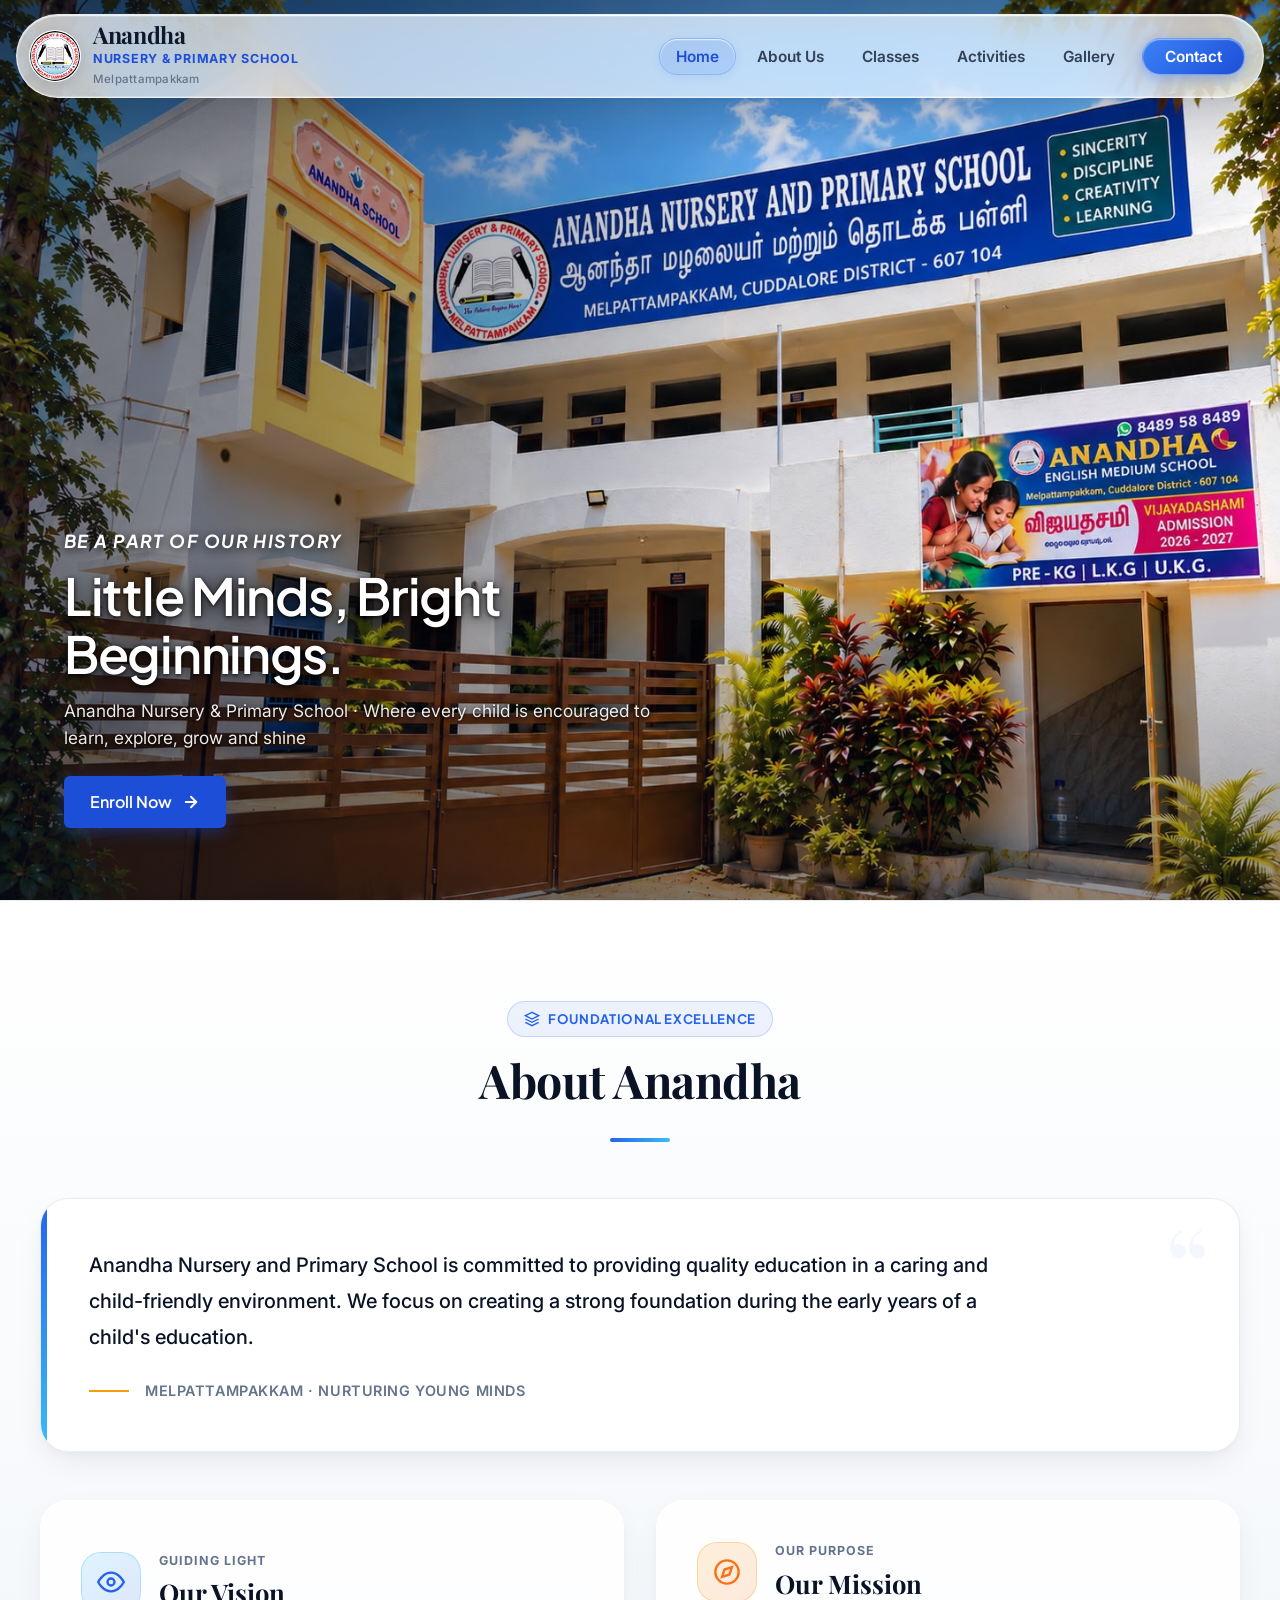
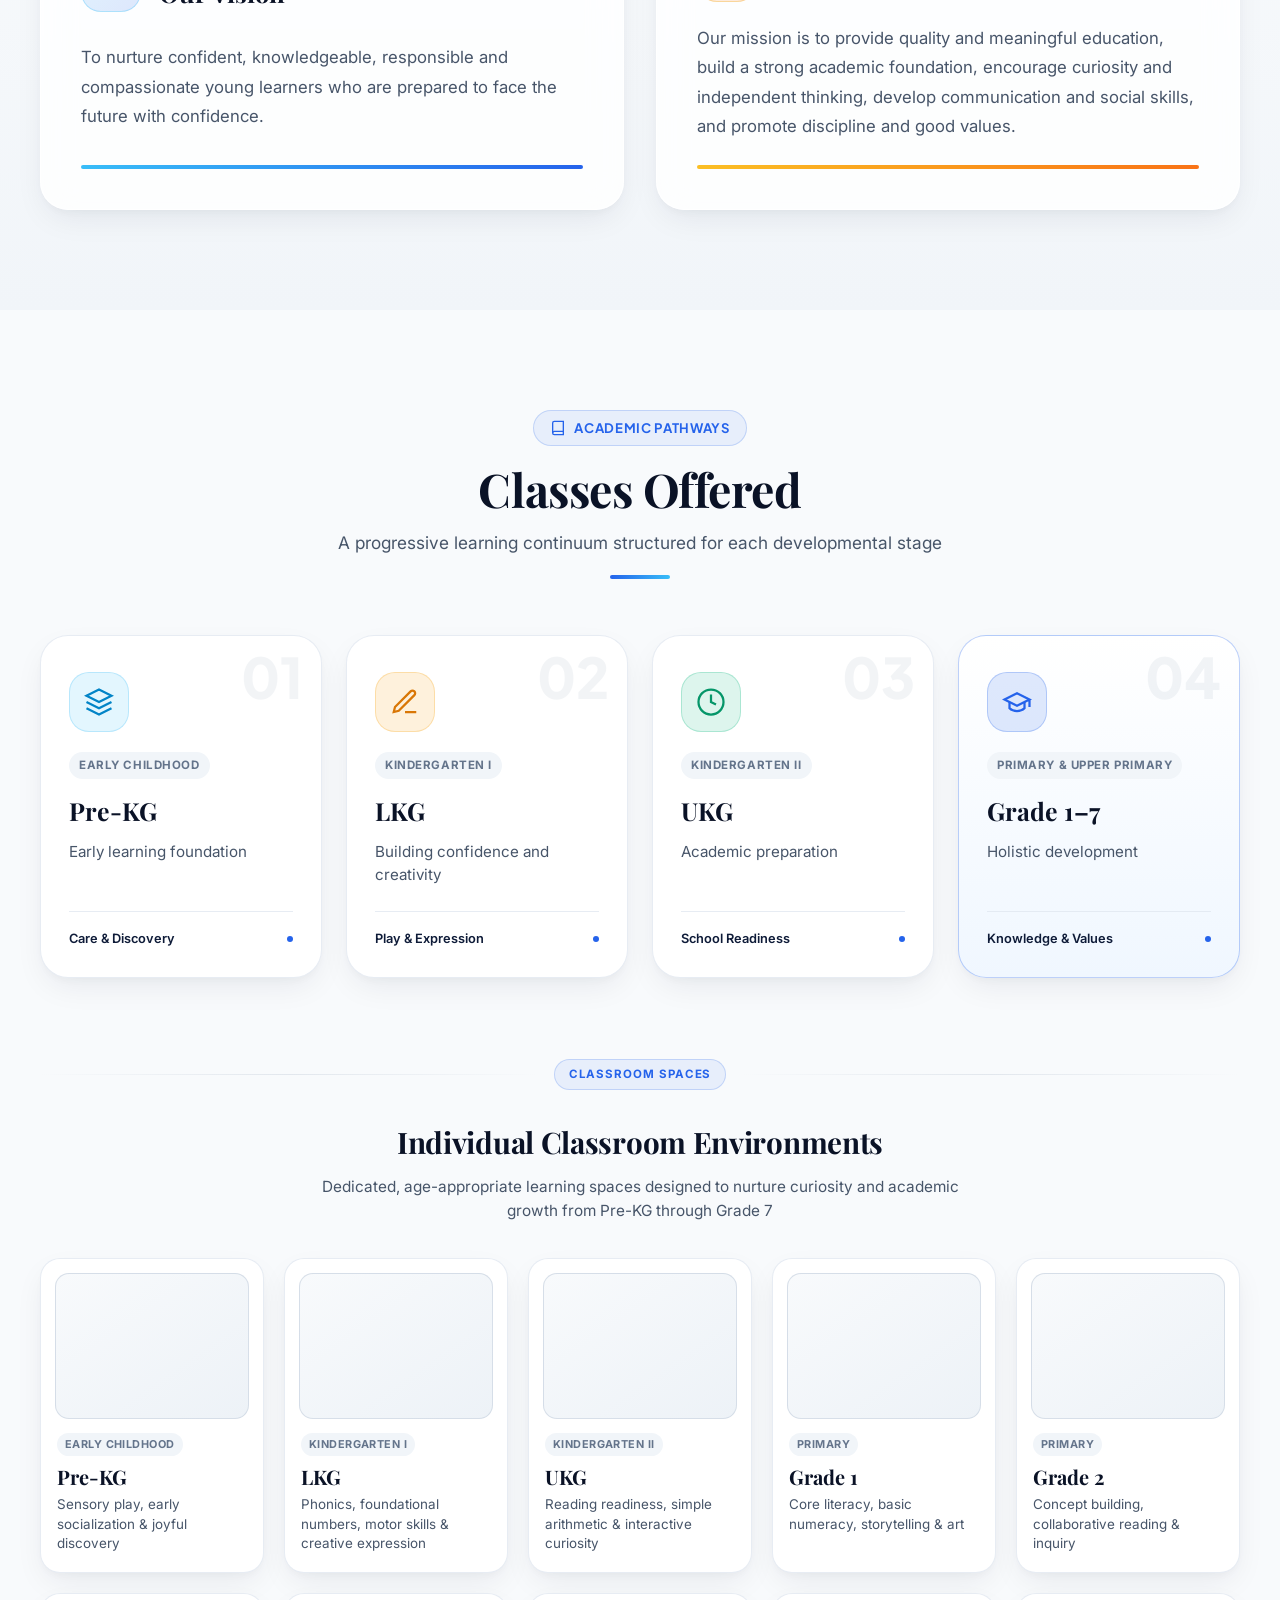
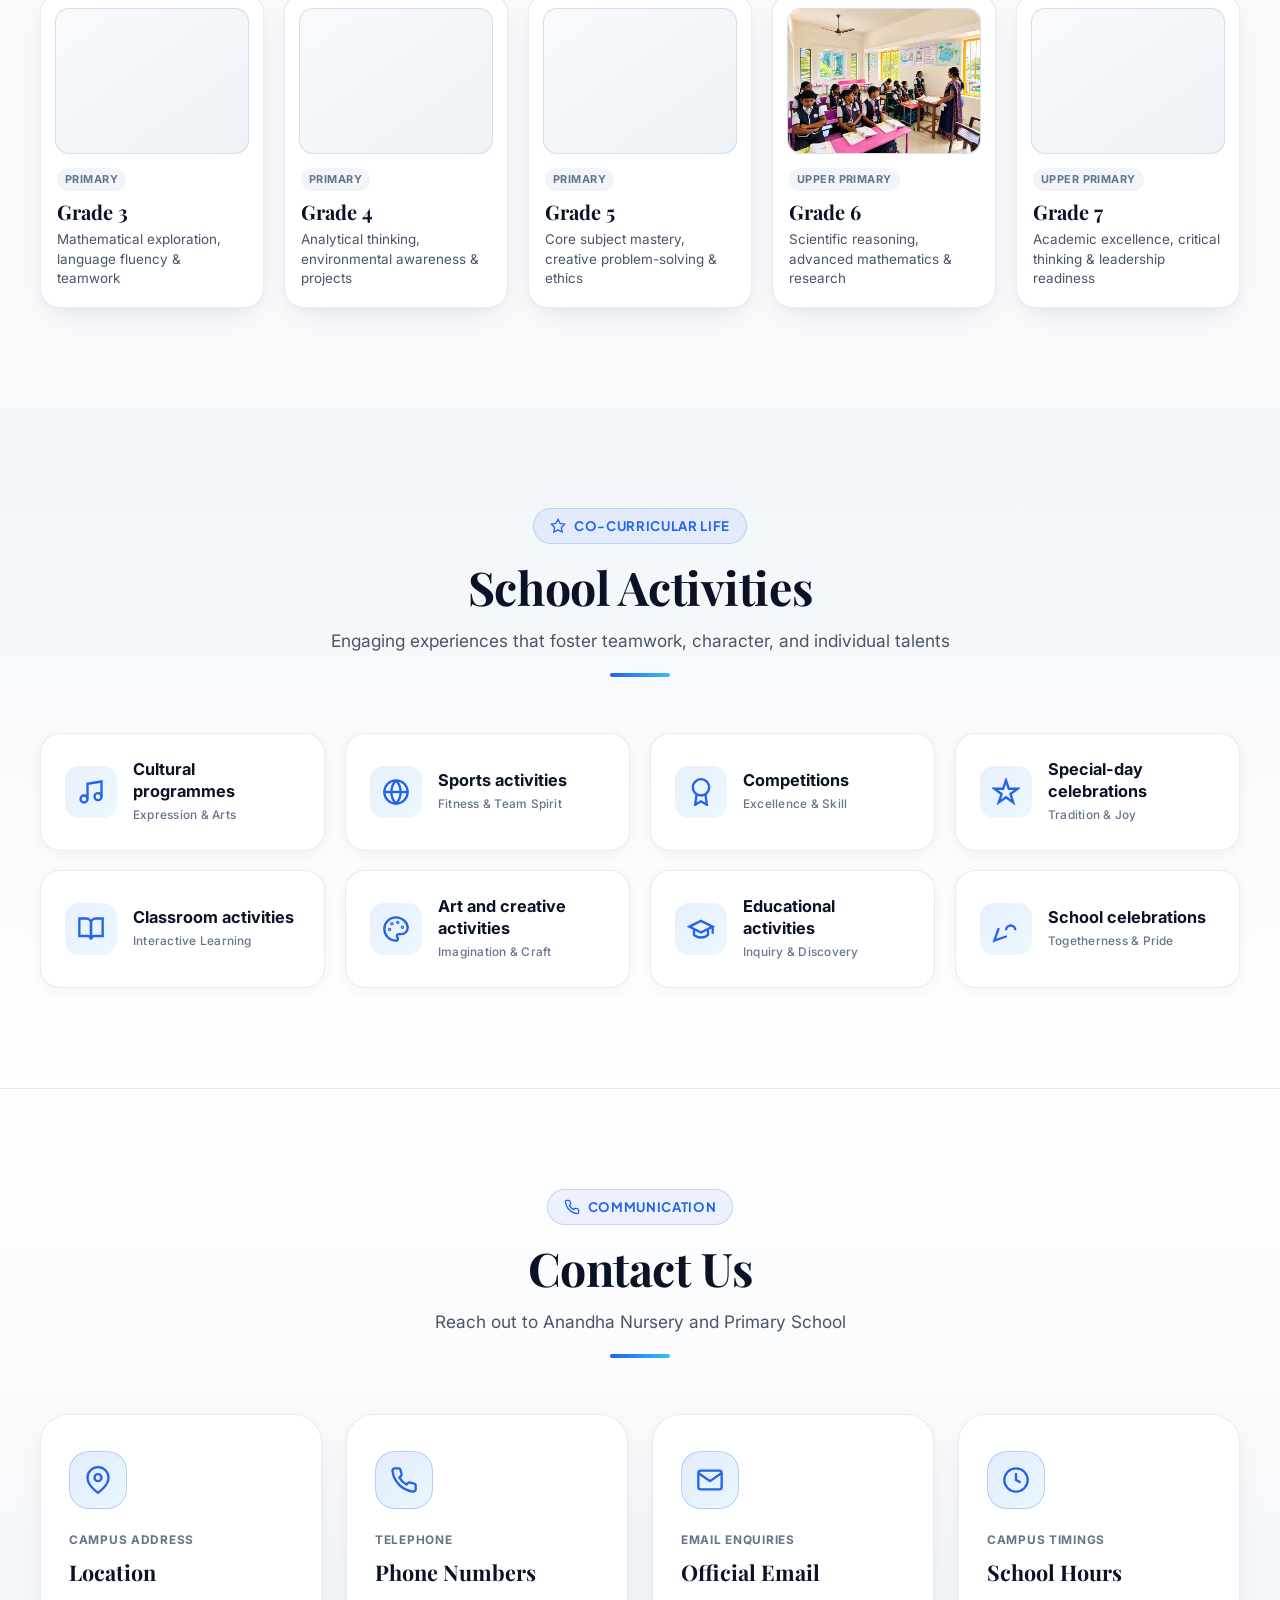
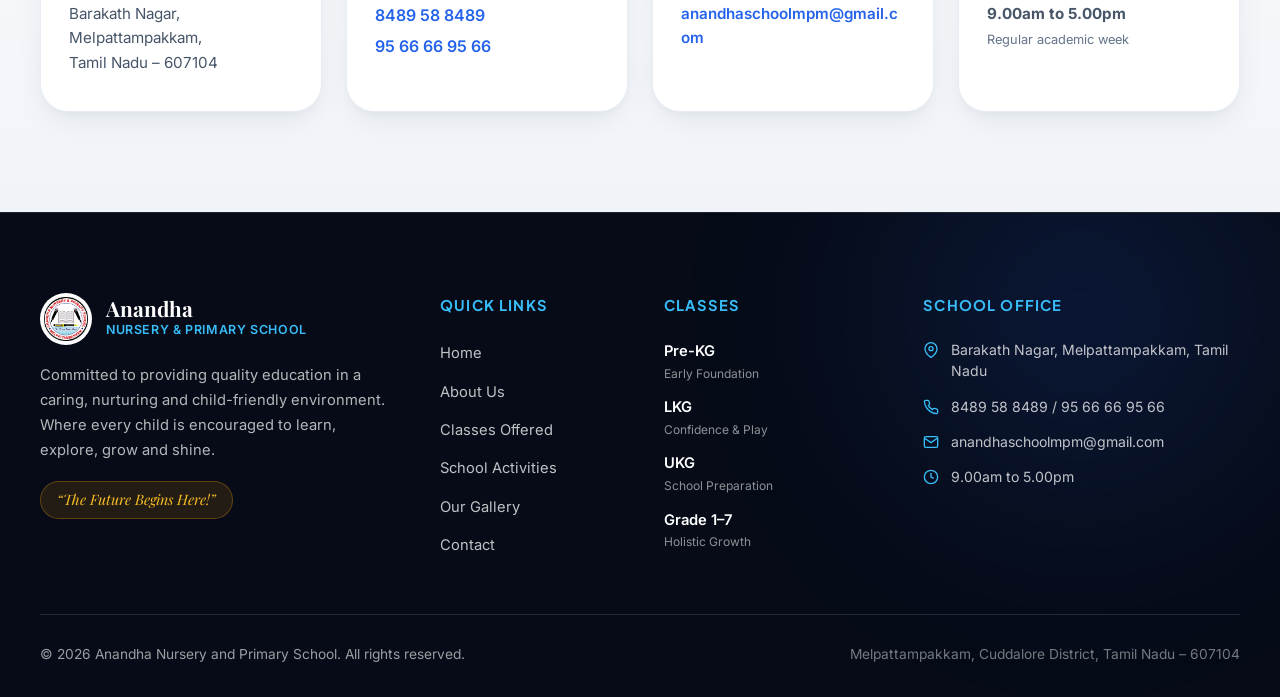
==== index.html @ f18c0137 "new file:   classes/6thstd.png 	modified:   index.html 	modified:   script.js 	modified:   style.css" ====
<!DOCTYPE html>
<html lang="en">

<head>
    <meta charset="UTF-8">
    <meta name="viewport" content="width=device-width, initial-scale=1.0">
    <meta name="description"
        content="Anandha Nursery and Primary School in Melpattampakkam, Cuddalore District, Tamil Nadu. Committed to quality education in a caring and child-friendly environment.">
    <title>Anandha Nursery and Primary School | Melpattampakkam</title>

    <!-- Google Fonts -->
    <link rel="preconnect" href="https://fonts.googleapis.com">
    <link rel="preconnect" href="https://fonts.gstatic.com" crossorigin>
    <link
        href="https://fonts.googleapis.com/css2?family=Inter:wght@300;400;500;600;700&family=Playfair+Display:ital,wght@0,600;0,700;0,800;1,600&family=Plus+Jakarta+Sans:wght@500;600;700;800&display=swap"
        rel="stylesheet">

    <link rel="stylesheet" href="style.css">
    <link rel="icon" type="image/jpeg" href="logo.jpeg">
    <!-- Preload Hero Photographs for Instant Cinematic Cross-Fade -->
    <link rel="preload" as="image" href="school/school-building.jpeg">
    <link rel="preload" as="image" href="school/reception.jpg">
    <link rel="preload" as="image" href="school/students1.png">
</head>

<body>
    <!-- Background Ambient Glow Blobs -->
    <div class="ambient-glow glow-blob-1" aria-hidden="true"></div>
    <div class="ambient-glow glow-blob-2" aria-hidden="true"></div>
    <div class="ambient-glow glow-blob-3" aria-hidden="true"></div>

    <!-- Header / Navbar -->
    <header class="site-header" id="siteHeader">
        <div class="nav-container">
            <a href="#home" class="brand-link" aria-label="Anandha Nursery & Primary School Home">
                <div class="brand-logo-frame">
                    <img src="logo.jpeg" alt="Anandha Nursery & Primary School Logo" class="brand-logo">
                </div>
                <div class="brand-text">
                    <span class="brand-title">Anandha</span>
                    <span class="brand-subtitle">Nursery &amp; Primary School</span>
                    <span class="brand-location">Melpattampakkam</span>
                </div>
            </a>

            <!-- Desktop Navigation -->
            <nav class="desktop-nav" aria-label="Primary Navigation">
                <ul class="nav-links">
                    <li><a href="#home" class="nav-link active">Home</a></li>
                    <li><a href="about.html" class="nav-link">About Us</a></li>
                    <li><a href="#classes" class="nav-link">Classes</a></li>
                    <li><a href="#activities" class="nav-link">Activities</a></li>
                    <li><a href="gallery.html" class="nav-link">Gallery</a></li>
                    <li><a href="#contact" class="nav-link nav-contact-btn">Contact</a></li>
                </ul>
            </nav>

            <!-- Mobile Hamburger Button -->
            <button type="button" class="mobile-menu-toggle" id="mobileMenuToggle" aria-expanded="false"
                aria-controls="mobileNav" aria-label="Toggle mobile navigation menu">
                <span class="hamburger-bar"></span>
                <span class="hamburger-bar"></span>
                <span class="hamburger-bar"></span>
            </button>
        </div>

        <!-- Mobile Navigation Menu -->
        <div class="mobile-nav-drawer" id="mobileNav" aria-hidden="true">
            <div class="mobile-nav-inner">
                <div class="mobile-nav-brand">
                    <img src="logo.jpeg" alt="School Logo" class="mobile-brand-logo">
                    <div>
                        <div class="mobile-brand-title">Anandha School</div>
                        <div class="mobile-brand-sub">Melpattampakkam</div>
                    </div>
                </div>
                <ul class="mobile-nav-links">
                    <li><a href="#home" class="mobile-nav-link">Home</a></li>
                    <li><a href="about.html" class="mobile-nav-link">About Us</a></li>
                    <li><a href="#classes" class="mobile-nav-link">Classes</a></li>
                    <li><a href="#activities" class="mobile-nav-link">Activities</a></li>
                    <li><a href="gallery.html" class="mobile-nav-link">Gallery</a></li>
                    <li><a href="#contact" class="mobile-nav-link mobile-contact-link">Contact Us</a></li>
                </ul>
                <div class="mobile-nav-footer">
                    <p class="mobile-motto">“The Future Begins Here!”</p>
                    <p class="mobile-timing">Mon – Sat: 9.00am – 5.00pm</p>
                </div>
            </div>
        </div>
    </header>

    <main id="mainContent">
        <!-- Hero Section -->
        <section class="hero-section" id="home" aria-label="Anandha Nursery and Primary School">
            <div class="hero-carousel" id="heroCarousel" role="region" aria-roledescription="carousel"
                aria-label="Campus Showcase">

                <!-- Carousel Slides (Campus Photographs in Order) -->
                <div class="carousel-track" id="carouselTrack">
                    <!-- Slide 1: School Main Building (Default / First Slide) -->
                    <div class="carousel-slide active" role="group" aria-roledescription="slide" aria-label="1 of 4"
                        data-slide-index="0">
                        <img src="school/school-building.jpeg"
                            alt="Anandha Nursery and Primary School Main Building Entrance"
                            class="hero-slide-img hero-img-building" fetchpriority="high">
                        <div class="hero-image-overlay" aria-hidden="true"></div>
                    </div>

                    <!-- Slide 2: School Morning Assembly on Playground -->
                    <div class="carousel-slide" role="group" aria-roledescription="slide" aria-label="2 of 4"
                        data-slide-index="1">
                        <img src="school/assembly.jpeg"
                            alt="Anandha Nursery and Primary School Morning Assembly on Campus Playground"
                            class="hero-slide-img hero-img-assembly" loading="lazy">
                        <div class="hero-image-overlay" aria-hidden="true"></div>
                    </div>

                    <!-- Slide 3: School Reception -->
                    <div class="carousel-slide" role="group" aria-roledescription="slide" aria-label="3 of 4"
                        data-slide-index="2">
                        <img src="school/reception.jpg" alt="Anandha Nursery and Primary School Reception and Lobby"
                            class="hero-slide-img hero-img-reception" loading="lazy">
                        <div class="hero-image-overlay" aria-hidden="true"></div>
                    </div>

                    <!-- Slide 4: Students Group Photo -->
                    <div class="carousel-slide" role="group" aria-roledescription="slide" aria-label="4 of 4"
                        data-slide-index="3">
                        <img src="school/students1.png" alt="Anandha Nursery and Primary School Students"
                            class="hero-slide-img hero-img-students" loading="lazy">
                        <div class="hero-image-overlay" aria-hidden="true"></div>
                    </div>
                </div>

                <!-- Hero Typography & Actions (AMS College Style Reference) -->
                <div class="hero-overlay-content">
                    <div class="hero-content-wrapper">
                        <!-- Kicker / Tagline -->
                        <p class="hero-kicker">BE A PART OF OUR HISTORY</p>

                        <!-- Main Heading -->
                        <h1 class="hero-title">
                            Little Minds, Bright Beginnings.
                        </h1>

                        <!-- Supporting Subtitle -->
                        <p class="hero-subtitle">
                            Anandha Nursery &amp; Primary School · Where every child is encouraged to learn, explore,
                            grow and shine
                        </p>

                        <!-- CTA Button -->
                        <div class="hero-actions">
                            <a href="#contact" class="hero-btn-enroll">
                                <span>Enroll Now</span>
                                <svg class="btn-arrow" viewBox="0 0 24 24" width="18" height="18" fill="none"
                                    stroke="currentColor" stroke-width="2.5" stroke-linecap="round"
                                    stroke-linejoin="round">
                                    <line x1="5" y1="12" x2="19" y2="12"></line>
                                    <polyline points="12 5 19 12 12 19"></polyline>
                                </svg>
                            </a>
                        </div>
                    </div>
                </div>
            </div>
        </section>

        <!-- About Us Section -->
        <section id="about" class="section about-section" aria-labelledby="aboutHeading">
            <div class="section-container">
                <div class="section-header reveal-item">
                    <div class="section-tag">
                        <svg class="tag-icon" viewBox="0 0 24 24" width="16" height="16" fill="none"
                            stroke="currentColor" stroke-width="2">
                            <path d="M12 2L2 7l10 5 10-5-10-5zM2 17l10 5 10-5M2 12l10 5 10-5" />
                        </svg>
                        <span>Foundational Excellence</span>
                    </div>
                    <h2 class="section-title" id="aboutHeading">About Anandha</h2>
                    <div class="title-underline"></div>
                </div>

                <div class="about-hero-card reveal-item">
                    <div class="about-quote-mark" aria-hidden="true">“</div>
                    <p class="about-lead-text">
                        Anandha Nursery and Primary School is committed to providing quality education in a caring and
                        child-friendly environment. We focus on creating a strong foundation during the early years of a
                        child's education.
                    </p>
                    <div class="about-signature">
                        <div class="signature-line"></div>
                        <span class="signature-text">Melpattampakkam · Nurturing Young Minds</span>
                    </div>
                </div>

                <!-- Vision & Mission Dual Modern Glass Cards -->
                <div class="vision-mission-grid">
                    <!-- Vision Card -->
                    <div class="pillar-card vision-card reveal-item">
                        <div class="pillar-card-glow" aria-hidden="true"></div>
                        <div class="pillar-header">
                            <div class="pillar-icon-box vision-icon-box">
                                <svg viewBox="0 0 24 24" width="28" height="28" fill="none" stroke="currentColor"
                                    stroke-width="2">
                                    <circle cx="12" cy="12" r="3" />
                                    <path d="M1 12s4-8 11-8 11 8 11 8-4 8-11 8-11-8-11-8z" />
                                </svg>
                            </div>
                            <div class="pillar-title-group">
                                <span class="pillar-pretitle">Guiding Light</span>
                                <h3 class="pillar-title">Our Vision</h3>
                            </div>
                        </div>
                        <p class="pillar-description">
                            To nurture confident, knowledgeable, responsible and compassionate young learners who are
                            prepared to face the future with confidence.
                        </p>
                        <div class="pillar-accent-bar vision-bar"></div>
                    </div>

                    <!-- Mission Card -->
                    <div class="pillar-card mission-card reveal-item">
                        <div class="pillar-card-glow" aria-hidden="true"></div>
                        <div class="pillar-header">
                            <div class="pillar-icon-box mission-icon-box">
                                <svg viewBox="0 0 24 24" width="28" height="28" fill="none" stroke="currentColor"
                                    stroke-width="2">
                                    <circle cx="12" cy="12" r="10" />
                                    <polygon points="16.24 7.76 14.12 14.12 7.76 16.24 9.88 9.88 16.24 7.76" />
                                </svg>
                            </div>
                            <div class="pillar-title-group">
                                <span class="pillar-pretitle">Our Purpose</span>
                                <h3 class="pillar-title">Our Mission</h3>
                            </div>
                        </div>
                        <p class="pillar-description">
                            Our mission is to provide quality and meaningful education, build a strong academic
                            foundation, encourage curiosity and independent thinking, develop communication and social
                            skills, and promote discipline and good values.
                        </p>
                        <div class="pillar-accent-bar mission-bar"></div>
                    </div>
                </div>
            </div>
        </section>

        <!-- Classes Section -->
        <section id="classes" class="section classes-section" aria-labelledby="classesHeading">
            <div class="section-container">
                <div class="section-header reveal-item">
                    <div class="section-tag">
                        <svg class="tag-icon" viewBox="0 0 24 24" width="16" height="16" fill="none"
                            stroke="currentColor" stroke-width="2">
                            <path d="M4 19.5A2.5 2.5 0 0 1 6.5 17H20" />
                            <path d="M6.5 2H20v20H6.5A2.5 2.5 0 0 1 4 19.5v-15A2.5 2.5 0 0 1 6.5 2z" />
                        </svg>
                        <span>Academic Pathways</span>
                    </div>
                    <h2 class="section-title" id="classesHeading">Classes Offered</h2>
                    <p class="section-subtitle">A progressive learning continuum structured for each developmental stage
                    </p>
                    <div class="title-underline"></div>
                </div>

                <div class="classes-grid">
                    <!-- Pre-KG -->
                    <div class="class-card reveal-item" data-class="pre-kg">
                        <div class="card-glass-glow" aria-hidden="true"></div>
                        <div class="class-watermark" aria-hidden="true">01</div>
                        <div class="class-icon-wrapper pre-kg-icon">
                            <svg viewBox="0 0 24 24" width="30" height="30" fill="none" stroke="currentColor"
                                stroke-width="1.8">
                                <path d="M12 2L2 7l10 5 10-5-10-5z" />
                                <path d="M2 17l10 5 10-5" />
                                <path d="M2 12l10 5 10-5" />
                            </svg>
                        </div>
                        <div class="class-stage-pill">Early Childhood</div>
                        <h3 class="class-title">Pre-KG</h3>
                        <p class="class-description">Early learning foundation</p>
                        <div class="class-card-footer">
                            <span class="footer-highlight">Care &amp; Discovery</span>
                            <span class="footer-dot"></span>
                        </div>
                    </div>

                    <!-- LKG -->
                    <div class="class-card reveal-item" data-class="lkg">
                        <div class="card-glass-glow" aria-hidden="true"></div>
                        <div class="class-watermark" aria-hidden="true">02</div>
                        <div class="class-icon-wrapper lkg-icon">
                            <svg viewBox="0 0 24 24" width="30" height="30" fill="none" stroke="currentColor"
                                stroke-width="1.8">
                                <path d="M12 20h9" />
                                <path d="M16.5 3.5a2.121 2.121 0 0 1 3 3L7 19l-4 1 1-4L16.5 3.5z" />
                            </svg>
                        </div>
                        <div class="class-stage-pill">Kindergarten I</div>
                        <h3 class="class-title">LKG</h3>
                        <p class="class-description">Building confidence and creativity</p>
                        <div class="class-card-footer">
                            <span class="footer-highlight">Play &amp; Expression</span>
                            <span class="footer-dot"></span>
                        </div>
                    </div>

                    <!-- UKG -->
                    <div class="class-card reveal-item" data-class="ukg">
                        <div class="card-glass-glow" aria-hidden="true"></div>
                        <div class="class-watermark" aria-hidden="true">03</div>
                        <div class="class-icon-wrapper ukg-icon">
                            <svg viewBox="0 0 24 24" width="30" height="30" fill="none" stroke="currentColor"
                                stroke-width="1.8">
                                <circle cx="12" cy="12" r="10" />
                                <path d="M12 6v6l4 2" />
                            </svg>
                        </div>
                        <div class="class-stage-pill">Kindergarten II</div>
                        <h3 class="class-title">UKG</h3>
                        <p class="class-description">Academic preparation</p>
                        <div class="class-card-footer">
                            <span class="footer-highlight">School Readiness</span>
                            <span class="footer-dot"></span>
                        </div>
                    </div>

                    <!-- Grade 1–7 -->
                    <div class="class-card class-card-featured reveal-item" data-class="grades">
                        <div class="card-glass-glow" aria-hidden="true"></div>
                        <div class="class-watermark" aria-hidden="true">04</div>
                        <div class="class-icon-wrapper grades-icon">
                            <svg viewBox="0 0 24 24" width="30" height="30" fill="none" stroke="currentColor"
                                stroke-width="1.8">
                                <path d="M22 10v6M2 10l10-5 10 5-10 5z" />
                                <path d="M6 12v5c3 3 9 3 12 0v-5" />
                            </svg>
                        </div>
                        <div class="class-stage-pill">Primary &amp; Upper Primary</div>
                        <h3 class="class-title">Grade 1–7</h3>
                        <p class="class-description">Holistic development</p>
                        <div class="class-card-footer">
                            <span class="footer-highlight">Knowledge &amp; Values</span>
                            <span class="footer-dot"></span>
                        </div>
                    </div>
                </div>

                <!-- Classroom Showcase Extension: 10 Individual Class Cards (Pre-KG to Grade 7) -->
                <div class="classroom-showcase-wrap">
                    <div class="classroom-showcase-divider" aria-hidden="true">
                        <div class="classroom-divider-line"></div>
                        <div class="classroom-divider-pill">Classroom Spaces</div>
                        <div class="classroom-divider-line"></div>
                    </div>

                    <div class="classroom-showcase-header reveal-item">
                        <h3 class="classroom-showcase-title">Individual Classroom Environments</h3>
                        <p class="classroom-showcase-subtitle">Dedicated, age-appropriate learning spaces designed to nurture curiosity and academic growth from Pre-KG through Grade 7</p>
                    </div>

                    <div class="classroom-cards-grid" id="classroomCardsGrid">
                        <!-- 1. Pre-KG -->
                        <div class="classroom-card reveal-item" data-class="pre-kg">
                            <div class="classroom-image-container" data-class="pre-kg"></div>
                            <div class="classroom-card-body">
                                <span class="classroom-stage-pill">Early Childhood</span>
                                <h4 class="classroom-card-title">Pre-KG</h4>
                                <p class="classroom-card-desc">Sensory play, early socialization &amp; joyful discovery</p>
                            </div>
                        </div>

                        <!-- 2. LKG -->
                        <div class="classroom-card reveal-item" data-class="lkg">
                            <div class="classroom-image-container" data-class="lkg"></div>
                            <div class="classroom-card-body">
                                <span class="classroom-stage-pill">Kindergarten I</span>
                                <h4 class="classroom-card-title">LKG</h4>
                                <p class="classroom-card-desc">Phonics, foundational numbers, motor skills &amp; creative expression</p>
                            </div>
                        </div>

                        <!-- 3. UKG -->
                        <div class="classroom-card reveal-item" data-class="ukg">
                            <div class="classroom-image-container" data-class="ukg"></div>
                            <div class="classroom-card-body">
                                <span class="classroom-stage-pill">Kindergarten II</span>
                                <h4 class="classroom-card-title">UKG</h4>
                                <p class="classroom-card-desc">Reading readiness, simple arithmetic &amp; interactive curiosity</p>
                            </div>
                        </div>

                        <!-- 4. Grade 1 -->
                        <div class="classroom-card reveal-item" data-class="grade-1">
                            <div class="classroom-image-container" data-class="grade-1"></div>
                            <div class="classroom-card-body">
                                <span class="classroom-stage-pill">Primary</span>
                                <h4 class="classroom-card-title">Grade 1</h4>
                                <p class="classroom-card-desc">Core literacy, basic numeracy, storytelling &amp; art</p>
                            </div>
                        </div>

                        <!-- 5. Grade 2 -->
                        <div class="classroom-card reveal-item" data-class="grade-2">
                            <div class="classroom-image-container" data-class="grade-2"></div>
                            <div class="classroom-card-body">
                                <span class="classroom-stage-pill">Primary</span>
                                <h4 class="classroom-card-title">Grade 2</h4>
                                <p class="classroom-card-desc">Concept building, collaborative reading &amp; inquiry</p>
                            </div>
                        </div>

                        <!-- 6. Grade 3 -->
                        <div class="classroom-card reveal-item" data-class="grade-3">
                            <div class="classroom-image-container" data-class="grade-3"></div>
                            <div class="classroom-card-body">
                                <span class="classroom-stage-pill">Primary</span>
                                <h4 class="classroom-card-title">Grade 3</h4>
                                <p class="classroom-card-desc">Mathematical exploration, language fluency &amp; teamwork</p>
                            </div>
                        </div>

                        <!-- 7. Grade 4 -->
                        <div class="classroom-card reveal-item" data-class="grade-4">
                            <div class="classroom-image-container" data-class="grade-4"></div>
                            <div class="classroom-card-body">
                                <span class="classroom-stage-pill">Primary</span>
                                <h4 class="classroom-card-title">Grade 4</h4>
                                <p class="classroom-card-desc">Analytical thinking, environmental awareness &amp; projects</p>
                            </div>
                        </div>

                        <!-- 8. Grade 5 -->
                        <div class="classroom-card reveal-item" data-class="grade-5">
                            <div class="classroom-image-container" data-class="grade-5"></div>
                            <div class="classroom-card-body">
                                <span class="classroom-stage-pill">Primary</span>
                                <h4 class="classroom-card-title">Grade 5</h4>
                                <p class="classroom-card-desc">Core subject mastery, creative problem-solving &amp; ethics</p>
                            </div>
                        </div>

                        <!-- 9. Grade 6 -->
                        <div class="classroom-card reveal-item" data-class="grade-6">
                            <div class="classroom-image-container has-photo" data-class="grade-6">
                                <img src="classes/6thstd.png" alt="Grade 6 Classroom Photograph" class="classroom-card-img" loading="lazy">
                            </div>
                            <div class="classroom-card-body">
                                <span class="classroom-stage-pill">Upper Primary</span>
                                <h4 class="classroom-card-title">Grade 6</h4>
                                <p class="classroom-card-desc">Scientific reasoning, advanced mathematics &amp; research</p>
                            </div>
                        </div>

                        <!-- 10. Grade 7 -->
                        <div class="classroom-card reveal-item" data-class="grade-7">
                            <div class="classroom-image-container" data-class="grade-7"></div>
                            <div class="classroom-card-body">
                                <span class="classroom-stage-pill">Upper Primary</span>
                                <h4 class="classroom-card-title">Grade 7</h4>
                                <p class="classroom-card-desc">Academic excellence, critical thinking &amp; leadership readiness</p>
                            </div>
                        </div>
                    </div>
                </div>
            </div>
        </section>

        <!-- Activities Section -->
        <section id="activities" class="section activities-section" aria-labelledby="activitiesHeading">
            <div class="section-container">
                <div class="section-header reveal-item">
                    <div class="section-tag">
                        <svg class="tag-icon" viewBox="0 0 24 24" width="16" height="16" fill="none"
                            stroke="currentColor" stroke-width="2">
                            <polygon
                                points="12 2 15.09 8.26 22 9.27 17 14.14 18.18 21.02 12 17.77 5.82 21.02 7 14.14 2 9.27 8.91 8.26 12 2" />
                        </svg>
                        <span>Co-Curricular Life</span>
                    </div>
                    <h2 class="section-title" id="activitiesHeading">School Activities</h2>
                    <p class="section-subtitle">Engaging experiences that foster teamwork, character, and individual
                        talents</p>
                    <div class="title-underline"></div>
                </div>

                <div class="activities-grid">
                    <!-- 1. Cultural programmes -->
                    <div class="activity-card reveal-item">
                        <div class="activity-icon-container">
                            <svg viewBox="0 0 24 24" width="28" height="28" fill="none" stroke="currentColor"
                                stroke-width="2">
                                <path d="M9 18V5l12-2v13" />
                                <circle cx="6" cy="18" r="3" />
                                <circle cx="18" cy="16" r="3" />
                            </svg>
                        </div>
                        <div class="activity-content">
                            <h3 class="activity-name">Cultural programmes</h3>
                            <span class="activity-badge">Expression &amp; Arts</span>
                        </div>
                    </div>

                    <!-- 2. Sports activities -->
                    <div class="activity-card reveal-item">
                        <div class="activity-icon-container">
                            <svg viewBox="0 0 24 24" width="28" height="28" fill="none" stroke="currentColor"
                                stroke-width="2">
                                <circle cx="12" cy="12" r="10" />
                                <path d="M12 2a14.5 14.5 0 0 0 0 20 14.5 14.5 0 0 0 0-20" />
                                <path d="M2 12h20" />
                            </svg>
                        </div>
                        <div class="activity-content">
                            <h3 class="activity-name">Sports activities</h3>
                            <span class="activity-badge">Fitness &amp; Team Spirit</span>
                        </div>
                    </div>

                    <!-- 3. Competitions -->
                    <div class="activity-card reveal-item">
                        <div class="activity-icon-container">
                            <svg viewBox="0 0 24 24" width="28" height="28" fill="none" stroke="currentColor"
                                stroke-width="2">
                                <circle cx="12" cy="8" r="7" />
                                <polyline points="8.21 13.89 7 23 12 20 17 23 15.79 13.88" />
                            </svg>
                        </div>
                        <div class="activity-content">
                            <h3 class="activity-name">Competitions</h3>
                            <span class="activity-badge">Excellence &amp; Skill</span>
                        </div>
                    </div>

                    <!-- 4. Special-day celebrations -->
                    <div class="activity-card reveal-item">
                        <div class="activity-icon-container">
                            <svg viewBox="0 0 24 24" width="28" height="28" fill="none" stroke="currentColor"
                                stroke-width="2">
                                <path d="M12 2l2.4 7.2h7.6l-6.2 4.5 2.4 7.3-6.2-4.5-6.2 4.5 2.4-7.3-6.2-4.5h7.6z" />
                            </svg>
                        </div>
                        <div class="activity-content">
                            <h3 class="activity-name">Special-day celebrations</h3>
                            <span class="activity-badge">Tradition &amp; Joy</span>
                        </div>
                    </div>

                    <!-- 5. Classroom activities -->
                    <div class="activity-card reveal-item">
                        <div class="activity-icon-container">
                            <svg viewBox="0 0 24 24" width="28" height="28" fill="none" stroke="currentColor"
                                stroke-width="2">
                                <path d="M2 3h6a4 4 0 0 1 4 4v14a3 3 0 0 0-3-3H2z" />
                                <path d="M22 3h-6a4 4 0 0 0-4 4v14a3 3 0 0 1 3-3h7z" />
                            </svg>
                        </div>
                        <div class="activity-content">
                            <h3 class="activity-name">Classroom activities</h3>
                            <span class="activity-badge">Interactive Learning</span>
                        </div>
                    </div>

                    <!-- 6. Art and creative activities -->
                    <div class="activity-card reveal-item">
                        <div class="activity-icon-container">
                            <svg viewBox="0 0 24 24" width="28" height="28" fill="none" stroke="currentColor"
                                stroke-width="2">
                                <circle cx="13.5" cy="6.5" r=".5" />
                                <circle cx="17.5" cy="10.5" r=".5" />
                                <circle cx="8.5" cy="7.5" r=".5" />
                                <circle cx="6.5" cy="12.5" r=".5" />
                                <path
                                    d="M12 2C6.5 2 2 6.5 2 12s4.5 10 10 10c.926 0 1.648-.746 1.648-1.688 0-.437-.18-.835-.437-1.125-.29-.289-.438-.652-.438-1.125a1.64 1.64 0 0 1 1.668-1.668h1.996c3.051 0 5.563-2.512 5.563-5.563C22 6.5 17.5 2 12 2z" />
                            </svg>
                        </div>
                        <div class="activity-content">
                            <h3 class="activity-name">Art and creative activities</h3>
                            <span class="activity-badge">Imagination &amp; Craft</span>
                        </div>
                    </div>

                    <!-- 7. Educational activities -->
                    <div class="activity-card reveal-item">
                        <div class="activity-icon-container">
                            <svg viewBox="0 0 24 24" width="28" height="28" fill="none" stroke="currentColor"
                                stroke-width="2">
                                <path d="M22 10v6M2 10l10-5 10 5-10 5z" />
                                <path d="M6 12v5c3 3 9 3 12 0v-5" />
                            </svg>
                        </div>
                        <div class="activity-content">
                            <h3 class="activity-name">Educational activities</h3>
                            <span class="activity-badge">Inquiry &amp; Discovery</span>
                        </div>
                    </div>

                    <!-- 8. School celebrations -->
                    <div class="activity-card reveal-item">
                        <div class="activity-icon-container">
                            <svg viewBox="0 0 24 24" width="28" height="28" fill="none" stroke="currentColor"
                                stroke-width="2">
                                <path
                                    d="M5.8 11.3 2 22l10.7-3.79M4 3h.01M22 8h.01M15 2h.01M22 20h.01M20 13a4 4 0 1 0-8 0" />
                            </svg>
                        </div>
                        <div class="activity-content">
                            <h3 class="activity-name">School celebrations</h3>
                            <span class="activity-badge">Togetherness &amp; Pride</span>
                        </div>
                    </div>
                </div>
            </div>
        </section>


        <!-- Contact Section -->
        <section id="contact" class="section contact-section" aria-labelledby="contactHeading">
            <div class="section-container">
                <div class="section-header reveal-item">
                    <div class="section-tag">
                        <svg class="tag-icon" viewBox="0 0 24 24" width="16" height="16" fill="none"
                            stroke="currentColor" stroke-width="2">
                            <path
                                d="M22 16.92v3a2 2 0 0 1-2.18 2 19.79 19.79 0 0 1-8.63-3.07 19.5 19.5 0 0 1-6-6 19.79 19.79 0 0 1-3.07-8.67A2 2 0 0 1 4.11 2h3a2 2 0 0 1 2 1.72 12.84 12.84 0 0 0 .7 2.81 2 2 0 0 1-.45 2.11L8.09 9.91a16 16 0 0 0 6 6l1.27-1.27a2 2 0 0 1 2.11-.45 12.84 12.84 0 0 0 2.81.7A2 2 0 0 1 22 16.92z" />
                        </svg>
                        <span>Communication</span>
                    </div>
                    <h2 class="section-title" id="contactHeading">Contact Us</h2>
                    <p class="section-subtitle">Reach out to Anandha Nursery and Primary School</p>
                    <div class="title-underline"></div>
                </div>

                <div class="contact-cards-grid">
                    <!-- Location Card -->
                    <div class="contact-card reveal-item">
                        <div class="contact-card-glow" aria-hidden="true"></div>
                        <div class="contact-icon-frame">
                            <svg viewBox="0 0 24 24" width="28" height="28" fill="none" stroke="currentColor"
                                stroke-width="2">
                                <path d="M21 10c0 7-9 13-9 13s-9-6-9-13a9 9 0 0 1 18 0z" />
                                <circle cx="12" cy="10" r="3" />
                            </svg>
                        </div>
                        <div class="contact-details">
                            <span class="contact-meta-label">Campus Address</span>
                            <h3 class="contact-title">Location</h3>
                            <address class="contact-value">
                                Barakath Nagar, Melpattampakkam,<br>Tamil Nadu – 607104
                            </address>
                        </div>
                    </div>

                    <!-- Phone Card -->
                    <div class="contact-card reveal-item">
                        <div class="contact-card-glow" aria-hidden="true"></div>
                        <div class="contact-icon-frame">
                            <svg viewBox="0 0 24 24" width="28" height="28" fill="none" stroke="currentColor"
                                stroke-width="2">
                                <path
                                    d="M22 16.92v3a2 2 0 0 1-2.18 2 19.79 19.79 0 0 1-8.63-3.07 19.5 19.5 0 0 1-6-6 19.79 19.79 0 0 1-3.07-8.67A2 2 0 0 1 4.11 2h3a2 2 0 0 1 2 1.72 12.84 12.84 0 0 0 .7 2.81 2 2 0 0 1-.45 2.11L8.09 9.91a16 16 0 0 0 6 6l1.27-1.27a2 2 0 0 1 2.11-.45 12.84 12.84 0 0 0 2.81.7A2 2 0 0 1 22 16.92z" />
                            </svg>
                        </div>
                        <div class="contact-details">
                            <span class="contact-meta-label">Telephone</span>
                            <h3 class="contact-title">Phone Numbers</h3>
                            <div class="contact-phone-links">
                                <a href="tel:8489588489" class="phone-link">8489 58 8489</a>
                                <span class="phone-separator">/</span>
                                <a href="tel:9566669566" class="phone-link">95 66 66 95 66</a>
                            </div>
                        </div>
                    </div>

                    <!-- Email Card -->
                    <div class="contact-card reveal-item">
                        <div class="contact-card-glow" aria-hidden="true"></div>
                        <div class="contact-icon-frame">
                            <svg viewBox="0 0 24 24" width="28" height="28" fill="none" stroke="currentColor"
                                stroke-width="2">
                                <path d="M4 4h16c1.1 0 2 .9 2 2v12c0 1.1-.9 2-2 2H4c-1.1 0-2-.9-2-2V6c0-1.1.9-2 2-2z" />
                                <polyline points="22,6 12,13 2,6" />
                            </svg>
                        </div>
                        <div class="contact-details">
                            <span class="contact-meta-label">Email Enquiries</span>
                            <h3 class="contact-title">Official Email</h3>
                            <div class="contact-value">
                                <a href="mailto:anandhaschoolmpm@gmail.com"
                                    class="email-link">anandhaschoolmpm@gmail.com</a>
                            </div>
                        </div>
                    </div>

                    <!-- Hours Card -->
                    <div class="contact-card reveal-item">
                        <div class="contact-card-glow" aria-hidden="true"></div>
                        <div class="contact-icon-frame">
                            <svg viewBox="0 0 24 24" width="28" height="28" fill="none" stroke="currentColor"
                                stroke-width="2">
                                <circle cx="12" cy="12" r="10" />
                                <polyline points="12 6 12 12 16 14" />
                            </svg>
                        </div>
                        <div class="contact-details">
                            <span class="contact-meta-label">Campus Timings</span>
                            <h3 class="contact-title">School Hours</h3>
                            <div class="contact-value">
                                <strong>9.00am to 5.00pm</strong>
                                <span class="hours-sub">Regular academic week</span>
                            </div>
                        </div>
                    </div>
                </div>
            </div>
        </section>
    </main>

    <!-- Footer -->
    <footer class="site-footer">
        <div class="footer-ambient" aria-hidden="true"></div>
        <div class="footer-inner">
            <div class="footer-grid">
                <!-- Col 1: Identity -->
                <div class="footer-col footer-col-identity">
                    <div class="footer-brand">
                        <div class="footer-logo-frame">
                            <img src="logo.jpeg" alt="Anandha Nursery and Primary School Logo" class="footer-logo">
                        </div>
                        <div>
                            <h3 class="footer-brand-title">Anandha</h3>
                            <p class="footer-brand-subtitle">Nursery &amp; Primary School</p>
                        </div>
                    </div>
                    <p class="footer-description">
                        Committed to providing quality education in a caring, nurturing and child-friendly environment.
                        Where every child is encouraged to learn, explore, grow and shine.
                    </p>
                    <div class="footer-motto-badge">
                        <span>“The Future Begins Here!”</span>
                    </div>
                </div>

                <!-- Col 2: Navigation -->
                <div class="footer-col">
                    <h4 class="footer-heading">Quick Links</h4>
                    <ul class="footer-links">
                        <li><a href="#home">Home</a></li>
                        <li><a href="about.html">About Us</a></li>
                        <li><a href="#classes">Classes Offered</a></li>
                        <li><a href="#activities">School Activities</a></li>
                        <li><a href="gallery.html">Our Gallery</a></li>
                        <li><a href="#contact">Contact</a></li>
                    </ul>
                </div>

                <!-- Col 3: Academic Levels -->
                <div class="footer-col">
                    <h4 class="footer-heading">Classes</h4>
                    <ul class="footer-class-list">
                        <li><span>Pre-KG</span> <small>Early Foundation</small></li>
                        <li><span>LKG</span> <small>Confidence &amp; Play</small></li>
                        <li><span>UKG</span> <small>School Preparation</small></li>
                        <li><span>Grade 1–7</span> <small>Holistic Growth</small></li>
                    </ul>
                </div>

                <!-- Col 4: Contact Summary -->
                <div class="footer-col">
                    <h4 class="footer-heading">School Office</h4>
                    <div class="footer-contact-items">
                        <div class="footer-contact-row">
                            <svg viewBox="0 0 24 24" width="16" height="16" fill="none" stroke="currentColor"
                                stroke-width="2">
                                <path d="M21 10c0 7-9 13-9 13s-9-6-9-13a9 9 0 0 1 18 0z" />
                                <circle cx="12" cy="10" r="3" />
                            </svg>
                            <span>Barakath Nagar, Melpattampakkam, Tamil Nadu</span>
                        </div>
                        <div class="footer-contact-row">
                            <svg viewBox="0 0 24 24" width="16" height="16" fill="none" stroke="currentColor"
                                stroke-width="2">
                                <path
                                    d="M22 16.92v3a2 2 0 0 1-2.18 2 19.79 19.79 0 0 1-8.63-3.07 19.5 19.5 0 0 1-6-6 19.79 19.79 0 0 1-3.07-8.67A2 2 0 0 1 4.11 2h3a2 2 0 0 1 2 1.72 12.84 12.84 0 0 0 .7 2.81 2 2 0 0 1-.45 2.11L8.09 9.91a16 16 0 0 0 6 6l1.27-1.27a2 2 0 0 1 2.11-.45 12.84 12.84 0 0 0 2.81.7A2 2 0 0 1 22 16.92z" />
                            </svg>
                            <span>8489 58 8489 / 95 66 66 95 66</span>
                        </div>
                        <div class="footer-contact-row">
                            <svg viewBox="0 0 24 24" width="16" height="16" fill="none" stroke="currentColor"
                                stroke-width="2">
                                <path d="M4 4h16c1.1 0 2 .9 2 2v12c0 1.1-.9 2-2 2H4c-1.1 0-2-.9-2-2V6c0-1.1.9-2 2-2z" />
                                <polyline points="22,6 12,13 2,6" />
                            </svg>
                            <span>anandhaschoolmpm@gmail.com</span>
                        </div>
                        <div class="footer-contact-row">
                            <svg viewBox="0 0 24 24" width="16" height="16" fill="none" stroke="currentColor"
                                stroke-width="2">
                                <circle cx="12" cy="12" r="10" />
                                <polyline points="12 6 12 12 16 14" />
                            </svg>
                            <span>9.00am to 5.00pm</span>
                        </div>
                    </div>
                </div>
            </div>

            <div class="footer-bottom-bar">
                <p>&copy; 2026 Anandha Nursery and Primary School. All rights reserved.</p>
                <div class="footer-bottom-tagline">Melpattampakkam, Cuddalore District, Tamil Nadu – 607104</div>
            </div>
        </div>
    </footer>


    <!-- Floating Scroll-to-Top Button -->
    <button type="button" class="scroll-top-btn" id="scrollTopBtn" aria-label="Scroll back to top">
        <svg viewBox="0 0 24 24" width="20" height="20" fill="none" stroke="currentColor" stroke-width="2.5">
            <path d="M18 15l-6-6-6 6" />
        </svg>
    </button>

    <script src="script.js"></script>
</body>

</html>
---- style.css ----
/* ==========================================================================
   ANANDHA NURSERY & PRIMARY SCHOOL - MODERN 2026 STYLESHEET
   Location: Melpattampakkam, Cuddalore District, Tamil Nadu – 607104
   Design: Educational + Trust + Childhood + Growth + Modern Glassmorphism
   ========================================================================== */

/* --------------------------------------------------------------------------
   1. CSS Custom Properties / Design Tokens
   -------------------------------------------------------------------------- */
:root {
    /* Color Palette */
    --navy-950: #060b17;
    --navy-900: #0a1226;
    --navy-850: #0e1b38;
    --navy-800: #14244b;
    --navy-700: #1e3a8a;
    --royal-blue: #2563eb;
    --royal-hover: #1d4ed8;
    --sky-blue: #38bdf8;
    --sky-light: #e0f2fe;
    --sky-glow: rgba(56, 189, 248, 0.28);

    /* Warm Accents (Subtle, balanced) */
    --accent-amber: #f59e0b;
    --accent-gold: #fbbf24;
    --accent-orange: #f97316;
    --accent-warm-glow: rgba(245, 158, 11, 0.22);

    /* Fresh Educational Accents */
    --accent-emerald: #10b981;
    --emerald-light: #ecfdf5;

    /* Neutral Surfaces */
    --canvas-bg: #f8fafc;
    --surface-white: #ffffff;
    --surface-alt: #f1f5f9;
    --text-primary: #0f172a;
    --text-secondary: #475569;
    --text-muted: #64748b;
    --text-light: #94a3b8;
    --border-light: rgba(148, 163, 184, 0.22);
    --border-subtle: rgba(226, 232, 240, 0.8);

    /* Glassmorphism Tokens */
    --hero-glass-bg: rgba(255, 255, 255, 0.10);
    --hero-glass-border: rgba(255, 255, 255, 0.22);
    --hero-glass-shadow: 0 30px 60px -15px rgba(0, 0, 0, 0.45), inset 0 1px 1px rgba(255, 255, 255, 0.25);

    --card-glass-bg: rgba(255, 255, 255, 0.82);
    --card-glass-border: rgba(255, 255, 255, 0.9);
    --card-glass-shadow: 0 12px 32px -6px rgba(14, 27, 56, 0.08), 0 4px 12px -2px rgba(14, 27, 56, 0.04);
    --card-hover-shadow: 0 24px 48px -10px rgba(14, 27, 56, 0.14), 0 8px 16px -4px rgba(14, 27, 56, 0.06);

    /* Typography */
    --font-heading: 'Playfair Display', Georgia, serif;
    --font-body: 'Inter', -apple-system, BlinkMacSystemFont, 'Segoe UI', Roboto, sans-serif;
    --font-display: 'Plus Jakarta Sans', sans-serif;

    /* Spacing & Transitions */
    --radius-sm: 8px;
    --radius-md: 14px;
    --radius-lg: 20px;
    --radius-xl: 28px;
    --radius-full: 9999px;

    --transition-fast: 0.2s cubic-bezier(0.16, 1, 0.3, 1);
    --transition-smooth: 0.35s cubic-bezier(0.16, 1, 0.3, 1);
    --transition-bounce: 0.5s cubic-bezier(0.34, 1.56, 0.64, 1);
}

/* --------------------------------------------------------------------------
   2. Reset & Global Styles
   -------------------------------------------------------------------------- */
*,
*::before,
*::after {
    margin: 0;
    padding: 0;
    box-sizing: border-box;
}

html {
    scroll-behavior: smooth;
    font-size: 16px;
    -webkit-text-size-adjust: 100%;
}

/* Offset sticky/fixed navbar on anchor jump & smooth scroll */
#home,
#about,
#classes,
#activities,
#contact,
.section[id] {
    scroll-margin-top: 88px;
}

body {
    font-family: var(--font-body);
    font-size: 1rem;
    line-height: 1.65;
    color: var(--text-primary);
    background-color: var(--canvas-bg);
    overflow-x: hidden;
    position: relative;
    -webkit-font-smoothing: antialiased;
    -moz-osx-font-smoothing: grayscale;
}

/* Selection */
::selection {
    background: var(--sky-blue);
    color: var(--navy-950);
}

img {
    max-width: 100%;
    height: auto;
    display: block;
}

a {
    color: inherit;
    text-decoration: none;
    transition: var(--transition-fast);
}

button {
    font-family: inherit;
    cursor: pointer;
    border: none;
    background: none;
    outline: none;
}

ul {
    list-style: none;
}

/* Accessibility Focus Outline */
:focus-visible {
    outline: 2px solid var(--royal-blue);
    outline-offset: 3px;
    border-radius: var(--radius-sm);
}

/* --------------------------------------------------------------------------
   3. Ambient Decorative Glow Blobs
   -------------------------------------------------------------------------- */
.ambient-glow {
    position: fixed;
    border-radius: 50%;
    filter: blur(120px);
    pointer-events: none;
    z-index: 0;
    opacity: 0.35;
    transition: transform 10s ease-in-out;
}

.glow-blob-1 {
    width: 500px;
    height: 500px;
    background: radial-gradient(circle, var(--sky-blue) 0%, rgba(56, 189, 248, 0) 70%);
    top: -150px;
    left: -150px;
    animation: driftBlobOne 22s infinite alternate ease-in-out;
}

.glow-blob-2 {
    width: 550px;
    height: 550px;
    background: radial-gradient(circle, var(--royal-blue) 0%, rgba(37, 99, 235, 0) 70%);
    top: 35%;
    right: -200px;
    animation: driftBlobTwo 26s infinite alternate ease-in-out;
}

.glow-blob-3 {
    width: 450px;
    height: 450px;
    background: radial-gradient(circle, var(--accent-amber) 0%, rgba(245, 158, 11, 0) 70%);
    bottom: 10%;
    left: -100px;
    opacity: 0.2;
    animation: driftBlobOne 20s infinite alternate-reverse ease-in-out;
}

@keyframes driftBlobOne {
    0% {
        transform: translate(0, 0) scale(1);
    }

    50% {
        transform: translate(60px, 80px) scale(1.1);
    }

    100% {
        transform: translate(-40px, 40px) scale(0.95);
    }
}

@keyframes driftBlobTwo {
    0% {
        transform: translate(0, 0) scale(1);
    }

    50% {
        transform: translate(-80px, -60px) scale(1.08);
    }

    100% {
        transform: translate(40px, -30px) scale(0.92);
    }
}

/* --------------------------------------------------------------------------
   4. Global Header / Navbar — Apple iOS Liquid Glass Floating Capsule
   Dynamic Island inspired floating pill with rich refraction, specular rim & blur
   -------------------------------------------------------------------------- */
.site-header,
.navbar {
    position: fixed;
    top: 14px;
    left: 50%;
    transform: translateX(-50%);
    width: calc(100% - 32px);
    max-width: 1280px;
    z-index: 1000;
    padding: 0;
    border-radius: 9999px;
    background: rgba(255, 255, 255, 0.72);
    backdrop-filter: blur(28px) saturate(190%) contrast(100%);
    -webkit-backdrop-filter: blur(28px) saturate(190%) contrast(100%);
    border: 1px solid rgba(255, 255, 255, 0.65);
    box-shadow:
        0 10px 32px -4px rgba(15, 23, 42, 0.08),
        0 4px 12px -2px rgba(15, 23, 42, 0.04),
        inset 0 1px 1.5px 0 rgba(255, 255, 255, 0.9),
        inset 0 -1px 1px 0 rgba(255, 255, 255, 0.3);
    transition: all 0.4s cubic-bezier(0.16, 1, 0.3, 1);
}

/* Specular Liquid Top Sheen */
.site-header::before,
.navbar::before {
    content: '';
    position: absolute;
    top: 0;
    left: 12%;
    right: 12%;
    height: 1px;
    background: linear-gradient(90deg, transparent, rgba(255, 255, 255, 0.9) 50%, transparent);
    pointer-events: none;
    border-radius: 9999px;
}

.nav-container {
    width: 100%;
    margin: 0 auto;
    display: flex;
    align-items: center;
    justify-content: space-between;
    padding: 8px 18px 8px 12px;
    background: transparent;
    border: none;
    border-radius: 9999px;
    box-shadow: none;
    transition: padding 0.35s ease;
}

/* Header Scrolled State — refined frosted liquid glass depth */
.site-header.scrolled,
.navbar.scrolled {
    top: 10px;
    background: rgba(255, 255, 255, 0.84);
    backdrop-filter: blur(32px) saturate(200%);
    -webkit-backdrop-filter: blur(32px) saturate(200%);
    border-color: rgba(255, 255, 255, 0.8);
    box-shadow:
        0 14px 38px -4px rgba(15, 23, 42, 0.12),
        0 6px 16px -2px rgba(15, 23, 42, 0.06),
        inset 0 1px 2px 0 rgba(255, 255, 255, 0.95),
        inset 0 -1px 1px 0 rgba(255, 255, 255, 0.4);
}

.site-header.scrolled .nav-container {
    padding: 6px 16px 6px 10px;
}

/* Brand Link */
.brand-link {
    display: flex;
    align-items: center;
    gap: 12px;
}

.brand-logo-frame {
    width: 52px;
    height: 52px;
    border-radius: 50%;
    overflow: hidden;
    background: #ffffff;
    box-shadow:
        0 4px 14px rgba(15, 23, 42, 0.12),
        inset 0 1px 1px rgba(255, 255, 255, 0.9);
    border: 1.5px solid rgba(255, 255, 255, 0.95);
    display: flex;
    align-items: center;
    justify-content: center;
    flex-shrink: 0;
    transition: transform var(--transition-bounce), width 0.3s ease, height 0.3s ease;
}

.site-header.scrolled .brand-logo-frame {
    width: 44px;
    height: 44px;
}

.brand-link:hover .brand-logo-frame {
    transform: scale(1.05) rotate(-2deg);
}

.brand-logo,
.logo {
    width: 100%;
    height: 100%;
    object-fit: contain;
}

.brand-text {
    display: flex;
    flex-direction: column;
}

.brand-title {
    font-family: var(--font-heading);
    font-weight: 700;
    font-size: 1.45rem;
    line-height: 1.05;
    color: #0f172a;
    letter-spacing: -0.015em;
    transition: color 0.3s ease;
}

.brand-subtitle {
    font-size: 0.78rem;
    font-weight: 700;
    color: #1d4ed8;
    letter-spacing: 0.06em;
    text-transform: uppercase;
    transition: color 0.3s ease;
    margin-top: 2px;
}

.brand-location {
    font-size: 0.72rem;
    color: #64748b;
    font-weight: 500;
    letter-spacing: 0.02em;
    transition: color 0.3s ease;
}

/* Scrolled text colors — identical to default for stable clarity */
.site-header.scrolled .brand-title {
    color: #0f172a;
}

.site-header.scrolled .brand-subtitle {
    color: #1d4ed8;
}

.site-header.scrolled .brand-location {
    color: #64748b;
}

/* Desktop Nav Links — Apple Liquid Glass Capsule Pills */
.desktop-nav {
    display: flex;
    align-items: center;
}

.nav-links {
    display: flex;
    align-items: center;
    gap: 4px;
}

.nav-link {
    position: relative;
    padding: 8px 16px;
    font-size: 0.96rem;
    font-weight: 600;
    color: #334155;
    border-radius: 9999px;
    transition: all 0.24s cubic-bezier(0.16, 1, 0.3, 1);
    border: 1px solid transparent;
}

.nav-link:hover {
    color: #0f172a;
    background: rgba(255, 255, 255, 0.85);
    border-color: rgba(255, 255, 255, 0.9);
    box-shadow:
        0 4px 12px rgba(15, 23, 42, 0.05),
        inset 0 1px 1px rgba(255, 255, 255, 0.95);
    transform: translateY(-1px);
}

/* Active Liquid Tint Pill */
.nav-link.active {
    color: #1d4ed8;
    background: rgba(37, 99, 235, 0.12);
    border-color: rgba(37, 99, 235, 0.22);
    box-shadow:
        inset 0 1px 1.5px rgba(255, 255, 255, 0.8),
        0 2px 8px rgba(37, 99, 235, 0.10);
    backdrop-filter: blur(12px);
    -webkit-backdrop-filter: blur(12px);
}

.site-header.scrolled .nav-link {
    color: #334155;
}

.site-header.scrolled .nav-link:hover {
    color: #0f172a;
    background: rgba(255, 255, 255, 0.92);
    border-color: rgba(255, 255, 255, 0.95);
}

.site-header.scrolled .nav-link.active {
    color: #1d4ed8;
    background: rgba(37, 99, 235, 0.14);
    border-color: rgba(37, 99, 235, 0.24);
}

/* Apple iOS Action Pill (Contact Button) */
.nav-contact-btn {
    background: linear-gradient(135deg, #3b82f6 0%, #1d4ed8 100%) !important;
    color: #ffffff !important;
    padding: 8px 22px !important;
    font-size: 0.96rem !important;
    font-weight: 600 !important;
    border-radius: 9999px !important;
    margin-left: 6px;
    border: 1px solid rgba(255, 255, 255, 0.35) !important;
    box-shadow:
        0 4px 14px rgba(37, 99, 235, 0.38),
        inset 0 1px 1px rgba(255, 255, 255, 0.5) !important;
    transition: all 0.3s cubic-bezier(0.16, 1, 0.3, 1) !important;
}

.nav-contact-btn:hover {
    background: linear-gradient(135deg, #2563eb 0%, #1e40af 100%) !important;
    color: #ffffff !important;
    transform: translateY(-1.5px) scale(1.02) !important;
    box-shadow:
        0 6px 20px rgba(37, 99, 235, 0.48),
        inset 0 1px 1.5px rgba(255, 255, 255, 0.65) !important;
}

/* Mobile Toggle — dark icon on light header, always visible */
.mobile-menu-toggle {
    display: none;
    flex-direction: column;
    justify-content: center;
    align-items: center;
    width: 42px;
    height: 42px;
    border-radius: 50%;
    background: #ffffff;
    border: 1px solid rgba(15, 23, 42, 0.15);
    box-shadow: 0 2px 8px rgba(15, 23, 42, 0.1);
    gap: 5px;
    padding: 8px;
    transition: all var(--transition-fast);
}

.site-header.scrolled .mobile-menu-toggle {
    background: #ffffff;
    border-color: rgba(15, 23, 42, 0.15);
}

.hamburger-bar {
    width: 20px;
    height: 2px;
    background: #0f172a;
    border-radius: 2px;
    transition: transform 0.3s ease, opacity 0.3s ease, background 0.3s ease;
}

.site-header.scrolled .hamburger-bar {
    background: #0f172a;
}

/* Mobile Toggle Active State */
.mobile-menu-toggle.active .hamburger-bar:nth-child(1) {
    transform: translateY(7px) rotate(45deg);
}

.mobile-menu-toggle.active .hamburger-bar:nth-child(2) {
    opacity: 0;
}

.mobile-menu-toggle.active .hamburger-bar:nth-child(3) {
    transform: translateY(-7px) rotate(-45deg);
}

/* Mobile Drawer */
.mobile-nav-drawer {
    display: none;
    position: fixed;
    top: 84px;
    left: 20px;
    right: 20px;
    background: rgba(14, 27, 56, 0.96);
    backdrop-filter: blur(28px);
    -webkit-backdrop-filter: blur(28px);
    border: 1px solid rgba(255, 255, 255, 0.18);
    border-radius: var(--radius-xl);
    padding: 24px;
    box-shadow: 0 25px 60px -10px rgba(0, 0, 0, 0.6);
    transform: translateY(-15px);
    opacity: 0;
    pointer-events: none;
    transition: opacity 0.3s ease, transform 0.3s ease;
    z-index: 999;
}

.mobile-nav-drawer.open {
    opacity: 1;
    transform: translateY(0);
    pointer-events: auto;
}

.mobile-nav-inner {
    display: flex;
    flex-direction: column;
    gap: 18px;
}

.mobile-nav-brand {
    display: flex;
    align-items: center;
    gap: 12px;
    padding-bottom: 14px;
    border-bottom: 1px solid rgba(255, 255, 255, 0.1);
}

.mobile-brand-logo {
    width: 42px;
    height: 42px;
    border-radius: 50%;
    background: #fff;
    padding: 2px;
}

.mobile-brand-title {
    font-family: var(--font-heading);
    color: #ffffff;
    font-size: 1.1rem;
    font-weight: 700;
}

.mobile-brand-sub {
    font-size: 0.75rem;
    color: var(--sky-blue);
    font-weight: 500;
}

.mobile-nav-links {
    display: flex;
    flex-direction: column;
    gap: 8px;
}

.mobile-nav-link {
    padding: 12px 16px;
    font-size: 1rem;
    font-weight: 600;
    color: rgba(255, 255, 255, 0.9);
    border-radius: var(--radius-md);
    transition: background var(--transition-fast), color var(--transition-fast);
}

.mobile-nav-link:hover,
.mobile-nav-link:focus {
    background: rgba(255, 255, 255, 0.1);
    color: var(--sky-blue);
}

.mobile-contact-link {
    background: linear-gradient(135deg, var(--royal-blue) 0%, var(--navy-700) 100%);
    color: #ffffff !important;
    text-align: center;
    margin-top: 8px;
}

.mobile-nav-footer {
    padding-top: 14px;
    border-top: 1px solid rgba(255, 255, 255, 0.1);
    text-align: center;
}

.mobile-motto {
    font-family: var(--font-heading);
    font-style: italic;
    color: var(--accent-gold);
    font-size: 0.95rem;
    margin-bottom: 4px;
}

.mobile-timing {
    font-size: 0.8rem;
    color: rgba(255, 255, 255, 0.6);
}

/* --------------------------------------------------------------------------
   5. Hero Section & Cinematic Photo Showcase (Clean Cross-Fade)
   -------------------------------------------------------------------------- */
.hero-section {
    position: relative;
    height: 100vh;
    min-height: 100svh;
    display: flex;
    align-items: center;
    justify-content: center;
    background-color: var(--navy-950);
    overflow: hidden;
}

.hero-carousel {
    position: relative;
    width: 100%;
    height: 100%;
}

/* Carousel Track & Stacked Crossfade Slides */
.carousel-track {
    position: absolute;
    inset: 0;
    width: 100%;
    height: 100%;
    background-color: var(--navy-950);
}

.carousel-slide {
    position: absolute;
    inset: 0;
    width: 100%;
    height: 100%;
    opacity: 0;
    z-index: 0;
    transition: opacity 0.75s ease-in-out;
    pointer-events: none;
}

.carousel-slide.active {
    opacity: 1;
    z-index: 1;
    pointer-events: auto;
}

/* Hero Photography (Natural aspect ratio, uncropped school signboard) */
.hero-slide-img {
    width: 100%;
    height: 100%;
    object-fit: cover;
    position: absolute;
    inset: 0;
    display: block;
    user-select: none;
    -webkit-user-drag: none;
}

/* Full Building Visible — anchored near top so blue signboard sits with breathing room below navbar */
.hero-img-building {
    object-fit: cover;
    object-position: center 10%;
}

.hero-img-assembly {
    object-position: center 38%;
}

.hero-img-reception {
    object-position: center 42%;
}

.hero-img-students {
    object-position: center 30%;
}

/* Subtle, Natural Overlay: Soft contrast on bottom-left for text, transparent on building */
.hero-image-overlay {
    position: absolute;
    inset: 0;
    background:
        linear-gradient(to bottom,
            rgba(6, 11, 23, 0.40) 0%,
            transparent 18%,
            transparent 65%,
            rgba(6, 11, 23, 0.45) 100%),
        linear-gradient(to right,
            rgba(6, 11, 23, 0.58) 0%,
            rgba(6, 11, 23, 0.32) 36%,
            rgba(6, 11, 23, 0.08) 60%,
            transparent 100%);
    pointer-events: none;
    z-index: 2;
}

/* Overlay Content (Positioned towards bottom-left gracefully) */
.hero-overlay-content {
    position: absolute;
    inset: 0;
    z-index: 10;
    display: flex;
    flex-direction: column;
    justify-content: flex-end;
    padding: 0 5vw 72px;
    max-width: 1400px;
    margin: 0 auto;
    left: 0;
    right: 0;
    pointer-events: none;
}

.hero-content-wrapper {
    max-width: 650px;
    pointer-events: auto;
}

/* Kicker / Tagline (AMS Reference: BE APART OF OUR HISTORY) */
.hero-kicker {
    font-family: var(--font-display);
    font-size: clamp(0.92rem, 1.4vw, 1.12rem);
    font-weight: 700;
    font-style: italic;
    text-transform: uppercase;
    letter-spacing: 0.08em;
    color: #ffffff;
    margin-bottom: 12px;
    text-shadow: 0 2px 10px rgba(0, 0, 0, 0.85);
}

/* Main Heading (Clean Typography directly over photograph - Plus Jakarta Sans) */
.hero-title {
    font-family: var(--font-display);
    font-size: clamp(2.2rem, 4vw, 3.8rem);
    font-weight: 600;
    line-height: 1.12;
    color: #ffffff;
    letter-spacing: -0.025em;
    margin-bottom: 16px;
    text-shadow: 0 3px 18px rgba(0, 0, 0, 0.85), 0 1px 4px rgba(0, 0, 0, 0.9);
}

.hero-title-highlight {
    color: #38bdf8;
    background: linear-gradient(135deg, #ffffff 30%, #38bdf8 100%);
    -webkit-background-clip: text;
    background-clip: text;
    -webkit-text-fill-color: transparent;
    display: inline-block;
    text-shadow: none;
    filter: drop-shadow(0 2px 8px rgba(0, 0, 0, 0.7));
}

/* Supporting Subtitle */
.hero-subtitle {
    font-family: var(--font-body);
    font-size: clamp(1rem, 1.35vw, 1.2rem);
    line-height: 1.55;
    color: rgba(255, 255, 255, 0.92);
    font-weight: 400;
    max-width: 620px;
    text-shadow: 0 2px 12px rgba(0, 0, 0, 0.85), 0 1px 3px rgba(0, 0, 0, 0.9);
    margin-bottom: 24px;
}

/* Hero Action CTA Button (AMS Reference Style) */
.hero-actions {
    display: flex;
    align-items: center;
    gap: 16px;
}

.hero-btn-enroll {
    display: inline-flex;
    align-items: center;
    gap: 10px;
    background: #1d4ed8;
    color: #ffffff;
    font-family: var(--font-display);
    font-size: 1rem;
    font-weight: 600;
    padding: 13px 26px;
    border-radius: 6px;
    text-decoration: none;
    box-shadow: 0 4px 16px rgba(29, 78, 216, 0.4);
    transition: all 0.25s cubic-bezier(0.16, 1, 0.3, 1);
}

.hero-btn-enroll:hover {
    background: #1e40af;
    transform: translateY(-2px);
    box-shadow: 0 8px 24px rgba(29, 78, 216, 0.55);
    color: #ffffff;
}

.hero-btn-enroll .btn-arrow {
    transition: transform 0.25s ease;
}

.hero-btn-enroll:hover .btn-arrow {
    transform: translateX(4px);
}

/* --------------------------------------------------------------------------
   6. General Section Architecture
   -------------------------------------------------------------------------- */
.section {
    position: relative;
    padding: 100px 24px;
    z-index: 10;
}

.section-container {
    max-width: 1200px;
    margin: 0 auto;
}

/* Section Header Component */
.section-header {
    text-align: center;
    margin-bottom: 56px;
    display: flex;
    flex-direction: column;
    align-items: center;
}

.section-tag {
    display: inline-flex;
    align-items: center;
    gap: 8px;
    background: rgba(37, 99, 235, 0.08);
    border: 1px solid rgba(37, 99, 235, 0.2);
    border-radius: var(--radius-full);
    padding: 6px 16px;
    font-family: var(--font-display);
    font-size: 0.82rem;
    font-weight: 700;
    color: var(--royal-blue);
    letter-spacing: 0.05em;
    text-transform: uppercase;
    margin-bottom: 16px;
}

.tag-icon {
    color: var(--royal-blue);
}

.section-title {
    font-family: var(--font-heading);
    font-size: clamp(2rem, 4vw, 2.9rem);
    font-weight: 700;
    color: var(--navy-900);
    line-height: 1.2;
    margin-bottom: 12px;
    letter-spacing: -0.01em;
}

.section-subtitle {
    font-size: 1.08rem;
    color: var(--text-secondary);
    max-width: 620px;
    line-height: 1.6;
}

.title-underline {
    width: 60px;
    height: 4px;
    background: linear-gradient(90deg, var(--royal-blue), var(--sky-blue));
    border-radius: var(--radius-full);
    margin-top: 18px;
}

/* --------------------------------------------------------------------------
   7. About Us Section
   -------------------------------------------------------------------------- */
.about-section {
    background: linear-gradient(to bottom, #ffffff 0%, var(--surface-alt) 100%);
    border-top: 1px solid rgba(226, 232, 240, 0.6);
}

.about-hero-card {
    position: relative;
    background: var(--surface-white);
    border: 1px solid var(--border-subtle);
    border-radius: var(--radius-xl);
    padding: 48px;
    box-shadow: var(--card-glass-shadow);
    margin-bottom: 48px;
    overflow: hidden;
}

.about-hero-card::before {
    content: '';
    position: absolute;
    top: 0;
    left: 0;
    width: 6px;
    height: 100%;
    background: linear-gradient(to bottom, var(--royal-blue), var(--sky-blue));
}

.about-quote-mark {
    position: absolute;
    top: 10px;
    right: 28px;
    font-family: var(--font-heading);
    font-size: 7rem;
    line-height: 1;
    color: rgba(37, 99, 235, 0.05);
    user-select: none;
    pointer-events: none;
}

.about-lead-text {
    font-size: 1.25rem;
    line-height: 1.8;
    color: var(--navy-900);
    font-weight: 500;
    max-width: 950px;
    margin-bottom: 24px;
    position: relative;
    z-index: 1;
}

.about-signature {
    display: flex;
    align-items: center;
    gap: 16px;
}

.signature-line {
    width: 40px;
    height: 2px;
    background: var(--accent-amber);
}

.signature-text {
    font-size: 0.9rem;
    font-weight: 600;
    color: var(--text-muted);
    letter-spacing: 0.04em;
    text-transform: uppercase;
}

/* Vision & Mission Dual Cards */
.vision-mission-grid {
    display: grid;
    grid-template-columns: repeat(2, 1fr);
    gap: 32px;
}

.pillar-card {
    position: relative;
    background: var(--card-glass-bg);
    backdrop-filter: blur(16px);
    -webkit-backdrop-filter: blur(16px);
    border: 1px solid var(--card-glass-border);
    border-radius: var(--radius-xl);
    padding: 40px;
    box-shadow: var(--card-glass-shadow);
    transition: transform var(--transition-bounce), box-shadow var(--transition-smooth), border-color 0.3s ease;
    display: flex;
    flex-direction: column;
    justify-content: space-between;
}

.pillar-card:hover {
    transform: translateY(-8px);
    box-shadow: var(--card-hover-shadow);
    border-color: rgba(37, 99, 235, 0.3);
}

.pillar-header {
    display: flex;
    align-items: center;
    gap: 18px;
    margin-bottom: 20px;
}

.pillar-icon-box {
    width: 60px;
    height: 60px;
    border-radius: var(--radius-lg);
    display: flex;
    align-items: center;
    justify-content: center;
    flex-shrink: 0;
    transition: transform var(--transition-bounce);
}

.pillar-card:hover .pillar-icon-box {
    transform: scale(1.1) rotate(-4deg);
}

.vision-icon-box {
    background: linear-gradient(135deg, rgba(56, 189, 248, 0.15) 0%, rgba(37, 99, 235, 0.15) 100%);
    color: var(--royal-blue);
    border: 1px solid rgba(56, 189, 248, 0.3);
}

.mission-icon-box {
    background: linear-gradient(135deg, rgba(245, 158, 11, 0.15) 0%, rgba(249, 115, 22, 0.15) 100%);
    color: var(--accent-orange);
    border: 1px solid rgba(245, 158, 11, 0.3);
}

.pillar-title-group {
    display: flex;
    flex-direction: column;
}

.pillar-pretitle {
    font-size: 0.78rem;
    font-weight: 700;
    text-transform: uppercase;
    letter-spacing: 0.08em;
    color: var(--text-muted);
}

.pillar-title {
    font-family: var(--font-heading);
    font-size: 1.6rem;
    font-weight: 700;
    color: var(--navy-900);
}

.pillar-description {
    font-size: 1.05rem;
    line-height: 1.75;
    color: var(--text-secondary);
    margin-bottom: 24px;
}

.pillar-accent-bar {
    width: 100%;
    height: 4px;
    border-radius: var(--radius-full);
}

.vision-bar {
    background: linear-gradient(90deg, var(--sky-blue) 0%, var(--royal-blue) 100%);
}

.mission-bar {
    background: linear-gradient(90deg, var(--accent-gold) 0%, var(--accent-orange) 100%);
}

/* --------------------------------------------------------------------------
   8. Classes Offered Section
   -------------------------------------------------------------------------- */
.classes-section {
    background: var(--canvas-bg);
}

.classes-grid {
    display: grid;
    grid-template-columns: repeat(4, 1fr);
    gap: 24px;
}

.class-card {
    position: relative;
    background: var(--surface-white);
    border: 1px solid var(--border-subtle);
    border-radius: var(--radius-xl);
    padding: 36px 28px 28px;
    box-shadow: var(--card-glass-shadow);
    transition: transform var(--transition-bounce), box-shadow var(--transition-smooth), border-color 0.3s ease;
    overflow: hidden;
    display: flex;
    flex-direction: column;
}

.class-card:hover {
    transform: translateY(-10px);
    box-shadow: var(--card-hover-shadow);
    border-color: rgba(37, 99, 235, 0.35);
}

/* Watermark Number in Card Background */
.class-watermark {
    position: absolute;
    top: 12px;
    right: 18px;
    font-family: var(--font-display);
    font-size: 3.5rem;
    font-weight: 800;
    color: rgba(148, 163, 184, 0.12);
    line-height: 1;
    pointer-events: none;
    user-select: none;
    transition: color 0.3s ease;
}

.class-card:hover .class-watermark {
    color: rgba(37, 99, 235, 0.1);
}

.class-icon-wrapper {
    width: 60px;
    height: 60px;
    border-radius: var(--radius-lg);
    display: flex;
    align-items: center;
    justify-content: center;
    margin-bottom: 20px;
    transition: transform var(--transition-bounce);
}

.class-card:hover .class-icon-wrapper {
    transform: scale(1.12);
}

.pre-kg-icon {
    background: rgba(56, 189, 248, 0.14);
    color: #0284c7;
    border: 1px solid rgba(56, 189, 248, 0.25);
}

.lkg-icon {
    background: rgba(245, 158, 11, 0.14);
    color: #d97706;
    border: 1px solid rgba(245, 158, 11, 0.25);
}

.ukg-icon {
    background: rgba(16, 185, 129, 0.14);
    color: #059669;
    border: 1px solid rgba(16, 185, 129, 0.25);
}

.grades-icon {
    background: rgba(37, 99, 235, 0.14);
    color: var(--royal-blue);
    border: 1px solid rgba(37, 99, 235, 0.25);
}

.class-stage-pill {
    align-self: flex-start;
    font-size: 0.72rem;
    font-weight: 700;
    letter-spacing: 0.05em;
    text-transform: uppercase;
    color: var(--text-muted);
    background: var(--surface-alt);
    padding: 4px 10px;
    border-radius: var(--radius-full);
    margin-bottom: 12px;
}

.class-title {
    font-family: var(--font-heading);
    font-size: 1.55rem;
    font-weight: 700;
    color: var(--navy-900);
    margin-bottom: 8px;
}

.class-description {
    font-size: 0.95rem;
    line-height: 1.55;
    color: var(--text-secondary);
    margin-bottom: 24px;
    flex-grow: 1;
}

.class-card-footer {
    display: flex;
    align-items: center;
    justify-content: space-between;
    padding-top: 16px;
    border-top: 1px solid var(--border-subtle);
}

.footer-highlight {
    font-size: 0.8rem;
    font-weight: 600;
    color: var(--navy-850);
}

.footer-dot {
    width: 6px;
    height: 6px;
    border-radius: 50%;
    background: var(--royal-blue);
}

/* Featured Badge on Grade 1-7 */
.class-card-featured {
    border-color: rgba(37, 99, 235, 0.3);
    background: linear-gradient(to bottom, #ffffff 0%, #f0f7ff 100%);
}

/* --------------------------------------------------------------------------
   8b. Classroom Showcase Extension (10 Individual Class Cards)
   -------------------------------------------------------------------------- */
.classroom-showcase-wrap {
    margin-top: 56px;
    padding-top: 24px;
}

.classroom-showcase-divider {
    display: flex;
    align-items: center;
    justify-content: center;
    gap: 16px;
    margin-bottom: 28px;
}

.classroom-divider-line {
    flex: 1;
    height: 1px;
    background: linear-gradient(90deg, transparent, var(--border-light), transparent);
}

.classroom-divider-pill {
    font-size: 0.72rem;
    font-weight: 700;
    letter-spacing: 0.08em;
    text-transform: uppercase;
    color: var(--royal-blue);
    background: rgba(37, 99, 235, 0.08);
    border: 1px solid rgba(37, 99, 235, 0.2);
    padding: 5px 14px;
    border-radius: var(--radius-full);
}

.classroom-showcase-header {
    text-align: center;
    margin-bottom: 36px;
}

.classroom-showcase-title {
    font-family: var(--font-heading);
    font-size: 1.85rem;
    font-weight: 700;
    color: var(--navy-900);
    margin-bottom: 8px;
    letter-spacing: -0.01em;
}

.classroom-showcase-subtitle {
    font-size: 0.96rem;
    color: var(--text-secondary);
    max-width: 640px;
    margin: 0 auto;
    line-height: 1.55;
}

/* 10 Classroom Cards Grid — 5 columns on desktop for 2 balanced rows */
.classroom-cards-grid {
    display: grid;
    grid-template-columns: repeat(5, 1fr);
    gap: 20px;
}

/* Individual Classroom Card */
.classroom-card {
    position: relative;
    background: var(--surface-white);
    border: 1px solid var(--border-subtle);
    border-radius: var(--radius-lg);
    padding: 14px 14px 18px;
    box-shadow: var(--card-glass-shadow);
    transition: transform var(--transition-bounce), box-shadow var(--transition-smooth), border-color 0.3s ease;
    display: flex;
    flex-direction: column;
    overflow: hidden;
}

.classroom-card:hover {
    transform: translateY(-8px);
    box-shadow: var(--card-hover-shadow);
    border-color: rgba(37, 99, 235, 0.35);
}

/* Empty Image Container — strictly 4:3, neutral, subtle border, rounded */
.classroom-image-container {
    width: 100%;
    aspect-ratio: 4 / 3;
    border-radius: var(--radius-md);
    background: linear-gradient(145deg, #f8fafc 0%, #edf2f7 100%);
    border: 1px solid rgba(203, 213, 225, 0.7);
    overflow: hidden;
    position: relative;
    box-sizing: border-box;
    display: block;
}

/* When photographs are attached later */
.classroom-card-img {
    width: 100%;
    height: 100%;
    object-fit: cover;
    display: block;
    border-radius: inherit;
    transition: transform var(--transition-bounce);
}

.classroom-card:hover .classroom-card-img {
    transform: scale(1.05);
}

/* Card Body & Typography */
.classroom-card-body {
    padding: 14px 2px 0;
    display: flex;
    flex-direction: column;
    flex-grow: 1;
}

.classroom-stage-pill {
    align-self: flex-start;
    font-size: 0.68rem;
    font-weight: 700;
    letter-spacing: 0.04em;
    text-transform: uppercase;
    color: var(--text-muted);
    background: var(--surface-alt);
    padding: 3px 8px;
    border-radius: var(--radius-full);
    margin-bottom: 8px;
}

.classroom-card-title {
    font-family: var(--font-heading);
    font-size: 1.25rem;
    font-weight: 700;
    color: var(--navy-900);
    margin-bottom: 6px;
    line-height: 1.25;
}

.classroom-card-desc {
    font-size: 0.84rem;
    line-height: 1.45;
    color: var(--text-secondary);
    margin: 0;
}

/* --------------------------------------------------------------------------
   9. School Activities Section
   -------------------------------------------------------------------------- */
.activities-section {
    background: linear-gradient(to bottom, var(--surface-alt) 0%, #ffffff 100%);
}

.activities-grid {
    display: grid;
    grid-template-columns: repeat(4, 1fr);
    gap: 20px;
}

.activity-card {
    position: relative;
    background: var(--surface-white);
    border: 1px solid var(--border-subtle);
    border-radius: var(--radius-lg);
    padding: 24px;
    display: flex;
    align-items: center;
    gap: 16px;
    box-shadow: 0 4px 14px rgba(10, 18, 38, 0.04);
    transition: transform var(--transition-bounce), box-shadow var(--transition-smooth), border-color 0.25s ease;
}

.activity-card:hover {
    transform: translateY(-6px) scale(1.02);
    box-shadow: 0 16px 32px -6px rgba(14, 27, 56, 0.1);
    border-color: rgba(37, 99, 235, 0.35);
}

.activity-icon-container {
    width: 52px;
    height: 52px;
    border-radius: var(--radius-md);
    background: linear-gradient(135deg, rgba(37, 99, 235, 0.1) 0%, rgba(56, 189, 248, 0.1) 100%);
    color: var(--royal-blue);
    display: flex;
    align-items: center;
    justify-content: center;
    flex-shrink: 0;
    transition: transform var(--transition-bounce), background 0.3s ease, color 0.3s ease;
}

.activity-card:hover .activity-icon-container {
    background: linear-gradient(135deg, var(--royal-blue) 0%, var(--navy-700) 100%);
    color: #ffffff;
    transform: scale(1.1);
}

.activity-content {
    display: flex;
    flex-direction: column;
}

.activity-name {
    font-family: var(--font-body);
    font-size: 1.02rem;
    font-weight: 700;
    color: var(--navy-900);
    margin-bottom: 4px;
    line-height: 1.35;
}

.activity-badge {
    font-size: 0.74rem;
    color: var(--text-muted);
    font-weight: 500;
    letter-spacing: 0.02em;
}



/* --------------------------------------------------------------------------
   11. Contact Section
   -------------------------------------------------------------------------- */
.contact-section {
    background: linear-gradient(to bottom, #ffffff 0%, #f0f4f8 100%);
    border-top: 1px solid rgba(226, 232, 240, 0.8);
}

.contact-cards-grid {
    display: grid;
    grid-template-columns: repeat(4, 1fr);
    gap: 24px;
}

.contact-card {
    position: relative;
    background: var(--surface-white);
    border: 1px solid var(--border-subtle);
    border-radius: var(--radius-xl);
    padding: 36px 28px;
    box-shadow: var(--card-glass-shadow);
    transition: transform var(--transition-bounce), box-shadow var(--transition-smooth), border-color 0.3s ease;
    display: flex;
    flex-direction: column;
    align-items: flex-start;
}

.contact-card:hover {
    transform: translateY(-8px);
    box-shadow: var(--card-hover-shadow);
    border-color: rgba(37, 99, 235, 0.3);
}

.contact-icon-frame {
    width: 58px;
    height: 58px;
    border-radius: var(--radius-lg);
    background: linear-gradient(135deg, rgba(37, 99, 235, 0.12) 0%, rgba(56, 189, 248, 0.12) 100%);
    color: var(--royal-blue);
    border: 1px solid rgba(37, 99, 235, 0.25);
    display: flex;
    align-items: center;
    justify-content: center;
    margin-bottom: 22px;
    transition: transform var(--transition-bounce), background 0.3s ease, color 0.3s ease;
}

.contact-card:hover .contact-icon-frame {
    transform: scale(1.1) rotate(5deg);
    background: linear-gradient(135deg, var(--royal-blue) 0%, var(--navy-700) 100%);
    color: #ffffff;
}

.contact-details {
    width: 100%;
}

.contact-meta-label {
    font-size: 0.74rem;
    font-weight: 700;
    letter-spacing: 0.06em;
    text-transform: uppercase;
    color: var(--text-muted);
    display: block;
    margin-bottom: 4px;
}

.contact-title {
    font-family: var(--font-heading);
    font-size: 1.35rem;
    font-weight: 700;
    color: var(--navy-900);
    margin-bottom: 12px;
}

.contact-value,
address.contact-value {
    font-style: normal;
    font-size: 0.95rem;
    line-height: 1.6;
    color: var(--text-secondary);
}

.contact-phone-links {
    display: flex;
    flex-direction: column;
    gap: 4px;
}

.phone-link,
.email-link {
    font-weight: 600;
    color: var(--royal-blue);
    word-break: break-all;
    transition: color 0.2s ease, transform 0.2s ease;
    display: inline-block;
}

.phone-link:hover,
.email-link:hover {
    color: var(--navy-850);
    text-decoration: underline;
}

.phone-separator {
    display: none;
}

.hours-sub {
    display: block;
    font-size: 0.8rem;
    color: var(--text-muted);
    margin-top: 4px;
}

/* --------------------------------------------------------------------------
   12. Footer
   -------------------------------------------------------------------------- */
.site-footer {
    position: relative;
    background: var(--navy-950);
    color: #ffffff;
    padding: 80px 24px 32px;
    overflow: hidden;
    border-top: 1px solid rgba(255, 255, 255, 0.1);
}

.footer-ambient {
    position: absolute;
    width: 600px;
    height: 600px;
    background: radial-gradient(circle, rgba(37, 99, 235, 0.18) 0%, transparent 70%);
    top: -200px;
    right: -100px;
    pointer-events: none;
    filter: blur(80px);
}

.footer-inner {
    max-width: 1200px;
    margin: 0 auto;
    position: relative;
    z-index: 10;
}

.footer-grid {
    display: grid;
    grid-template-columns: 2fr 1fr 1.2fr 1.8fr;
    gap: 48px;
    margin-bottom: 56px;
}

.footer-col-identity {
    display: flex;
    flex-direction: column;
    gap: 18px;
}

.footer-brand {
    display: flex;
    align-items: center;
    gap: 14px;
}

.footer-logo-frame {
    width: 52px;
    height: 52px;
    border-radius: 50%;
    background: #ffffff;
    padding: 2px;
    overflow: hidden;
    border: 2px solid rgba(255, 255, 255, 0.85);
    flex-shrink: 0;
}

.footer-logo {
    width: 100%;
    height: 100%;
    object-fit: contain;
}

.footer-brand-title {
    font-family: var(--font-heading);
    font-size: 1.3rem;
    font-weight: 700;
    line-height: 1.1;
    color: #ffffff;
}

.footer-brand-subtitle {
    font-size: 0.78rem;
    color: var(--sky-blue);
    font-weight: 600;
    text-transform: uppercase;
    letter-spacing: 0.05em;
}

.footer-description {
    font-size: 0.92rem;
    line-height: 1.7;
    color: rgba(255, 255, 255, 0.7);
    max-width: 380px;
}

.footer-motto-badge {
    display: inline-block;
    background: rgba(245, 158, 11, 0.12);
    border: 1px solid rgba(245, 158, 11, 0.3);
    border-radius: var(--radius-full);
    padding: 6px 16px;
    font-family: var(--font-heading);
    font-style: italic;
    color: var(--accent-gold);
    font-size: 0.9rem;
    align-self: flex-start;
}

.footer-heading {
    font-family: var(--font-display);
    font-size: 0.92rem;
    font-weight: 700;
    letter-spacing: 0.08em;
    text-transform: uppercase;
    color: var(--sky-blue);
    margin-bottom: 22px;
}

.footer-links {
    display: flex;
    flex-direction: column;
    gap: 12px;
}

.footer-links a {
    color: rgba(255, 255, 255, 0.75);
    font-size: 0.92rem;
    transition: color var(--transition-fast), transform var(--transition-fast);
    display: inline-block;
}

.footer-links a:hover {
    color: #ffffff;
    transform: translateX(4px);
}

.footer-class-list {
    display: flex;
    flex-direction: column;
    gap: 12px;
}

.footer-class-list li {
    display: flex;
    flex-direction: column;
}

.footer-class-list span {
    font-weight: 600;
    font-size: 0.92rem;
    color: #ffffff;
}

.footer-class-list small {
    font-size: 0.75rem;
    color: rgba(255, 255, 255, 0.55);
}

.footer-contact-items {
    display: flex;
    flex-direction: column;
    gap: 14px;
}

.footer-contact-row {
    display: flex;
    align-items: flex-start;
    gap: 12px;
    color: rgba(255, 255, 255, 0.75);
    font-size: 0.88rem;
    line-height: 1.5;
}

.footer-contact-row svg {
    color: var(--sky-blue);
    flex-shrink: 0;
    margin-top: 3px;
}

.footer-bottom-bar {
    padding-top: 28px;
    border-top: 1px solid rgba(255, 255, 255, 0.12);
    display: flex;
    justify-content: space-between;
    align-items: center;
    flex-wrap: wrap;
    gap: 16px;
    font-size: 0.86rem;
    color: rgba(255, 255, 255, 0.6);
}

.footer-bottom-tagline {
    color: rgba(255, 255, 255, 0.45);
}



/* --------------------------------------------------------------------------
   14. Scroll-to-Top Floating Button
   -------------------------------------------------------------------------- */
.scroll-top-btn {
    position: fixed;
    bottom: 28px;
    right: 28px;
    width: 48px;
    height: 48px;
    border-radius: 50%;
    background: rgba(14, 27, 56, 0.85);
    backdrop-filter: blur(12px);
    border: 1px solid rgba(255, 255, 255, 0.2);
    color: #ffffff;
    display: flex;
    align-items: center;
    justify-content: center;
    box-shadow: 0 8px 24px rgba(0, 0, 0, 0.25);
    z-index: 990;
    opacity: 0;
    visibility: hidden;
    transform: translateY(16px);
    transition: all var(--transition-bounce);
}

.scroll-top-btn.visible {
    opacity: 1;
    visibility: visible;
    transform: translateY(0);
}

.scroll-top-btn:hover {
    background: var(--royal-blue);
    transform: translateY(-4px);
    box-shadow: 0 12px 28px rgba(37, 99, 235, 0.4);
}

/* --------------------------------------------------------------------------
   15. Scroll Reveal & Micro-Interactions
   -------------------------------------------------------------------------- */
.reveal-item {
    opacity: 0;
    transform: translateY(30px);
    transition: opacity 0.8s cubic-bezier(0.16, 1, 0.3, 1), transform 0.8s cubic-bezier(0.16, 1, 0.3, 1);
    will-change: opacity, transform;
}

.reveal-item.revealed {
    opacity: 1;
    transform: translateY(0);
}

/* --------------------------------------------------------------------------
   16. Responsive Layout Breakpoints
   -------------------------------------------------------------------------- */

/* Large Tablets & Medium Screens */
@media (max-width: 1080px) {
    .classes-grid {
        grid-template-columns: repeat(2, 1fr);
    }

    .classroom-cards-grid {
        grid-template-columns: repeat(3, 1fr);
        gap: 16px;
    }

    .activities-grid {
        grid-template-columns: repeat(2, 1fr);
    }

    .contact-cards-grid {
        grid-template-columns: repeat(2, 1fr);
    }



    .footer-grid {
        grid-template-columns: 1fr 1fr;
        gap: 36px;
    }
}

/* Mobile & Small Tablets */
@media (max-width: 768px) {

    /* --------------------------------------------------------------------------
       1. Mobile Compact Minimal Header (AMS Reference, No Pill Capsule)
       -------------------------------------------------------------------------- */
    .site-header,
    .navbar {
        position: fixed;
        top: 0;
        left: 0;
        right: 0;
        width: 100%;
        max-width: 100%;
        transform: none;
        border-radius: 0;
        background: rgba(6, 11, 23, 0.70);
        backdrop-filter: blur(16px);
        -webkit-backdrop-filter: blur(16px);
        border: none;
        border-bottom: 1px solid rgba(255, 255, 255, 0.10);
        box-shadow: 0 4px 20px rgba(0, 0, 0, 0.25);
        padding: 0;
        transition: background 0.3s ease, border-color 0.3s ease;
    }

    .site-header::before,
    .navbar::before {
        display: none; /* Remove specular sheen on mobile */
    }

    .site-header.scrolled,
    .navbar.scrolled {
        top: 0;
        background: rgba(6, 11, 23, 0.92);
        border-bottom-color: rgba(255, 255, 255, 0.14);
        box-shadow: 0 4px 24px rgba(0, 0, 0, 0.40);
    }

    .nav-container {
        width: 100%;
        max-width: 100%;
        padding: max(10px, env(safe-area-inset-top, 10px)) 20px 10px;
        display: flex;
        align-items: center;
        justify-content: space-between;
        background: transparent;
        border: none;
        box-shadow: none;
    }

    .site-header.scrolled .nav-container {
        padding: max(8px, env(safe-area-inset-top, 8px)) 20px 8px;
    }

    .desktop-nav {
        display: none;
    }

    .brand-link {
        display: flex;
        align-items: center;
        gap: 10px;
        text-decoration: none;
    }

    .brand-logo-frame {
        width: 38px;
        height: 38px;
        border-radius: 50%;
        border: 1px solid rgba(255, 255, 255, 0.4);
        box-shadow: 0 2px 8px rgba(0, 0, 0, 0.3);
    }

    .site-header.scrolled .brand-logo-frame {
        width: 36px;
        height: 36px;
    }

    .brand-text {
        display: flex;
        flex-direction: column;
    }

    .brand-title {
        font-family: var(--font-heading);
        font-size: 1.15rem;
        font-weight: 700;
        line-height: 1.1;
        color: #ffffff;
        letter-spacing: -0.01em;
    }

    .site-header.scrolled .brand-title {
        color: #ffffff;
    }

    /* Show only Anandha & Melpattampakkam on mobile header */
    .brand-subtitle {
        display: none;
    }

    .brand-location {
        font-size: 0.65rem;
        font-weight: 600;
        color: rgba(255, 255, 255, 0.72);
        letter-spacing: 0.04em;
        text-transform: uppercase;
        margin-top: 1px;
    }

    .site-header.scrolled .brand-location {
        color: rgba(255, 255, 255, 0.72);
    }

    .mobile-menu-toggle {
        display: flex;
        flex-direction: column;
        justify-content: center;
        align-items: center;
        width: 38px;
        height: 38px;
        border-radius: 10px;
        background: rgba(255, 255, 255, 0.12);
        backdrop-filter: blur(12px);
        -webkit-backdrop-filter: blur(12px);
        border: 1px solid rgba(255, 255, 255, 0.22);
        box-shadow: 0 2px 8px rgba(0, 0, 0, 0.2);
        gap: 4px;
        padding: 6px;
        cursor: pointer;
        transition: all var(--transition-fast);
    }

    .site-header.scrolled .mobile-menu-toggle {
        background: rgba(255, 255, 255, 0.14);
        border-color: rgba(255, 255, 255, 0.25);
    }

    .hamburger-bar {
        width: 18px;
        height: 2px;
        background: #ffffff;
        border-radius: 2px;
        transition: transform 0.3s ease, opacity 0.3s ease;
    }

    .site-header.scrolled .hamburger-bar {
        background: #ffffff;
    }

    .mobile-nav-drawer {
        display: block;
        position: fixed;
        top: calc(58px + env(safe-area-inset-top, 0px));
        left: 12px;
        right: 12px;
        border-radius: 22px;
        background: rgba(10, 18, 38, 0.96);
        backdrop-filter: blur(32px) saturate(200%);
        -webkit-backdrop-filter: blur(32px) saturate(200%);
        border: 1px solid rgba(255, 255, 255, 0.15);
        box-shadow: 0 24px 50px -10px rgba(0, 0, 0, 0.5), inset 0 1px 2px rgba(255, 255, 255, 0.2);
    }

    .mobile-nav-brand {
        border-bottom-color: rgba(255, 255, 255, 0.10);
    }

    .mobile-brand-title {
        color: #ffffff;
    }

    .mobile-brand-sub {
        color: rgba(255, 255, 255, 0.65);
    }

    .mobile-nav-link {
        color: rgba(255, 255, 255, 0.88);
        border-radius: 12px;
    }

    .mobile-nav-link:hover,
    .mobile-nav-link.active {
        background: rgba(37, 99, 235, 0.25);
        color: #60a5fa;
    }

    .mobile-nav-footer {
        border-top-color: rgba(255, 255, 255, 0.10);
    }

    .mobile-motto {
        color: rgba(255, 255, 255, 0.85);
    }

    .mobile-timing {
        color: rgba(255, 255, 255, 0.55);
    }

    /* --------------------------------------------------------------------------
       2. Full-Screen Cinematic Mobile Hero (100svh Background Cover)
       -------------------------------------------------------------------------- */
    .hero-section {
        position: relative;
        height: 100svh;
        min-height: 100svh;
        max-height: none;
        width: 100%;
        display: flex;
        align-items: center;
        justify-content: flex-start;
        background-color: var(--navy-950);
        overflow: hidden;
        padding: 0;
    }

    .hero-carousel {
        position: absolute;
        inset: 0;
        width: 100%;
        height: 100%;
        display: block;
    }

    .carousel-track {
        position: absolute;
        inset: 0;
        width: 100%;
        height: 100%;
        margin: 0;
        border-radius: 0;
        aspect-ratio: auto;
        box-shadow: none;
        background-color: var(--navy-950);
        overflow: hidden;
    }

    .carousel-slide {
        position: absolute;
        inset: 0;
        width: 100%;
        height: 100%;
    }

    .hero-slide-img {
        width: 100%;
        height: 100%;
        object-fit: cover;
        position: absolute;
        inset: 0;
        background: var(--navy-950);
    }

    /* Mobile Building: Automatic crop preserving main school signboard & entrance */
    .hero-img-building {
        object-fit: cover;
        object-position: 48% 10%;
        background: none;
    }

    .hero-img-assembly {
        object-position: center 20%;
    }

    .hero-img-reception {
        object-position: center 40%;
    }

    .hero-img-students {
        object-position: center 26%;
    }

    /* Vignette Overlay Removed in Mobile View */
    .hero-image-overlay {
        display: none !important;
        background: none !important;
    }

    /* --------------------------------------------------------------------------
       3. Hero Text Layout: Left-Aligned, Anchored to Bottom on Mobile
       -------------------------------------------------------------------------- */
    .hero-overlay-content {
        position: absolute;
        inset: 0;
        z-index: 10;
        display: flex;
        flex-direction: column;
        justify-content: flex-end;
        padding: 0 22px max(32px, env(safe-area-inset-bottom, 24px));
        max-width: 100%;
        margin: 0;
        pointer-events: none;
    }

    .hero-content-wrapper {
        pointer-events: auto;
        max-width: 520px;
    }

    .hero-kicker {
        font-family: var(--font-display);
        font-size: 0.84rem;
        font-weight: 700;
        font-style: italic;
        text-transform: uppercase;
        letter-spacing: 0.08em;
        color: #ffffff;
        margin-bottom: 10px;
        text-shadow: 0 2px 10px rgba(0, 0, 0, 0.9);
    }

    .hero-title {
        font-family: var(--font-heading);
        font-size: clamp(2rem, 7.5vw, 2.65rem);
        font-weight: 700;
        line-height: 1.15;
        color: #ffffff;
        margin-bottom: 12px;
        max-width: 95%;
        text-shadow: 0 3px 16px rgba(0, 0, 0, 0.95);
        letter-spacing: -0.01em;
    }

    .hero-subtitle {
        font-size: 0.92rem;
        line-height: 1.5;
        color: #ffffff;
        margin-bottom: 22px;
        max-width: 95%;
        text-shadow: 0 2px 8px rgba(0, 0, 0, 0.95), 0 1px 3px rgba(0, 0, 0, 0.85);
    }

    .hero-actions {
        display: flex;
    }

    .hero-btn-enroll {
        display: inline-flex;
        align-items: center;
        gap: 8px;
        font-size: 0.92rem;
        font-weight: 600;
        padding: 12px 24px;
        border-radius: 9999px;
        background: var(--royal-blue);
        color: #ffffff;
        text-decoration: none;
        box-shadow: 0 4px 16px rgba(37, 99, 235, 0.45);
        transition: transform var(--transition-fast), background var(--transition-fast);
    }

    /* General Section Spacing on Mobile */
    .section {
        padding: 46px 16px;
    }

    .section-header {
        margin-bottom: 24px;
    }

    .section-tag {
        font-size: 0.74rem;
        padding: 4px 12px;
        margin-bottom: 8px;
    }

    .section-title {
        font-size: clamp(1.55rem, 5.5vw, 1.95rem);
        line-height: 1.2;
        margin-bottom: 6px;
    }

    .section-subtitle {
        font-size: 0.88rem;
        line-height: 1.45;
    }

    .title-underline {
        margin-top: 10px;
        width: 40px;
        height: 3px;
    }

    /* 1. About Lead Hero Card — Fine & Compact Mobile Size */
    .about-hero-card {
        padding: 20px 18px 18px 20px;
        border-radius: 16px;
        margin-bottom: 20px;
        box-shadow: 0 4px 16px -2px rgba(14, 27, 56, 0.08);
    }

    .about-hero-card::before {
        width: 4px;
    }

    .about-quote-mark {
        font-size: 3.2rem;
        top: 2px;
        right: 12px;
        opacity: 0.7;
    }

    .about-lead-text {
        font-size: 0.92rem;
        line-height: 1.55;
        margin-bottom: 14px;
        font-weight: 500;
    }

    .about-signature {
        gap: 10px;
    }

    .signature-line {
        width: 24px;
        height: 2px;
    }

    .signature-text {
        font-size: 0.72rem;
        letter-spacing: 0.03em;
    }

    /* 2. Vision & Mission Cards — Fine & Compact Mobile Size */
    .vision-mission-grid {
        grid-template-columns: 1fr;
        gap: 12px;
    }

    .pillar-card {
        padding: 16px 16px 14px;
        border-radius: 16px;
        box-shadow: 0 4px 14px -2px rgba(14, 27, 56, 0.07);
    }

    .pillar-header {
        gap: 12px;
        margin-bottom: 10px;
    }

    .pillar-icon-box {
        width: 38px;
        height: 38px;
        border-radius: 10px;
    }

    .pillar-icon-box svg {
        width: 20px;
        height: 20px;
    }

    .pillar-pretitle {
        font-size: 0.68rem;
        letter-spacing: 0.06em;
    }

    .pillar-title {
        font-size: 1.15rem;
        line-height: 1.2;
    }

    .pillar-description {
        font-size: 0.86rem;
        line-height: 1.5;
        margin-bottom: 12px;
    }

    .pillar-accent-bar {
        height: 3px;
    }

    /* 3. Classes Offered Cards — Compact 2-Column Mobile Grid */
    .classes-grid {
        grid-template-columns: repeat(2, 1fr);
        gap: 10px;
    }

    .classroom-cards-grid {
        grid-template-columns: repeat(2, 1fr);
        gap: 12px;
    }

    .classroom-showcase-title {
        font-size: 1.55rem;
    }

    .class-card {
        padding: 14px 12px 12px;
        border-radius: 14px;
        box-shadow: 0 4px 14px -2px rgba(14, 27, 56, 0.06);
    }

    .class-watermark {
        font-size: 1.8rem;
        top: 6px;
        right: 8px;
        opacity: 0.08;
    }

    .class-icon-wrapper {
        width: 36px;
        height: 36px;
        border-radius: 8px;
        margin-bottom: 8px;
    }

    .class-icon-wrapper svg {
        width: 18px;
        height: 18px;
    }

    .class-stage-pill {
        font-size: 0.62rem;
        padding: 2px 7px;
        margin-bottom: 6px;
    }

    .class-title {
        font-size: 1.05rem;
        line-height: 1.2;
        margin-bottom: 4px;
    }

    .class-description {
        font-size: 0.78rem;
        line-height: 1.35;
        margin-bottom: 10px;
    }

    .class-card-footer {
        padding-top: 8px;
        font-size: 0.72rem;
    }

    /* 4. Activities Cards — Compact 2-Column Mobile Grid */
    .activities-grid {
        grid-template-columns: repeat(2, 1fr);
        gap: 10px;
    }

    .activity-card {
        padding: 12px 12px;
        gap: 10px;
        border-radius: 12px;
        box-shadow: 0 3px 12px rgba(10, 18, 38, 0.04);
    }

    .activity-icon-container {
        width: 34px;
        height: 34px;
        border-radius: 8px;
    }

    .activity-icon-container svg {
        width: 16px;
        height: 16px;
    }

    .activity-title {
        font-size: 0.92rem;
        margin-bottom: 2px;
    }

    .activity-description {
        font-size: 0.76rem;
        line-height: 1.35;
    }

    /* 5. Contact Cards — Compact Mobile Cards */
    .contact-cards-grid {
        grid-template-columns: 1fr;
        gap: 10px;
    }

    .contact-card {
        padding: 16px 16px;
        border-radius: 14px;
        box-shadow: 0 4px 14px -2px rgba(14, 27, 56, 0.06);
    }

    .contact-icon-frame {
        width: 38px;
        height: 38px;
        border-radius: 10px;
        margin-bottom: 10px;
    }

    .contact-icon-frame svg {
        width: 18px;
        height: 18px;
    }

    .contact-meta-label {
        font-size: 0.68rem;
        margin-bottom: 2px;
    }

    .contact-title {
        font-size: 1.05rem;
        margin-bottom: 4px;
    }

    .contact-value {
        font-size: 0.88rem;
    }

    .footer-grid {
        grid-template-columns: 1fr;
        gap: 28px;
    }

    .footer-bottom-bar {
        flex-direction: column;
        text-align: center;
    }
}

/* Very Small Mobile Screens */
@media (max-width: 480px) {
    .brand-title {
        font-size: 1rem;
    }

    .brand-subtitle {
        display: none;
    }

    .hero-kicker {
        font-size: 0.76rem;
        letter-spacing: 0.08em;
        margin-bottom: 5px;
    }

    .hero-title {
        font-size: clamp(1.55rem, 6.4vw, 1.95rem);
        line-height: 1.15;
        margin-bottom: 6px;
    }

    .hero-subtitle {
        font-size: 0.82rem;
        line-height: 1.4;
        margin-bottom: 14px;
        max-width: 100%;
        text-shadow: 0 2px 8px rgba(0, 0, 0, 0.95), 0 1px 3px rgba(0, 0, 0, 0.85);
    }

    .hero-overlay-content {
        justify-content: flex-end;
        padding: 0 16px max(24px, env(safe-area-inset-bottom, 20px));
    }

    .hero-btn-enroll {
        font-size: 0.88rem;
        padding: 10px 20px;
    }

    .about-hero-card {
        padding: 18px 15px 15px 16px;
    }

    .about-lead-text {
        font-size: 0.88rem;
    }

    .pillar-card {
        padding: 14px 14px 12px;
    }

    .class-card {
        padding: 12px 10px 10px;
    }

    .classroom-cards-grid {
        grid-template-columns: repeat(2, 1fr);
        gap: 10px;
    }

    .classroom-card {
        padding: 10px 10px 14px;
        border-radius: 14px;
    }

    .classroom-card-title {
        font-size: 1.05rem;
    }

    .classroom-card-desc {
        font-size: 0.74rem;
        line-height: 1.35;
    }

    .classroom-stage-pill {
        font-size: 0.6rem;
        padding: 2px 6px;
        margin-bottom: 6px;
    }
}

/* --------------------------------------------------------------------------
   17. Reduced Motion Support
   -------------------------------------------------------------------------- */
@media (prefers-reduced-motion: reduce) {

    *,
    *::before,
    *::after {
        animation-duration: 0.01ms !important;
        animation-iteration-count: 1 !important;
        transition-duration: 0.01ms !important;
        scroll-behavior: auto !important;
    }

    .glow-blob-1,
    .glow-blob-2,
    .glow-blob-3,
    .hero-image-placeholder::before,
    .gallery-placeholder-wrapper::before {
        animation: none !important;
    }
}
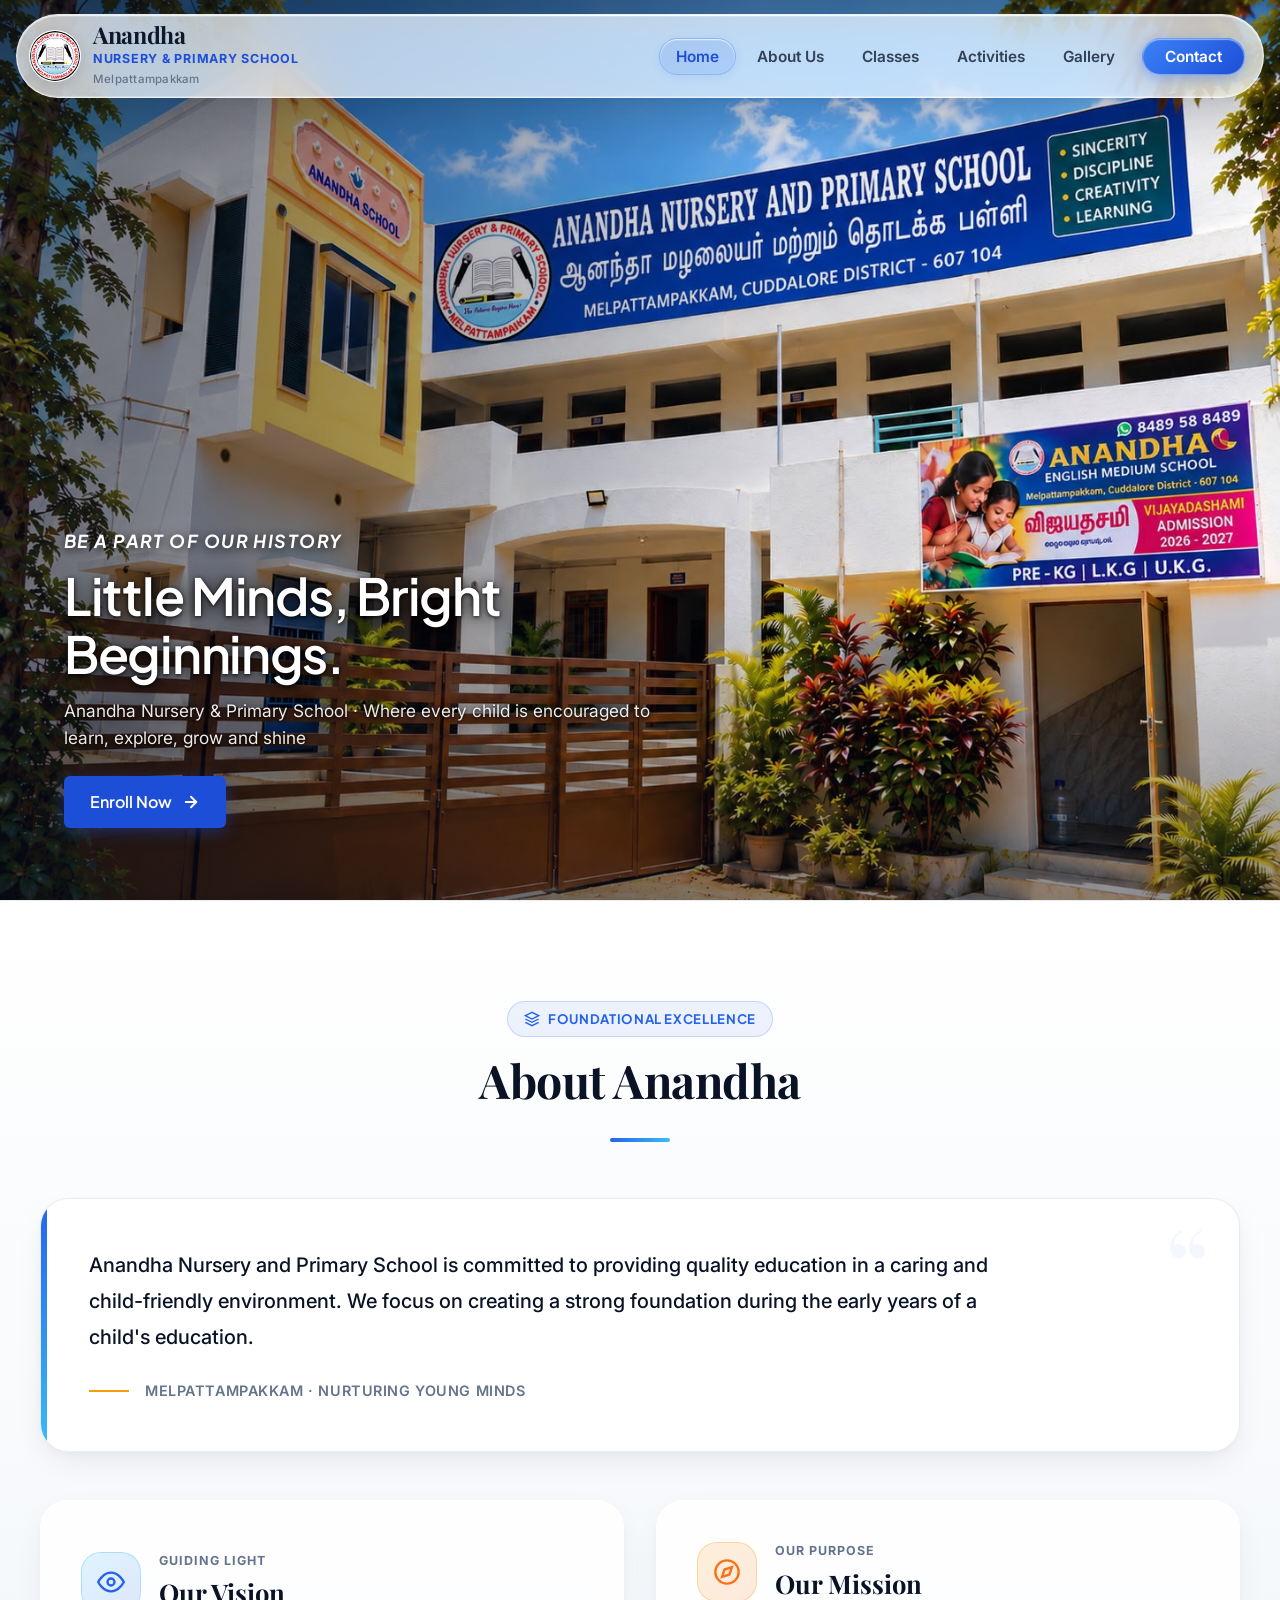
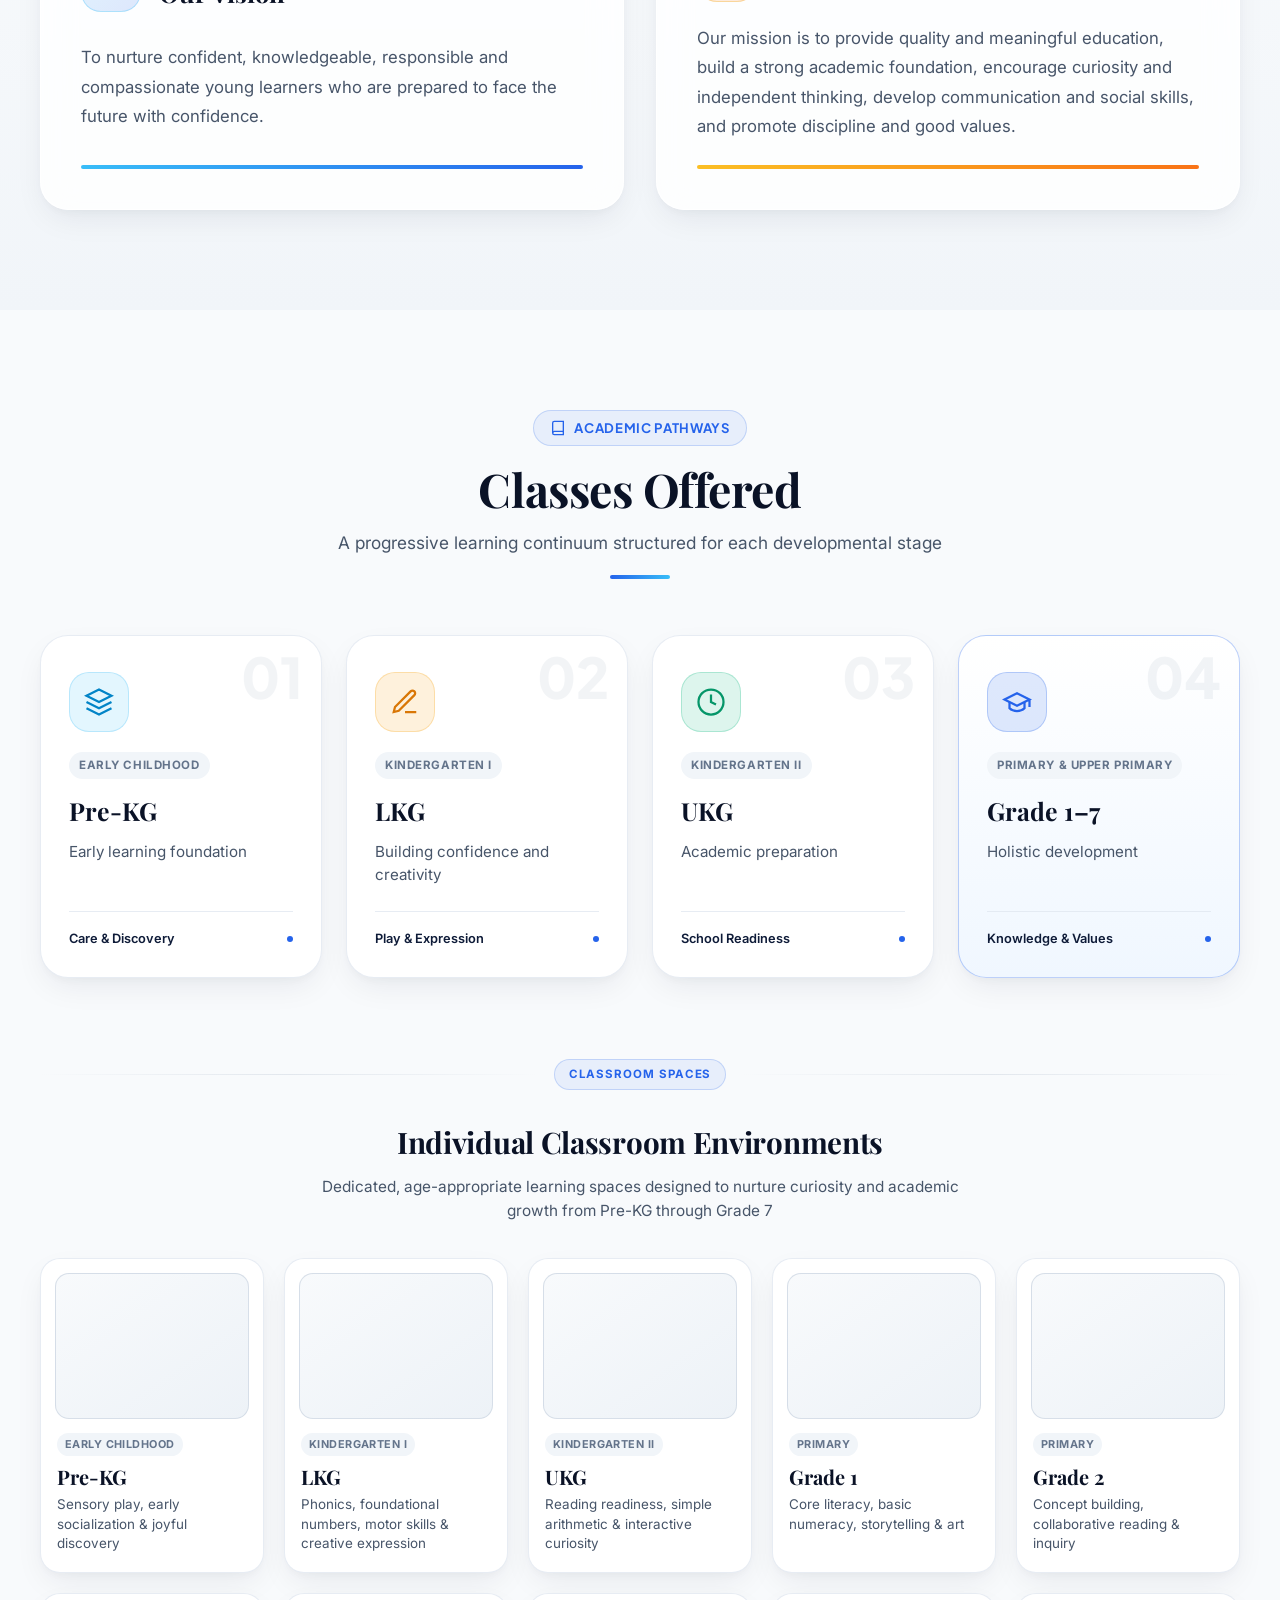
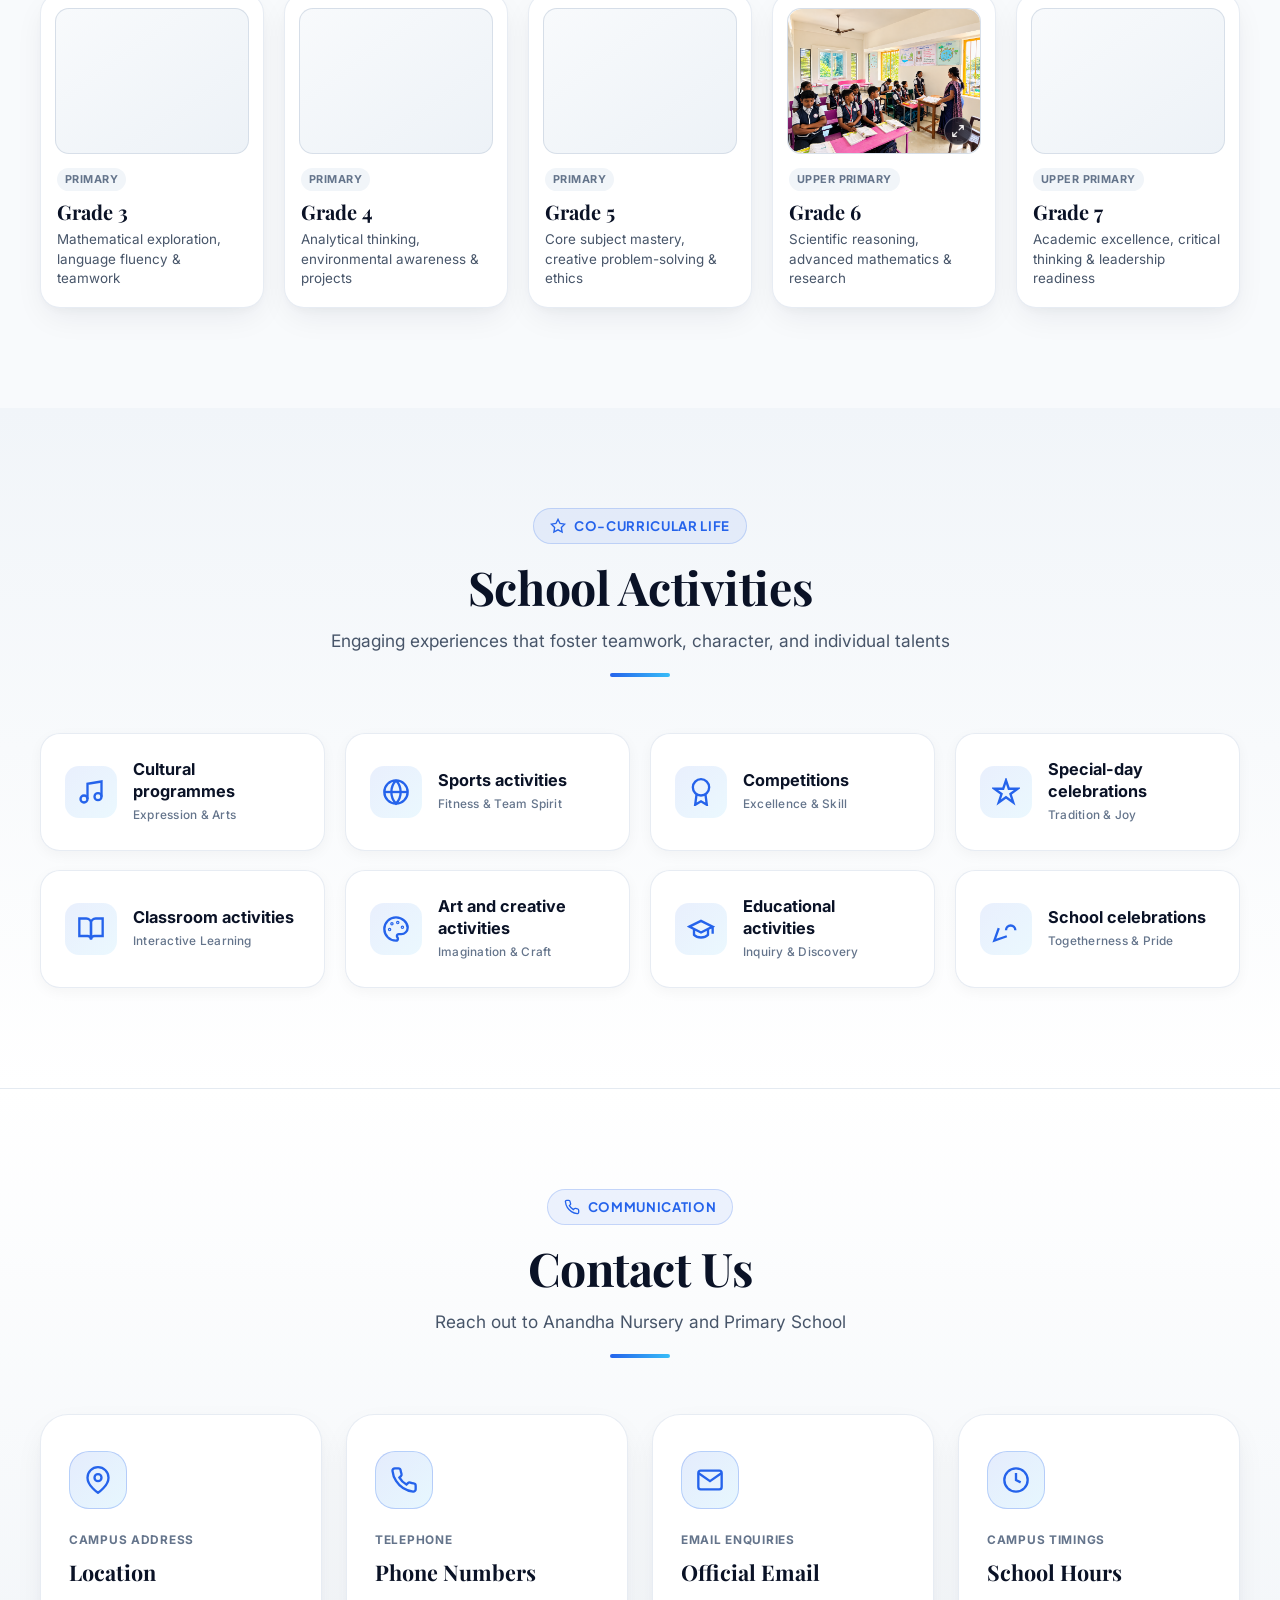
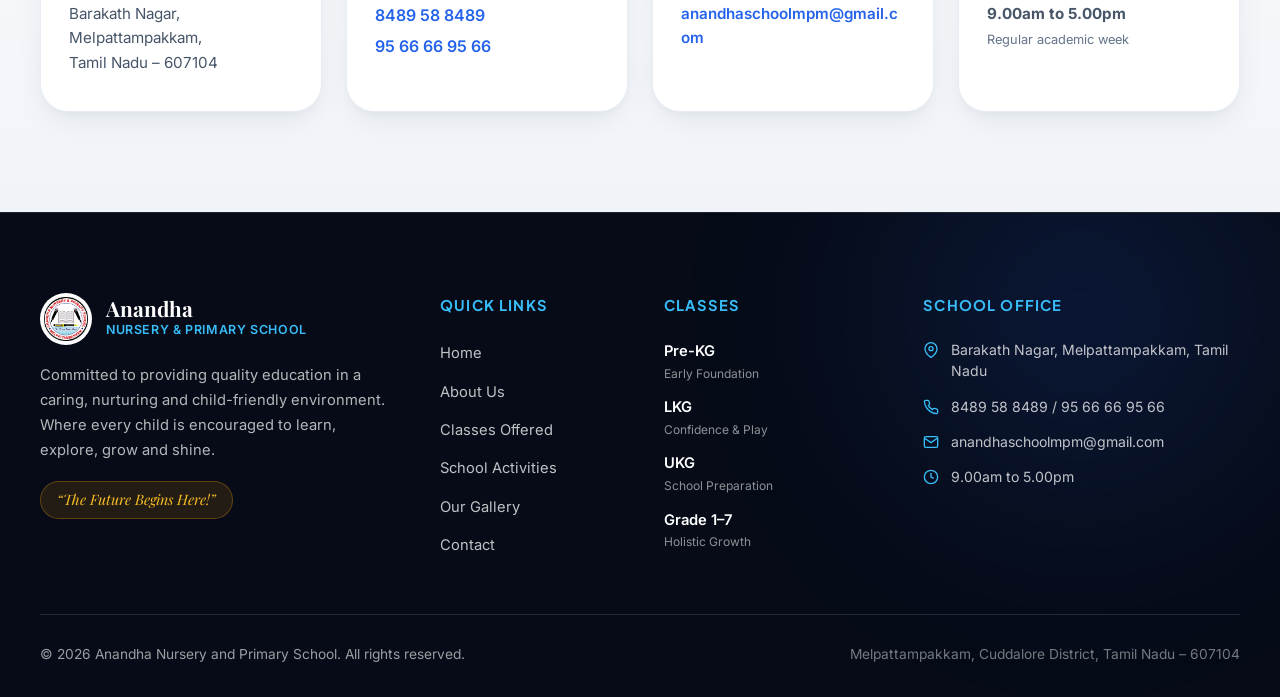
==== commit 1374ab97: "modified:   index.html 	modified:   script.js 	modified:   style.css" ====
--- a/index.html
+++ b/index.html
@@ -822,6 +822,33 @@
         </svg>
     </button>
 
+    <!-- Classroom Image Pop-up Lightbox Modal -->
+    <div class="classroom-lightbox-modal" id="classroomLightboxModal" role="dialog" aria-modal="true" aria-hidden="true" aria-label="Classroom Photograph View">
+        <div class="classroom-lightbox-backdrop" id="classroomLightboxBackdrop"></div>
+        <div class="classroom-lightbox-container">
+            <div class="classroom-lightbox-top-bar">
+                <div class="classroom-lightbox-meta">
+                    <span class="classroom-lightbox-tag" id="classLightboxTag">Grade 6</span>
+                    <span class="classroom-lightbox-stage-pill" id="classLightboxStagePill">Upper Primary</span>
+                </div>
+                <button type="button" class="classroom-lightbox-close" id="classLightboxCloseBtn" aria-label="Close classroom preview">
+                    <svg viewBox="0 0 24 24" width="22" height="22" fill="none" stroke="currentColor" stroke-width="2.5" stroke-linecap="round" stroke-linejoin="round">
+                        <line x1="18" y1="6" x2="6" y2="18"></line>
+                        <line x1="6" y1="6" x2="18" y2="18"></line>
+                    </svg>
+                </button>
+            </div>
+
+            <div class="classroom-lightbox-stage">
+                <img src="" alt="Classroom Photograph" class="classroom-lightbox-img" id="classLightboxImg">
+            </div>
+
+            <div class="classroom-lightbox-bottom-bar">
+                <p class="classroom-lightbox-caption" id="classLightboxCaption"></p>
+            </div>
+        </div>
+    </div>
+
     <script src="script.js"></script>
 </body>
 
--- a/style.css
+++ b/style.css
@@ -1317,6 +1317,36 @@
     transform: scale(1.05);
 }
 
+/* Photo Image Container with Touch/Click Indicator */
+.classroom-image-container.has-photo {
+    cursor: pointer;
+}
+
+.classroom-image-container.has-photo::after {
+    content: '';
+    position: absolute;
+    bottom: 8px;
+    right: 8px;
+    width: 28px;
+    height: 28px;
+    border-radius: 50%;
+    background: rgba(6, 11, 23, 0.72) url("data:image/svg+xml,%3Csvg xmlns='http://www.w3.org/2000/svg' viewBox='0 0 24 24' width='14' height='14' fill='none' stroke='%23ffffff' stroke-width='2.2' stroke-linecap='round' stroke-linejoin='round'%3E%3Cpath d='M15 3h6v6M9 21H3v-6M21 3l-7 7M3 21l7-7'/%3E%3C/svg%3E") no-repeat center;
+    backdrop-filter: blur(6px);
+    -webkit-backdrop-filter: blur(6px);
+    border: 1px solid rgba(255, 255, 255, 0.35);
+    opacity: 0.88;
+    transition: transform 0.2s ease, opacity 0.2s ease, background-color 0.2s ease;
+    pointer-events: none;
+    z-index: 2;
+}
+
+.classroom-card:hover .classroom-image-container.has-photo::after {
+    opacity: 1;
+    transform: scale(1.1);
+    background-color: var(--royal-blue);
+    border-color: rgba(255, 255, 255, 0.6);
+}
+
 /* Card Body & Typography */
 .classroom-card-body {
     padding: 14px 2px 0;
@@ -1352,6 +1382,171 @@
     line-height: 1.45;
     color: var(--text-secondary);
     margin: 0;
+}
+
+/* --------------------------------------------------------------------------
+   8c. Classroom Image Pop-up Lightbox Modal
+   -------------------------------------------------------------------------- */
+.classroom-lightbox-modal {
+    position: fixed;
+    inset: 0;
+    z-index: 4000;
+    display: flex;
+    align-items: center;
+    justify-content: center;
+    opacity: 0;
+    visibility: hidden;
+    transition: opacity 0.28s cubic-bezier(0.16, 1, 0.3, 1), visibility 0.28s cubic-bezier(0.16, 1, 0.3, 1);
+    padding: 16px;
+    box-sizing: border-box;
+}
+
+.classroom-lightbox-modal.active {
+    opacity: 1;
+    visibility: visible;
+}
+
+.classroom-lightbox-backdrop {
+    position: absolute;
+    inset: 0;
+    background: rgba(6, 11, 23, 0.90);
+    backdrop-filter: blur(16px);
+    -webkit-backdrop-filter: blur(16px);
+    cursor: pointer;
+}
+
+.classroom-lightbox-container {
+    position: relative;
+    z-index: 10;
+    display: flex;
+    flex-direction: column;
+    max-width: 96vw;
+    max-height: 94vh;
+    width: auto;
+    margin: auto;
+    transform: scale(0.94);
+    transition: transform 0.3s cubic-bezier(0.34, 1.56, 0.64, 1);
+}
+
+.classroom-lightbox-modal.active .classroom-lightbox-container {
+    transform: scale(1);
+}
+
+.classroom-lightbox-top-bar {
+    display: flex;
+    align-items: center;
+    justify-content: space-between;
+    padding: 0 4px 12px;
+    gap: 12px;
+}
+
+.classroom-lightbox-meta {
+    display: flex;
+    align-items: center;
+    gap: 10px;
+}
+
+.classroom-lightbox-tag {
+    font-family: var(--font-heading);
+    font-size: 1.25rem;
+    font-weight: 700;
+    color: #ffffff;
+}
+
+.classroom-lightbox-stage-pill {
+    font-size: 0.7rem;
+    font-weight: 700;
+    letter-spacing: 0.05em;
+    text-transform: uppercase;
+    color: var(--sky-blue);
+    background: rgba(56, 189, 248, 0.16);
+    border: 1px solid rgba(56, 189, 248, 0.35);
+    padding: 3px 10px;
+    border-radius: var(--radius-full);
+}
+
+.classroom-lightbox-close {
+    width: 42px;
+    height: 42px;
+    border-radius: 50%;
+    background: rgba(255, 255, 255, 0.14);
+    border: 1px solid rgba(255, 255, 255, 0.28);
+    color: #ffffff;
+    display: flex;
+    align-items: center;
+    justify-content: center;
+    cursor: pointer;
+    transition: background 0.2s ease, transform 0.2s ease, color 0.2s ease;
+    flex-shrink: 0;
+}
+
+.classroom-lightbox-close:hover,
+.classroom-lightbox-close:active {
+    background: rgba(239, 68, 68, 0.35);
+    border-color: rgba(239, 68, 68, 0.6);
+    color: #fca5a5;
+    transform: scale(1.08);
+}
+
+.classroom-lightbox-stage {
+    position: relative;
+    display: flex;
+    align-items: center;
+    justify-content: center;
+    max-width: 92vw;
+    max-height: 76vh;
+    border-radius: 14px;
+    overflow: hidden;
+    box-shadow: 0 25px 60px rgba(0, 0, 0, 0.75);
+    border: 1px solid rgba(255, 255, 255, 0.18);
+    background: #000000;
+}
+
+.classroom-lightbox-img {
+    display: block;
+    max-width: 92vw;
+    max-height: 76vh;
+    width: auto;
+    height: auto;
+    object-fit: contain;
+    border-radius: 12px;
+}
+
+.classroom-lightbox-bottom-bar {
+    padding: 12px 6px 0;
+    text-align: center;
+}
+
+.classroom-lightbox-caption {
+    font-size: 0.9rem;
+    color: rgba(255, 255, 255, 0.9);
+    margin: 0;
+    line-height: 1.45;
+}
+
+@media (max-width: 600px) {
+    .classroom-lightbox-stage {
+        max-width: 95vw;
+        max-height: 70vh;
+    }
+
+    .classroom-lightbox-img {
+        max-width: 95vw;
+        max-height: 70vh;
+    }
+
+    .classroom-lightbox-tag {
+        font-size: 1.05rem;
+    }
+
+    .classroom-lightbox-stage-pill {
+        font-size: 0.65rem;
+        padding: 2px 8px;
+    }
+
+    .classroom-lightbox-caption {
+        font-size: 0.8rem;
+    }
 }
 
 /* --------------------------------------------------------------------------
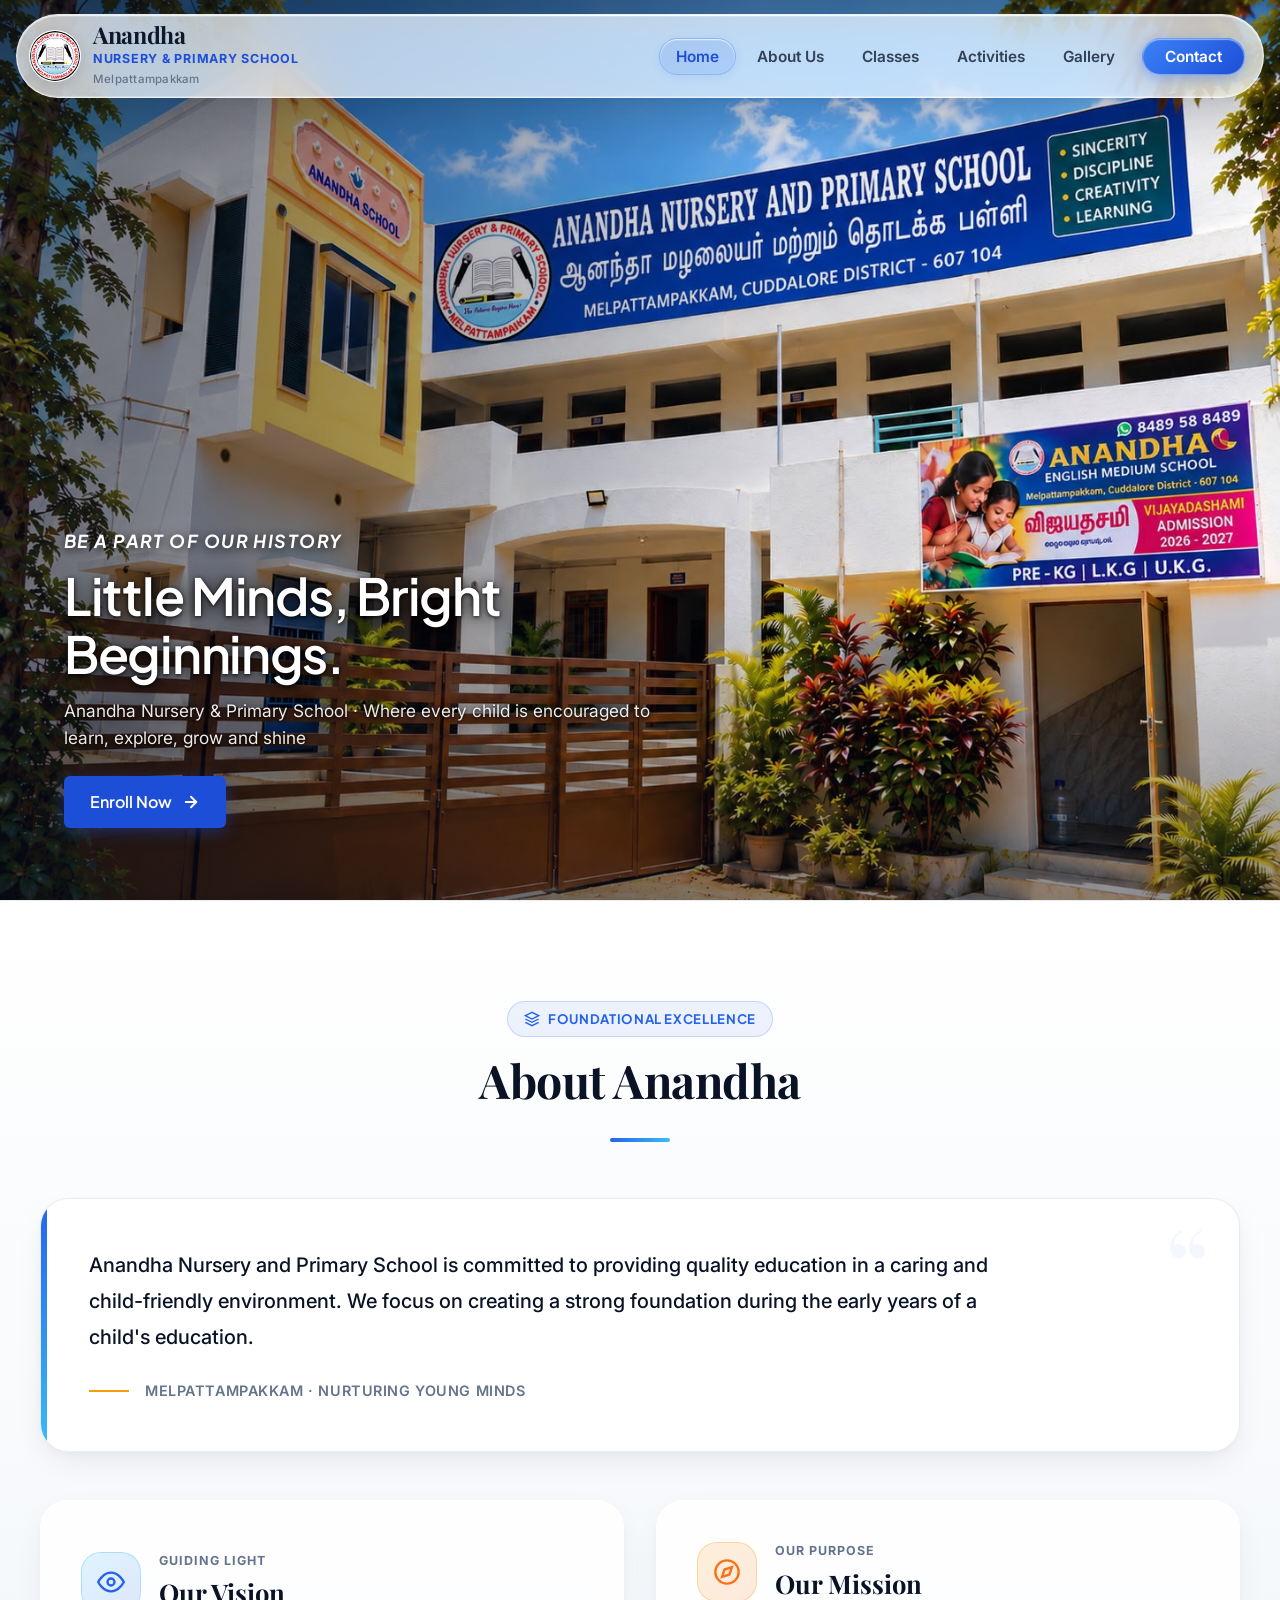
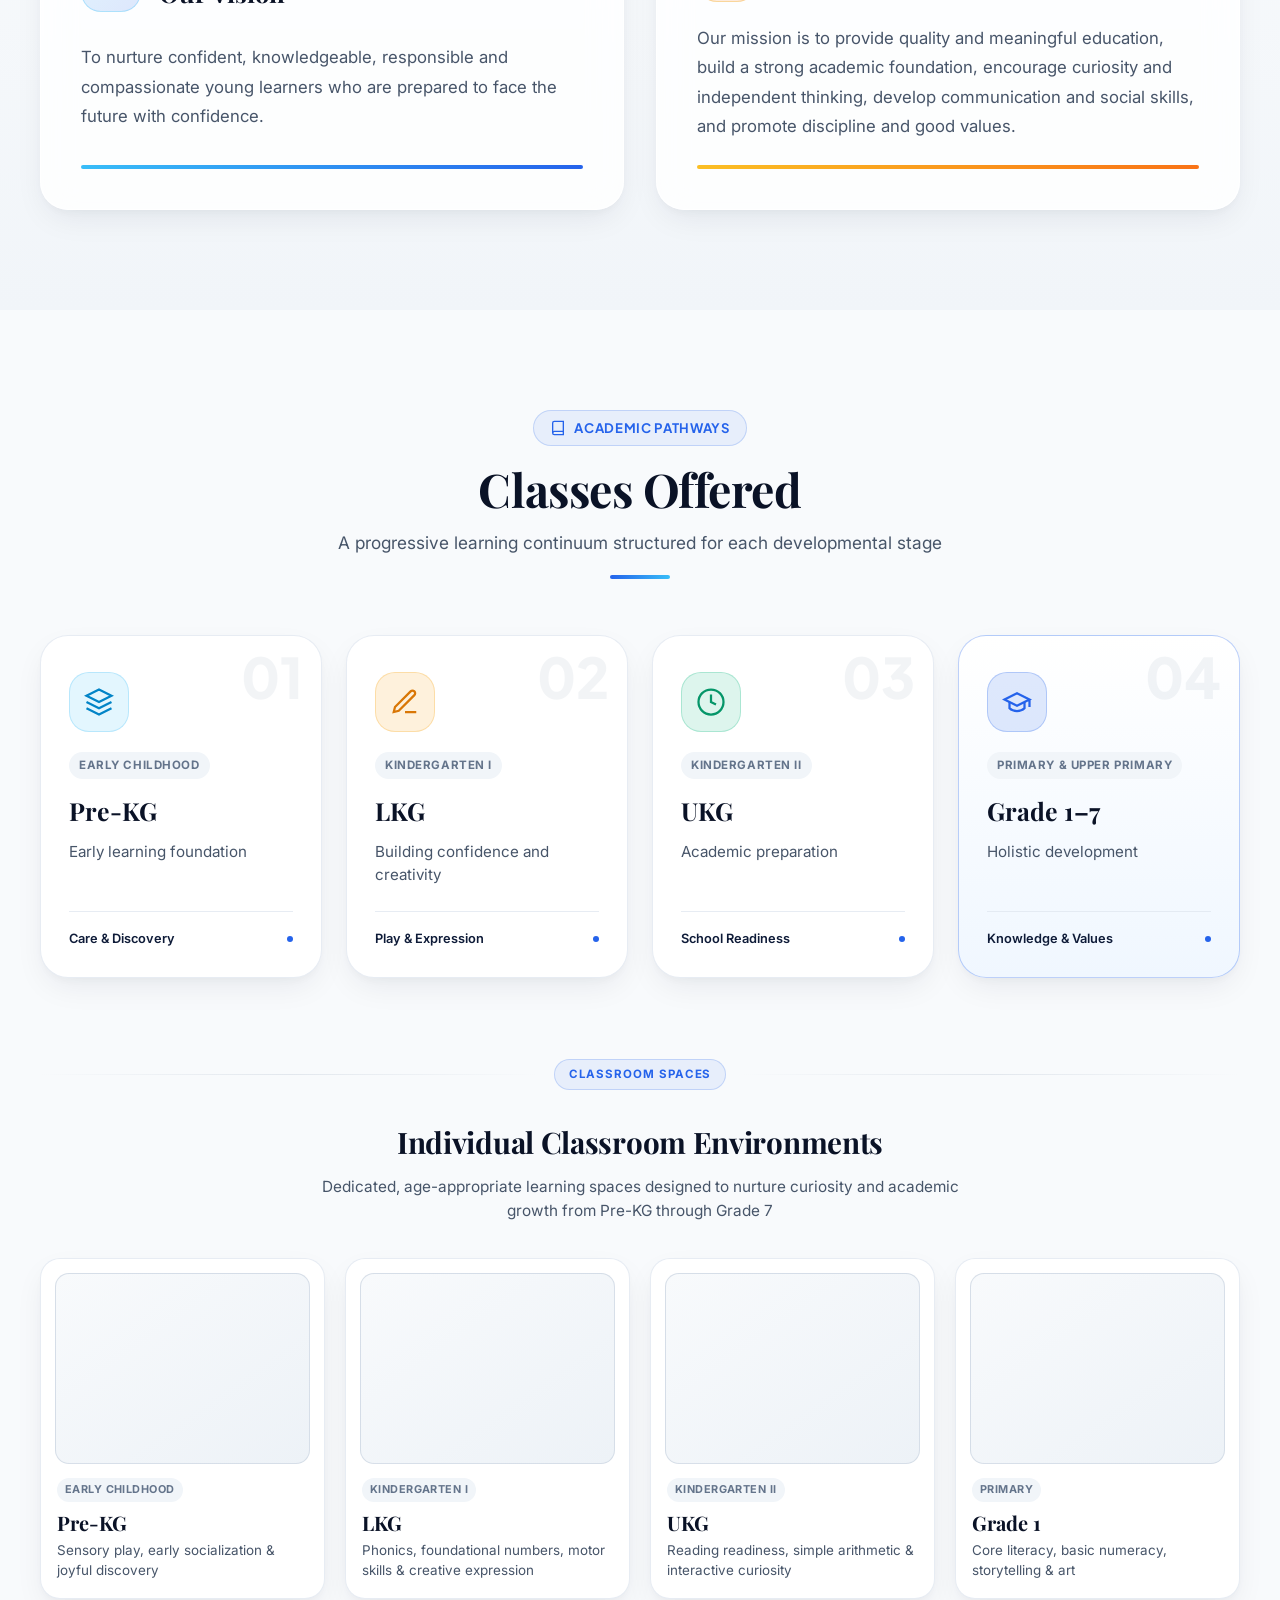
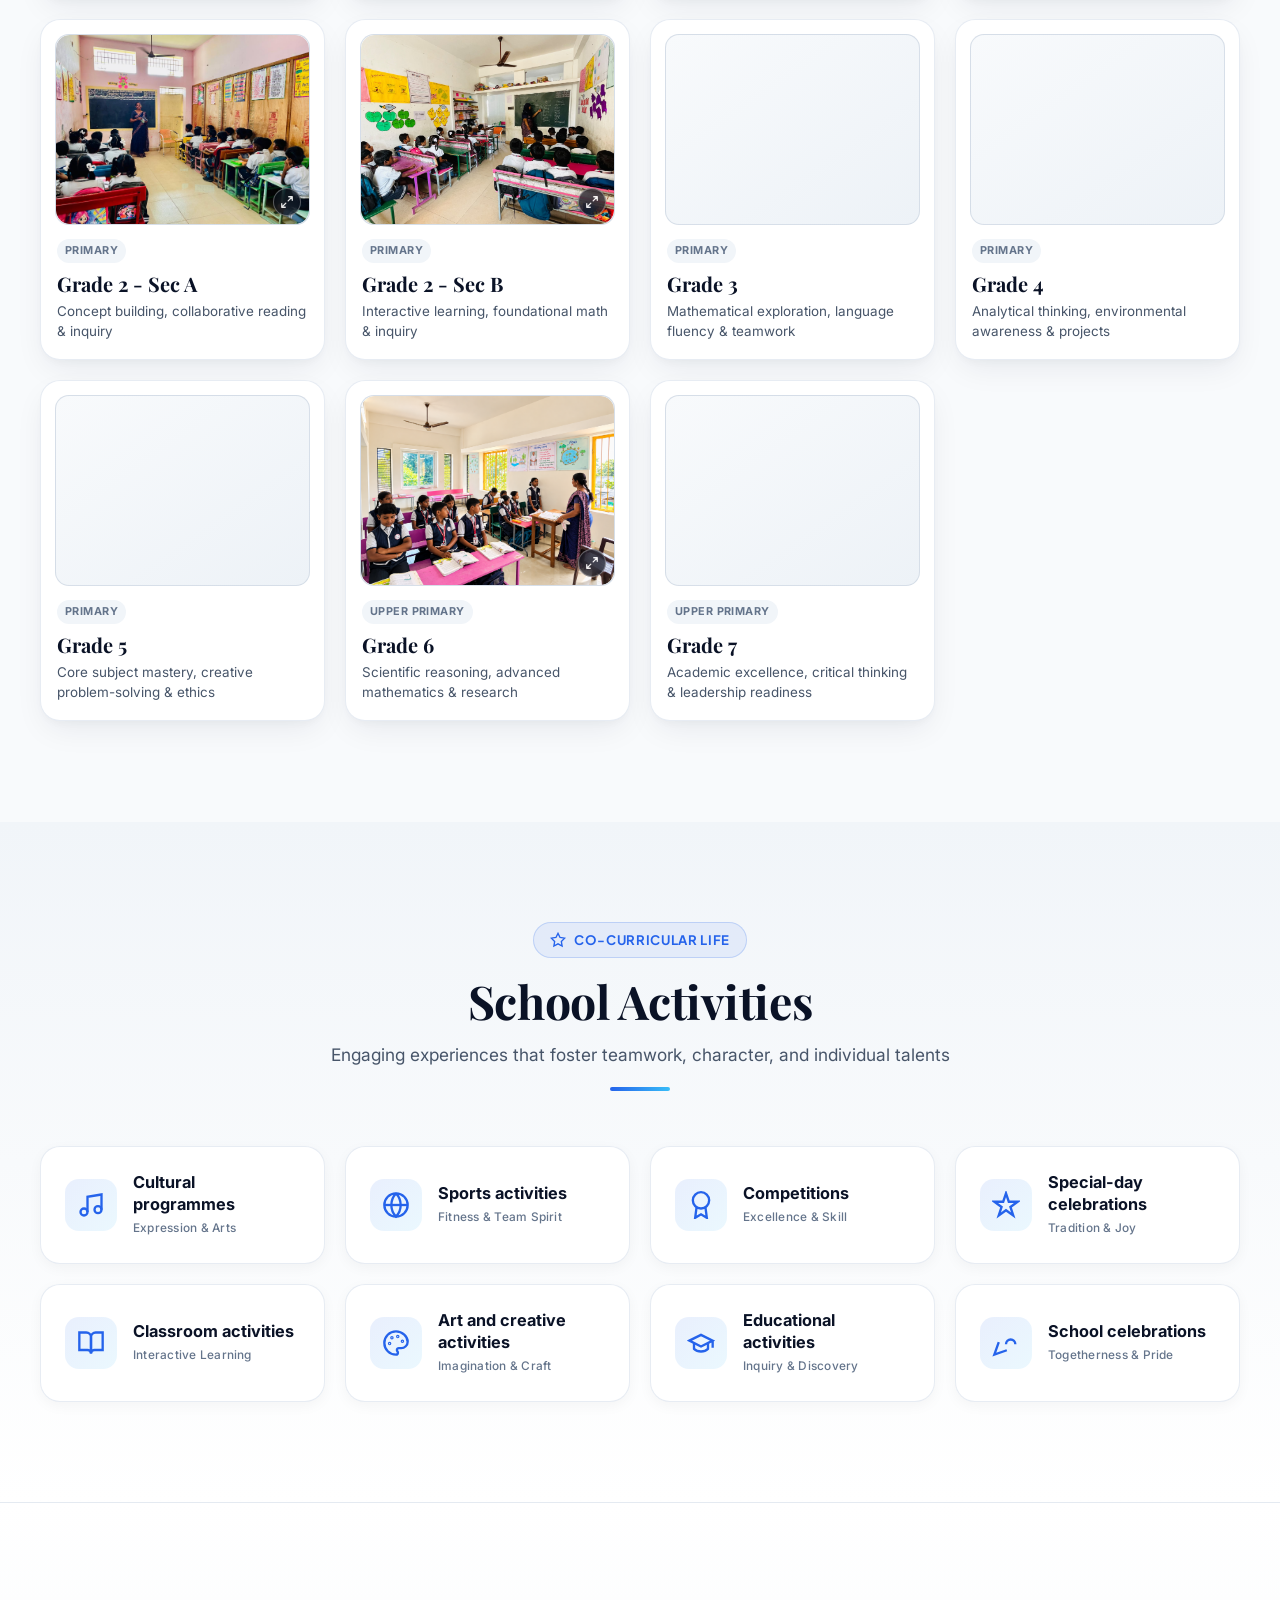
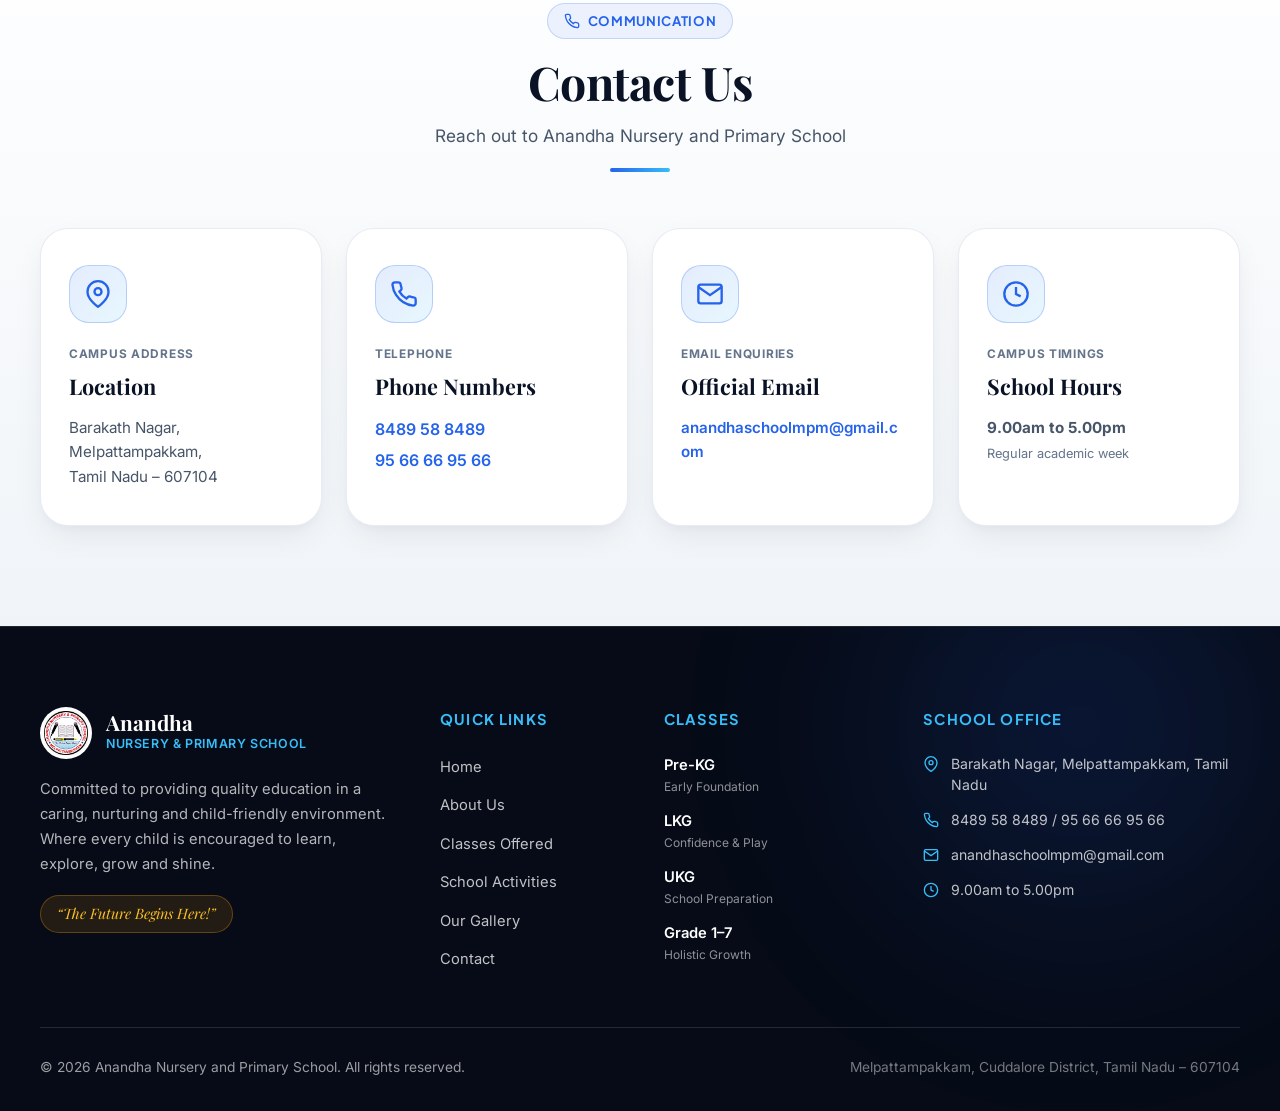
==== commit e0e85876: "new file:   classes/2ndstd.png 	new file:   classes/2ndstd1.jpeg 	modified:   index.html 	modified: " ====
--- a/index.html
+++ b/index.html
@@ -402,17 +402,31 @@
                             </div>
                         </div>
 
-                        <!-- 5. Grade 2 -->
-                        <div class="classroom-card reveal-item" data-class="grade-2">
-                            <div class="classroom-image-container" data-class="grade-2"></div>
+                        <!-- 5. Grade 2 - Section A -->
+                        <div class="classroom-card reveal-item" data-class="grade-2-a">
+                            <div class="classroom-image-container has-photo" data-class="grade-2-a">
+                                <img src="classes/2ndstd1.jpeg" alt="Grade 2 - Section A Classroom Photograph" class="classroom-card-img" loading="lazy">
+                            </div>
                             <div class="classroom-card-body">
                                 <span class="classroom-stage-pill">Primary</span>
-                                <h4 class="classroom-card-title">Grade 2</h4>
+                                <h4 class="classroom-card-title">Grade 2 - Sec A</h4>
                                 <p class="classroom-card-desc">Concept building, collaborative reading &amp; inquiry</p>
                             </div>
                         </div>
 
-                        <!-- 6. Grade 3 -->
+                        <!-- 6. Grade 2 - Section B -->
+                        <div class="classroom-card reveal-item" data-class="grade-2-b">
+                            <div class="classroom-image-container has-photo" data-class="grade-2-b">
+                                <img src="classes/2ndstd.png" alt="Grade 2 - Section B Classroom Photograph" class="classroom-card-img" loading="lazy">
+                            </div>
+                            <div class="classroom-card-body">
+                                <span class="classroom-stage-pill">Primary</span>
+                                <h4 class="classroom-card-title">Grade 2 - Sec B</h4>
+                                <p class="classroom-card-desc">Interactive learning, foundational math &amp; inquiry</p>
+                            </div>
+                        </div>
+
+                        <!-- 7. Grade 3 -->
                         <div class="classroom-card reveal-item" data-class="grade-3">
                             <div class="classroom-image-container" data-class="grade-3"></div>
                             <div class="classroom-card-body">
@@ -422,7 +436,7 @@
                             </div>
                         </div>
 
-                        <!-- 7. Grade 4 -->
+                        <!-- 8. Grade 4 -->
                         <div class="classroom-card reveal-item" data-class="grade-4">
                             <div class="classroom-image-container" data-class="grade-4"></div>
                             <div class="classroom-card-body">
@@ -432,7 +446,7 @@
                             </div>
                         </div>
 
-                        <!-- 8. Grade 5 -->
+                        <!-- 9. Grade 5 -->
                         <div class="classroom-card reveal-item" data-class="grade-5">
                             <div class="classroom-image-container" data-class="grade-5"></div>
                             <div class="classroom-card-body">
@@ -442,7 +456,7 @@
                             </div>
                         </div>
 
-                        <!-- 9. Grade 6 -->
+                        <!-- 10. Grade 6 -->
                         <div class="classroom-card reveal-item" data-class="grade-6">
                             <div class="classroom-image-container has-photo" data-class="grade-6">
                                 <img src="classes/6thstd.png" alt="Grade 6 Classroom Photograph" class="classroom-card-img" loading="lazy">
@@ -454,7 +468,7 @@
                             </div>
                         </div>
 
-                        <!-- 10. Grade 7 -->
+                        <!-- 11. Grade 7 -->
                         <div class="classroom-card reveal-item" data-class="grade-7">
                             <div class="classroom-image-container" data-class="grade-7"></div>
                             <div class="classroom-card-body">
@@ -830,6 +844,10 @@
                 <div class="classroom-lightbox-meta">
                     <span class="classroom-lightbox-tag" id="classLightboxTag">Grade 6</span>
                     <span class="classroom-lightbox-stage-pill" id="classLightboxStagePill">Upper Primary</span>
+                    <div class="modal-section-switcher" id="modalSectionSwitcher" style="display: none;">
+                        <button type="button" class="modal-sec-btn active" data-sec="a">Sec A</button>
+                        <button type="button" class="modal-sec-btn" data-sec="b">Sec B</button>
+                    </div>
                 </div>
                 <button type="button" class="classroom-lightbox-close" id="classLightboxCloseBtn" aria-label="Close classroom preview">
                     <svg viewBox="0 0 24 24" width="22" height="22" fill="none" stroke="currentColor" stroke-width="2.5" stroke-linecap="round" stroke-linejoin="round">
--- a/style.css
+++ b/style.css
@@ -1263,10 +1263,10 @@
     line-height: 1.55;
 }
 
-/* 10 Classroom Cards Grid — 5 columns on desktop for 2 balanced rows */
+/* Classroom Cards Grid — Responsive multi-column layout for 11 classroom cards */
 .classroom-cards-grid {
     display: grid;
-    grid-template-columns: repeat(5, 1fr);
+    grid-template-columns: repeat(auto-fill, minmax(230px, 1fr));
     gap: 20px;
 }
 
@@ -1347,6 +1347,48 @@
     border-color: rgba(255, 255, 255, 0.6);
 }
 
+/* Card Section Switcher (Grade 2 Sec A / Sec B) */
+.card-section-switcher {
+    position: absolute;
+    top: 8px;
+    left: 8px;
+    z-index: 4;
+    display: inline-flex;
+    align-items: center;
+    background: rgba(6, 11, 23, 0.78);
+    backdrop-filter: blur(8px);
+    -webkit-backdrop-filter: blur(8px);
+    border: 1px solid rgba(255, 255, 255, 0.28);
+    border-radius: 999px;
+    padding: 2px;
+    gap: 2px;
+}
+
+.sec-pill-btn {
+    background: transparent;
+    border: none;
+    outline: none;
+    color: rgba(255, 255, 255, 0.85);
+    font-family: var(--font-body);
+    font-size: 0.68rem;
+    font-weight: 700;
+    padding: 3px 9px;
+    border-radius: 999px;
+    cursor: pointer;
+    transition: background-color 0.2s ease, color 0.2s ease, transform 0.15s ease;
+    line-height: 1.2;
+}
+
+.sec-pill-btn:hover {
+    color: #ffffff;
+}
+
+.sec-pill-btn.active {
+    background: var(--royal-blue);
+    color: #ffffff;
+    box-shadow: 0 2px 6px rgba(0, 0, 0, 0.35);
+}
+
 /* Card Body & Typography */
 .classroom-card-body {
     padding: 14px 2px 0;
@@ -1463,6 +1505,42 @@
     border: 1px solid rgba(56, 189, 248, 0.35);
     padding: 3px 10px;
     border-radius: var(--radius-full);
+}
+
+/* Modal Section Switcher */
+.modal-section-switcher {
+    display: inline-flex;
+    align-items: center;
+    background: rgba(255, 255, 255, 0.14);
+    border: 1px solid rgba(255, 255, 255, 0.28);
+    border-radius: 999px;
+    padding: 2px;
+    gap: 3px;
+    margin-left: 8px;
+}
+
+.modal-sec-btn {
+    background: transparent;
+    border: none;
+    outline: none;
+    color: rgba(255, 255, 255, 0.85);
+    font-family: var(--font-body);
+    font-size: 0.72rem;
+    font-weight: 700;
+    padding: 3px 10px;
+    border-radius: 999px;
+    cursor: pointer;
+    transition: all 0.2s ease;
+}
+
+.modal-sec-btn:hover {
+    color: #ffffff;
+}
+
+.modal-sec-btn.active {
+    background: var(--royal-blue);
+    color: #ffffff;
+    box-shadow: 0 2px 6px rgba(0, 0, 0, 0.3);
 }
 
 .classroom-lightbox-close {
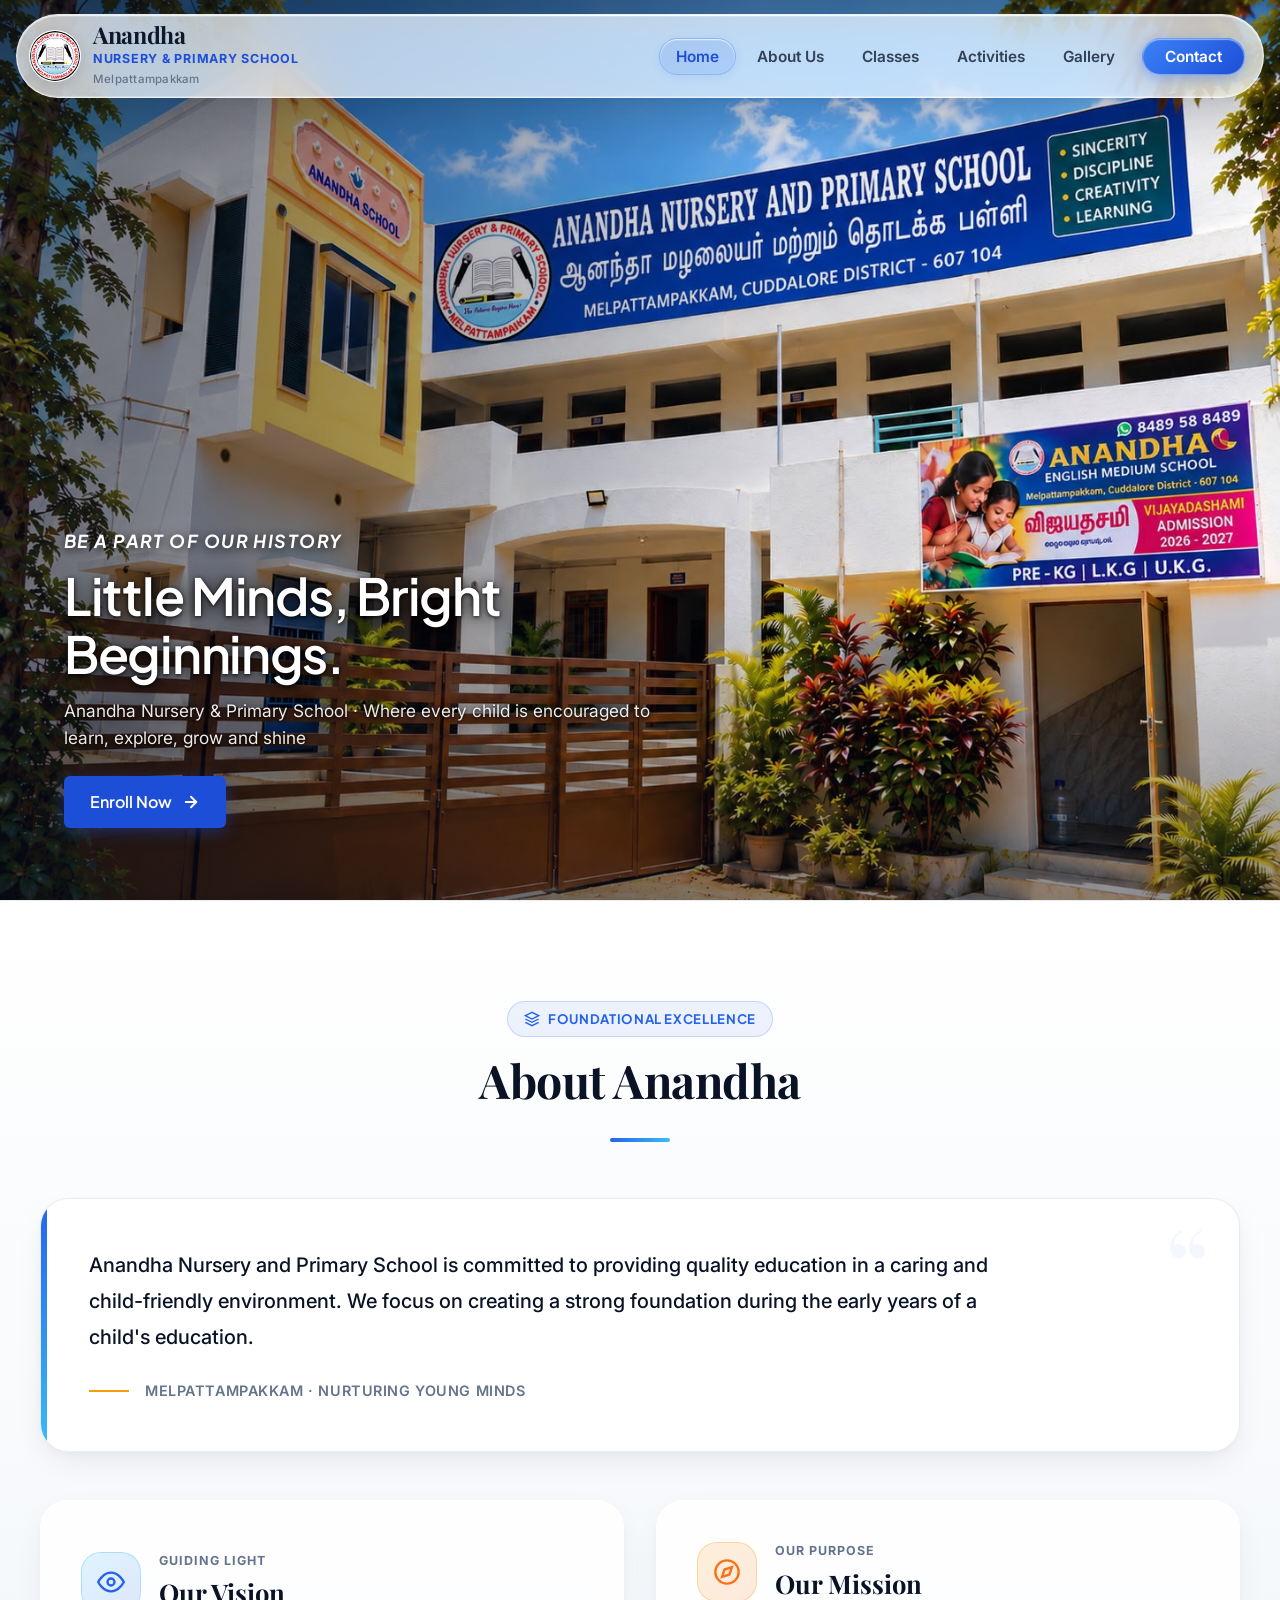
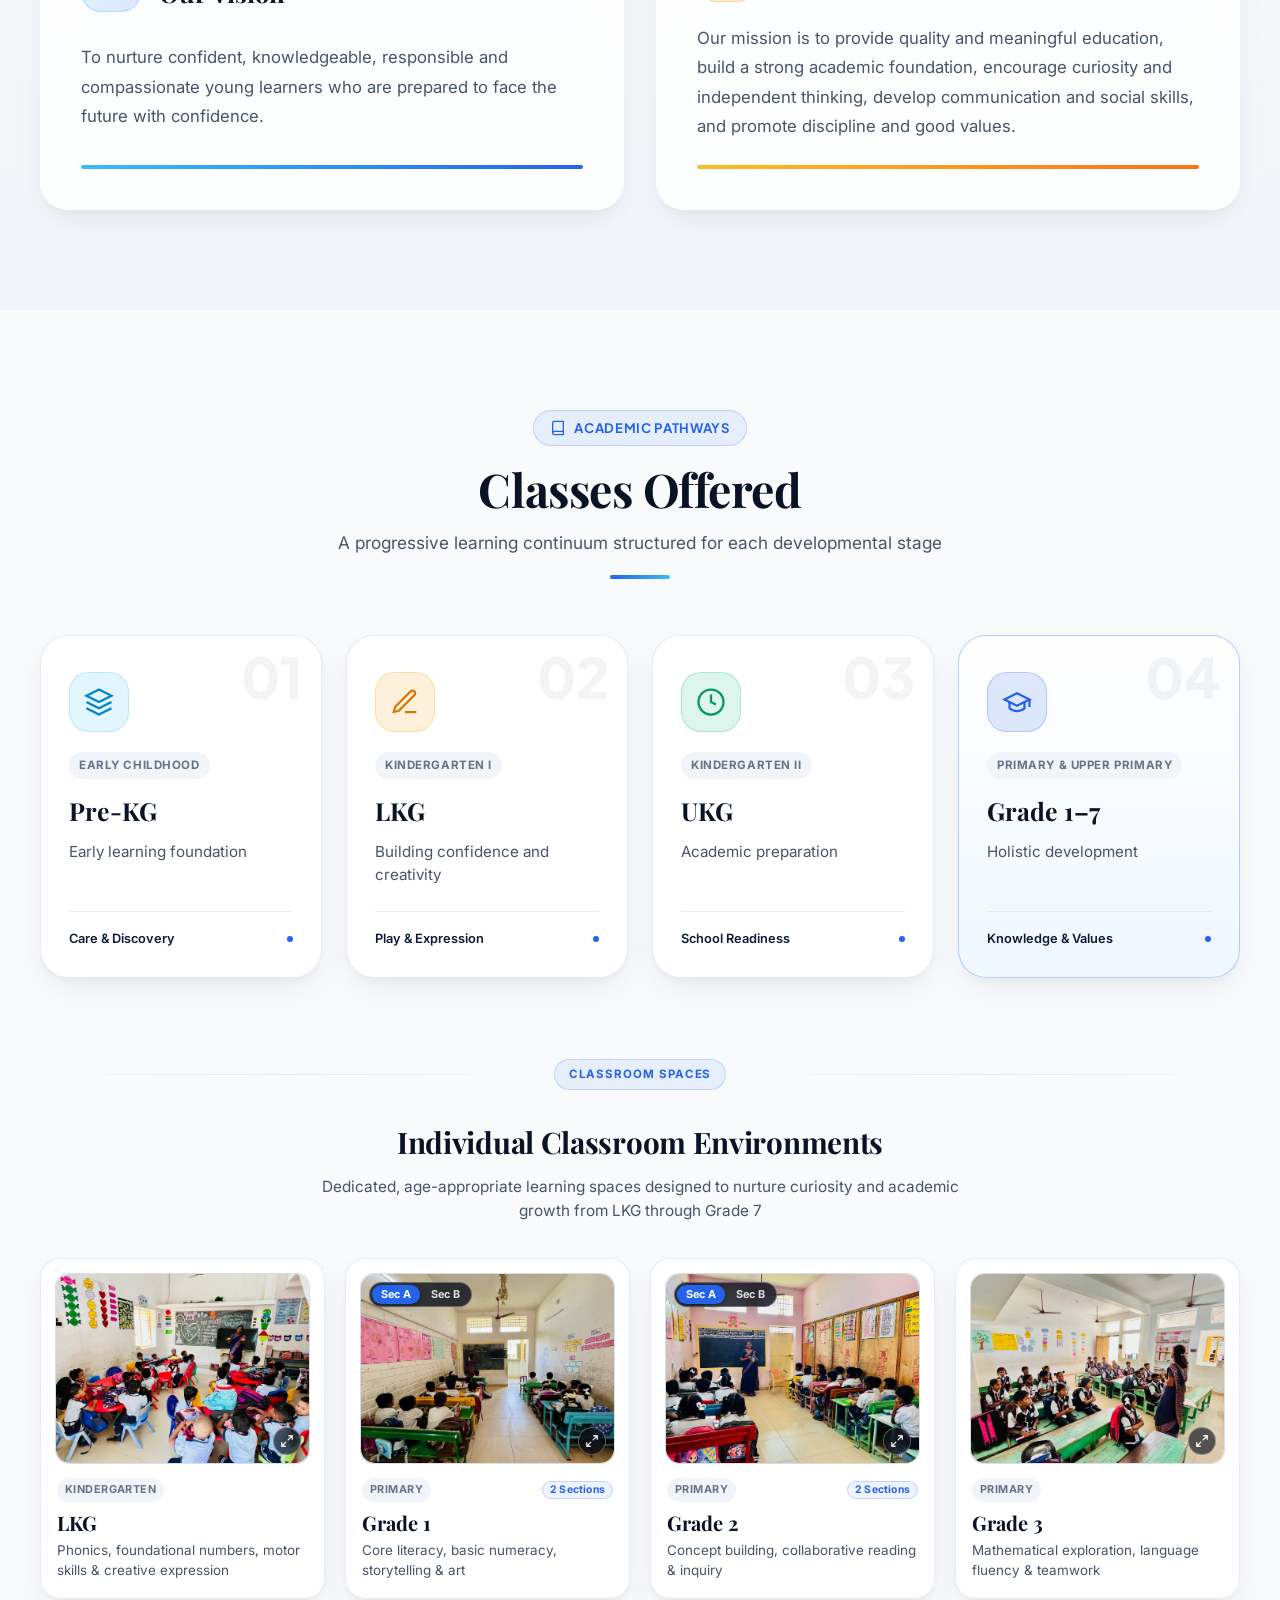
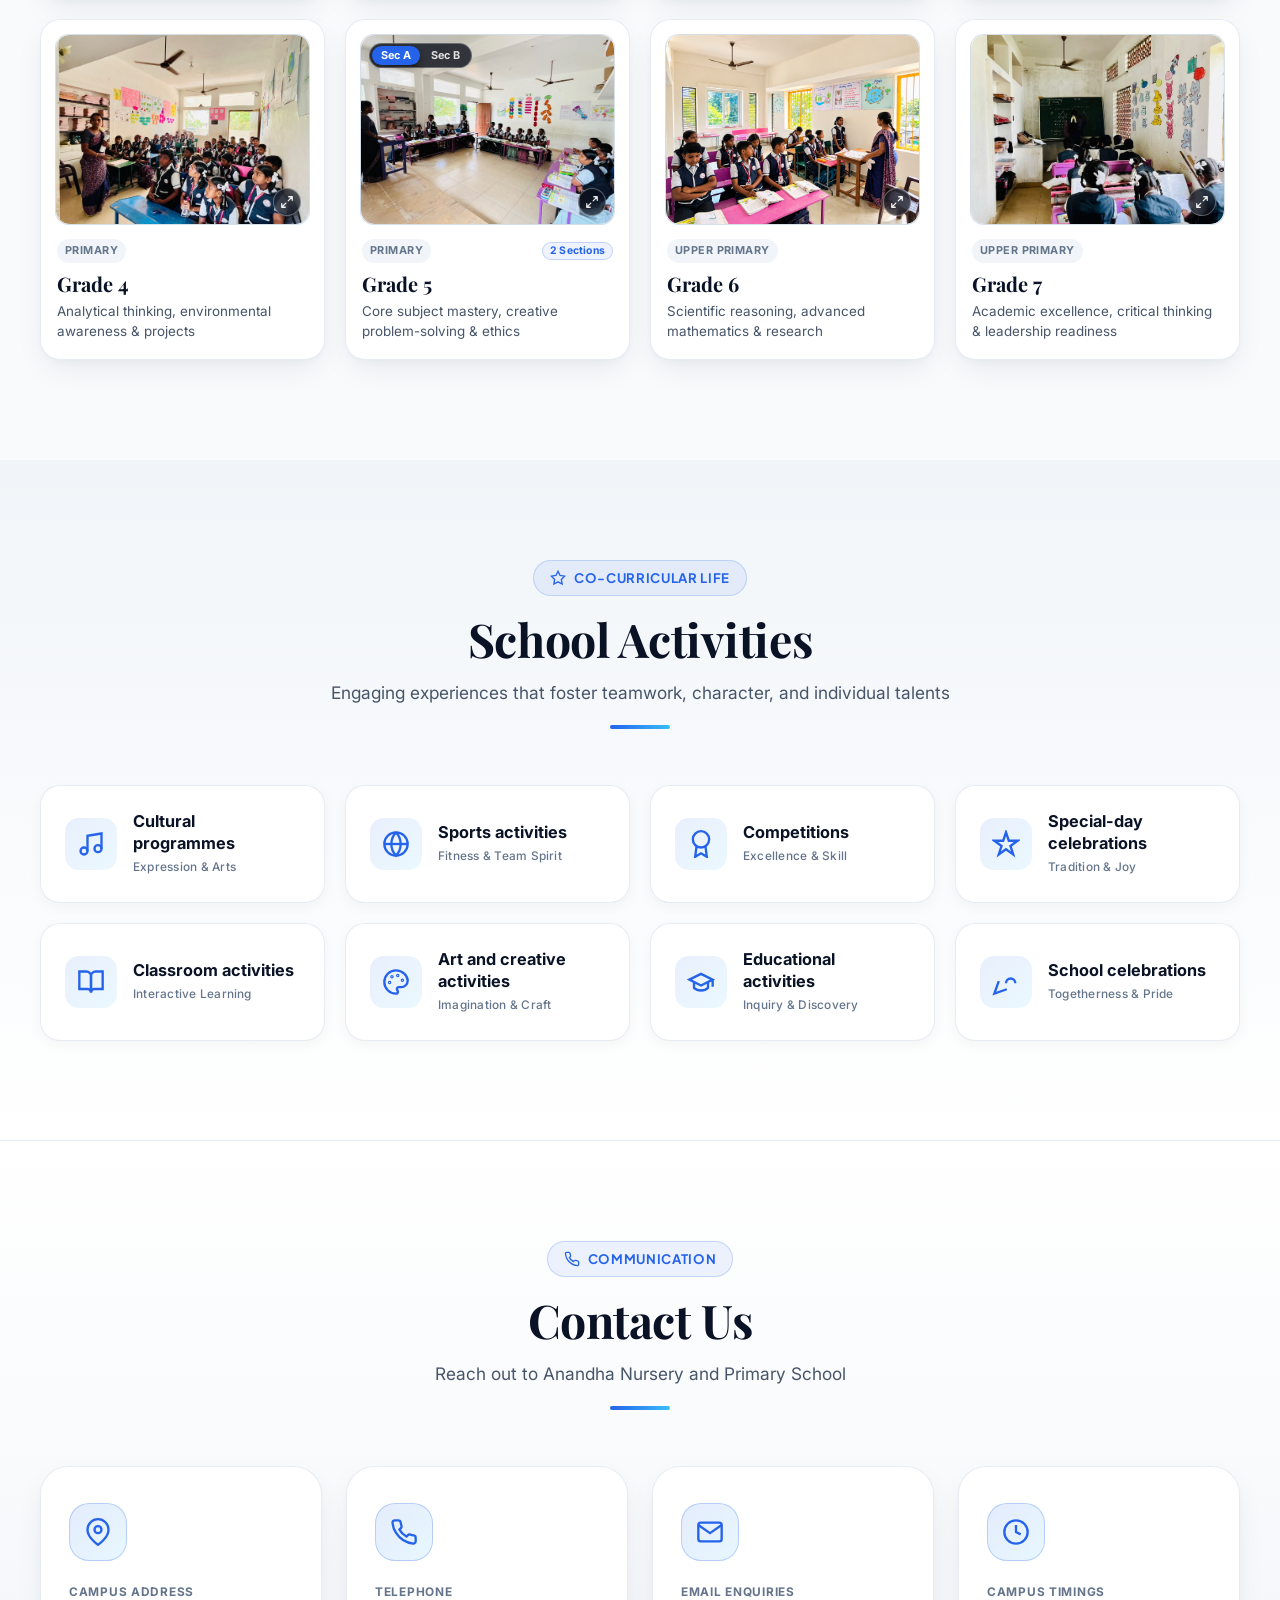
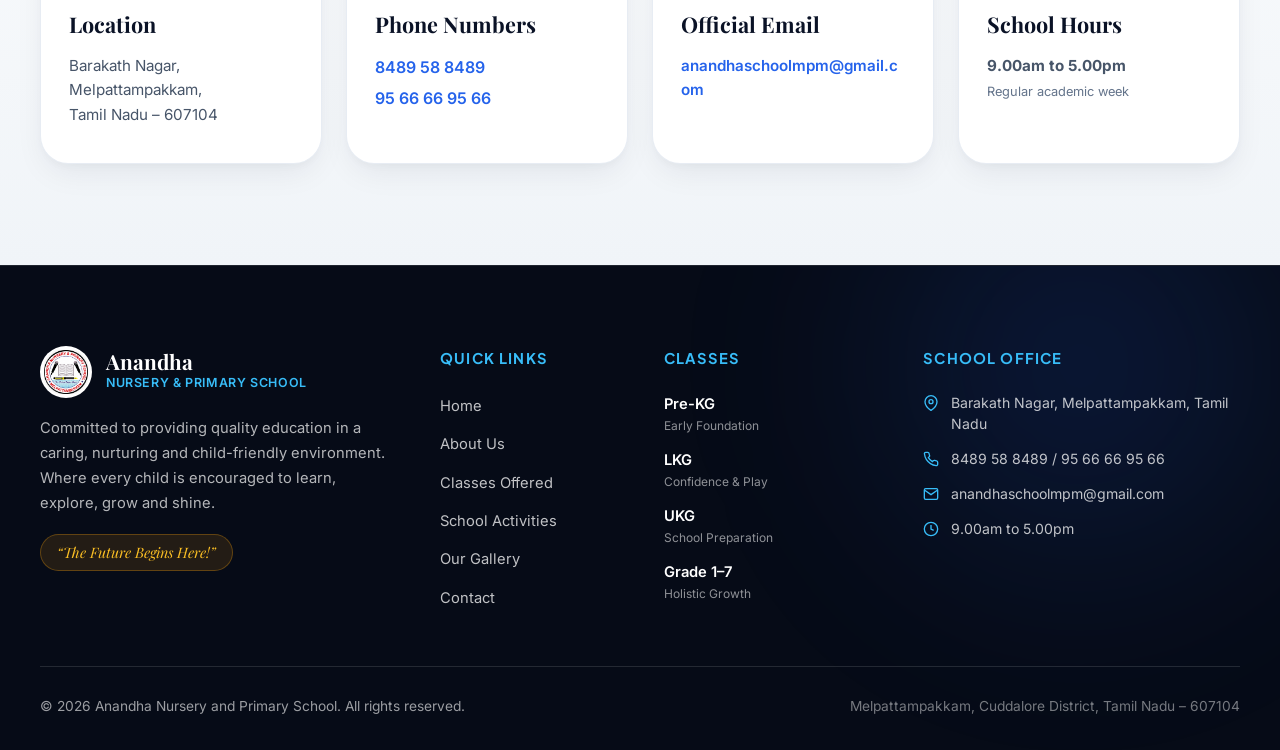
==== commit 201e9de3: "Attach all classroom photographs (LKG to Grade 7) with interactive section switchers and unified gra" ====
--- a/index.html
+++ b/index.html
@@ -358,121 +358,135 @@
 
                     <div class="classroom-showcase-header reveal-item">
                         <h3 class="classroom-showcase-title">Individual Classroom Environments</h3>
-                        <p class="classroom-showcase-subtitle">Dedicated, age-appropriate learning spaces designed to nurture curiosity and academic growth from Pre-KG through Grade 7</p>
+                        <p class="classroom-showcase-subtitle">Dedicated, age-appropriate learning spaces designed to nurture curiosity and academic growth from LKG through Grade 7</p>
                     </div>
 
                     <div class="classroom-cards-grid" id="classroomCardsGrid">
-                        <!-- 1. Pre-KG -->
-                        <div class="classroom-card reveal-item" data-class="pre-kg">
-                            <div class="classroom-image-container" data-class="pre-kg"></div>
+                        <!-- 1. LKG -->
+                        <div class="classroom-card reveal-item" data-class="lkg">
+                            <div class="classroom-image-container has-photo" data-class="lkg">
+                                <img src="classes/LKG.jpeg" alt="LKG Classroom Photograph" class="classroom-card-img" loading="lazy">
+                            </div>
                             <div class="classroom-card-body">
-                                <span class="classroom-stage-pill">Early Childhood</span>
-                                <h4 class="classroom-card-title">Pre-KG</h4>
-                                <p class="classroom-card-desc">Sensory play, early socialization &amp; joyful discovery</p>
-                            </div>
-                        </div>
-
-                        <!-- 2. LKG -->
-                        <div class="classroom-card reveal-item" data-class="lkg">
-                            <div class="classroom-image-container" data-class="lkg"></div>
-                            <div class="classroom-card-body">
-                                <span class="classroom-stage-pill">Kindergarten I</span>
+                                <div class="classroom-card-meta">
+                                    <span class="classroom-stage-pill">Kindergarten</span>
+                                </div>
                                 <h4 class="classroom-card-title">LKG</h4>
                                 <p class="classroom-card-desc">Phonics, foundational numbers, motor skills &amp; creative expression</p>
                             </div>
                         </div>
 
-                        <!-- 3. UKG -->
-                        <div class="classroom-card reveal-item" data-class="ukg">
-                            <div class="classroom-image-container" data-class="ukg"></div>
+                        <!-- 2. Grade 1 (Section A & Section B) -->
+                        <div class="classroom-card reveal-item" data-class="grade-1">
+                            <div class="classroom-image-container has-photo has-sections" data-class="grade-1">
+                                <div class="card-section-switcher" role="tablist" aria-label="Grade 1 Section Selector">
+                                    <button type="button" class="sec-pill-btn active" data-sec="a" aria-selected="true" title="View Section A">Sec A</button>
+                                    <button type="button" class="sec-pill-btn" data-sec="b" aria-selected="false" title="View Section B">Sec B</button>
+                                </div>
+                                <img src="classes/1st a.jpeg" alt="Grade 1 - Section A Classroom Photograph" class="classroom-card-img active-sec-img" data-sec="a" loading="lazy">
+                                <img src="classes/1st b.jpeg" alt="Grade 1 - Section B Classroom Photograph" class="classroom-card-img" data-sec="b" loading="lazy" style="display: none;">
+                            </div>
                             <div class="classroom-card-body">
-                                <span class="classroom-stage-pill">Kindergarten II</span>
-                                <h4 class="classroom-card-title">UKG</h4>
-                                <p class="classroom-card-desc">Reading readiness, simple arithmetic &amp; interactive curiosity</p>
-                            </div>
-                        </div>
-
-                        <!-- 4. Grade 1 -->
-                        <div class="classroom-card reveal-item" data-class="grade-1">
-                            <div class="classroom-image-container" data-class="grade-1"></div>
-                            <div class="classroom-card-body">
-                                <span class="classroom-stage-pill">Primary</span>
+                                <div class="classroom-card-meta">
+                                    <span class="classroom-stage-pill">Primary</span>
+                                    <span class="classroom-sections-badge">2 Sections</span>
+                                </div>
                                 <h4 class="classroom-card-title">Grade 1</h4>
                                 <p class="classroom-card-desc">Core literacy, basic numeracy, storytelling &amp; art</p>
                             </div>
                         </div>
 
-                        <!-- 5. Grade 2 - Section A -->
-                        <div class="classroom-card reveal-item" data-class="grade-2-a">
-                            <div class="classroom-image-container has-photo" data-class="grade-2-a">
-                                <img src="classes/2ndstd1.jpeg" alt="Grade 2 - Section A Classroom Photograph" class="classroom-card-img" loading="lazy">
+                        <!-- 3. Grade 2 (Section A & Section B) -->
+                        <div class="classroom-card reveal-item" data-class="grade-2">
+                            <div class="classroom-image-container has-photo has-sections" data-class="grade-2">
+                                <div class="card-section-switcher" role="tablist" aria-label="Grade 2 Section Selector">
+                                    <button type="button" class="sec-pill-btn active" data-sec="a" aria-selected="true" title="View Section A">Sec A</button>
+                                    <button type="button" class="sec-pill-btn" data-sec="b" aria-selected="false" title="View Section B">Sec B</button>
+                                </div>
+                                <img src="classes/2ndstd1.jpeg" alt="Grade 2 - Section A Classroom Photograph" class="classroom-card-img active-sec-img" data-sec="a" loading="lazy">
+                                <img src="classes/2ndstd.png" alt="Grade 2 - Section B Classroom Photograph" class="classroom-card-img" data-sec="b" loading="lazy" style="display: none;">
                             </div>
                             <div class="classroom-card-body">
-                                <span class="classroom-stage-pill">Primary</span>
-                                <h4 class="classroom-card-title">Grade 2 - Sec A</h4>
+                                <div class="classroom-card-meta">
+                                    <span class="classroom-stage-pill">Primary</span>
+                                    <span class="classroom-sections-badge">2 Sections</span>
+                                </div>
+                                <h4 class="classroom-card-title">Grade 2</h4>
                                 <p class="classroom-card-desc">Concept building, collaborative reading &amp; inquiry</p>
                             </div>
                         </div>
 
-                        <!-- 6. Grade 2 - Section B -->
-                        <div class="classroom-card reveal-item" data-class="grade-2-b">
-                            <div class="classroom-image-container has-photo" data-class="grade-2-b">
-                                <img src="classes/2ndstd.png" alt="Grade 2 - Section B Classroom Photograph" class="classroom-card-img" loading="lazy">
+                        <!-- 4. Grade 3 -->
+                        <div class="classroom-card reveal-item" data-class="grade-3">
+                            <div class="classroom-image-container has-photo" data-class="grade-3">
+                                <img src="classes/3rd.jpeg" alt="Grade 3 Classroom Photograph" class="classroom-card-img" loading="lazy">
                             </div>
                             <div class="classroom-card-body">
-                                <span class="classroom-stage-pill">Primary</span>
-                                <h4 class="classroom-card-title">Grade 2 - Sec B</h4>
-                                <p class="classroom-card-desc">Interactive learning, foundational math &amp; inquiry</p>
-                            </div>
-                        </div>
-
-                        <!-- 7. Grade 3 -->
-                        <div class="classroom-card reveal-item" data-class="grade-3">
-                            <div class="classroom-image-container" data-class="grade-3"></div>
-                            <div class="classroom-card-body">
-                                <span class="classroom-stage-pill">Primary</span>
+                                <div class="classroom-card-meta">
+                                    <span class="classroom-stage-pill">Primary</span>
+                                </div>
                                 <h4 class="classroom-card-title">Grade 3</h4>
                                 <p class="classroom-card-desc">Mathematical exploration, language fluency &amp; teamwork</p>
                             </div>
                         </div>
 
-                        <!-- 8. Grade 4 -->
+                        <!-- 5. Grade 4 -->
                         <div class="classroom-card reveal-item" data-class="grade-4">
-                            <div class="classroom-image-container" data-class="grade-4"></div>
+                            <div class="classroom-image-container has-photo" data-class="grade-4">
+                                <img src="classes/4.jpeg" alt="Grade 4 Classroom Photograph" class="classroom-card-img" loading="lazy">
+                            </div>
                             <div class="classroom-card-body">
-                                <span class="classroom-stage-pill">Primary</span>
+                                <div class="classroom-card-meta">
+                                    <span class="classroom-stage-pill">Primary</span>
+                                </div>
                                 <h4 class="classroom-card-title">Grade 4</h4>
                                 <p class="classroom-card-desc">Analytical thinking, environmental awareness &amp; projects</p>
                             </div>
                         </div>
 
-                        <!-- 9. Grade 5 -->
+                        <!-- 6. Grade 5 (Section A & Section B) -->
                         <div class="classroom-card reveal-item" data-class="grade-5">
-                            <div class="classroom-image-container" data-class="grade-5"></div>
+                            <div class="classroom-image-container has-photo has-sections" data-class="grade-5">
+                                <div class="card-section-switcher" role="tablist" aria-label="Grade 5 Section Selector">
+                                    <button type="button" class="sec-pill-btn active" data-sec="a" aria-selected="true" title="View Section A">Sec A</button>
+                                    <button type="button" class="sec-pill-btn" data-sec="b" aria-selected="false" title="View Section B">Sec B</button>
+                                </div>
+                                <img src="classes/5th a.jpeg" alt="Grade 5 - Section A Classroom Photograph" class="classroom-card-img active-sec-img" data-sec="a" loading="lazy">
+                                <img src="classes/5th b.jpeg" alt="Grade 5 - Section B Classroom Photograph" class="classroom-card-img" data-sec="b" loading="lazy" style="display: none;">
+                            </div>
                             <div class="classroom-card-body">
-                                <span class="classroom-stage-pill">Primary</span>
+                                <div class="classroom-card-meta">
+                                    <span class="classroom-stage-pill">Primary</span>
+                                    <span class="classroom-sections-badge">2 Sections</span>
+                                </div>
                                 <h4 class="classroom-card-title">Grade 5</h4>
                                 <p class="classroom-card-desc">Core subject mastery, creative problem-solving &amp; ethics</p>
                             </div>
                         </div>
 
-                        <!-- 10. Grade 6 -->
+                        <!-- 7. Grade 6 -->
                         <div class="classroom-card reveal-item" data-class="grade-6">
                             <div class="classroom-image-container has-photo" data-class="grade-6">
                                 <img src="classes/6thstd.png" alt="Grade 6 Classroom Photograph" class="classroom-card-img" loading="lazy">
                             </div>
                             <div class="classroom-card-body">
-                                <span class="classroom-stage-pill">Upper Primary</span>
+                                <div class="classroom-card-meta">
+                                    <span class="classroom-stage-pill">Upper Primary</span>
+                                </div>
                                 <h4 class="classroom-card-title">Grade 6</h4>
                                 <p class="classroom-card-desc">Scientific reasoning, advanced mathematics &amp; research</p>
                             </div>
                         </div>
 
-                        <!-- 11. Grade 7 -->
+                        <!-- 8. Grade 7 -->
                         <div class="classroom-card reveal-item" data-class="grade-7">
-                            <div class="classroom-image-container" data-class="grade-7"></div>
+                            <div class="classroom-image-container has-photo" data-class="grade-7">
+                                <img src="classes/7th.jpeg" alt="Grade 7 Classroom Photograph" class="classroom-card-img" loading="lazy">
+                            </div>
                             <div class="classroom-card-body">
-                                <span class="classroom-stage-pill">Upper Primary</span>
+                                <div class="classroom-card-meta">
+                                    <span class="classroom-stage-pill">Upper Primary</span>
+                                </div>
                                 <h4 class="classroom-card-title">Grade 7</h4>
                                 <p class="classroom-card-desc">Academic excellence, critical thinking &amp; leadership readiness</p>
                             </div>
--- a/style.css
+++ b/style.css
@@ -1263,10 +1263,10 @@
     line-height: 1.55;
 }
 
-/* Classroom Cards Grid — Responsive multi-column layout for 11 classroom cards */
+/* Classroom Cards Grid — 4 columns desktop for 8 cards (2 balanced rows of 4) */
 .classroom-cards-grid {
     display: grid;
-    grid-template-columns: repeat(auto-fill, minmax(230px, 1fr));
+    grid-template-columns: repeat(4, 1fr);
     gap: 20px;
 }
 
@@ -1397,6 +1397,14 @@
     flex-grow: 1;
 }
 
+.classroom-card-meta {
+    display: flex;
+    align-items: center;
+    justify-content: space-between;
+    gap: 8px;
+    margin-bottom: 8px;
+}
+
 .classroom-stage-pill {
     align-self: flex-start;
     font-size: 0.68rem;
@@ -1407,7 +1415,24 @@
     background: var(--surface-alt);
     padding: 3px 8px;
     border-radius: var(--radius-full);
-    margin-bottom: 8px;
+}
+
+.classroom-card-meta .classroom-stage-pill {
+    margin-bottom: 0;
+}
+
+.classroom-sections-badge {
+    display: inline-flex;
+    align-items: center;
+    font-size: 0.65rem;
+    font-weight: 700;
+    color: var(--royal-blue);
+    background: rgba(37, 99, 235, 0.08);
+    border: 1px solid rgba(37, 99, 235, 0.22);
+    padding: 2px 7px;
+    border-radius: var(--radius-full);
+    letter-spacing: 0.02em;
+    line-height: 1.2;
 }
 
 .classroom-card-title {
@@ -2070,7 +2095,7 @@
     }
 
     .classroom-cards-grid {
-        grid-template-columns: repeat(3, 1fr);
+        grid-template-columns: repeat(2, 1fr);
         gap: 16px;
     }
 
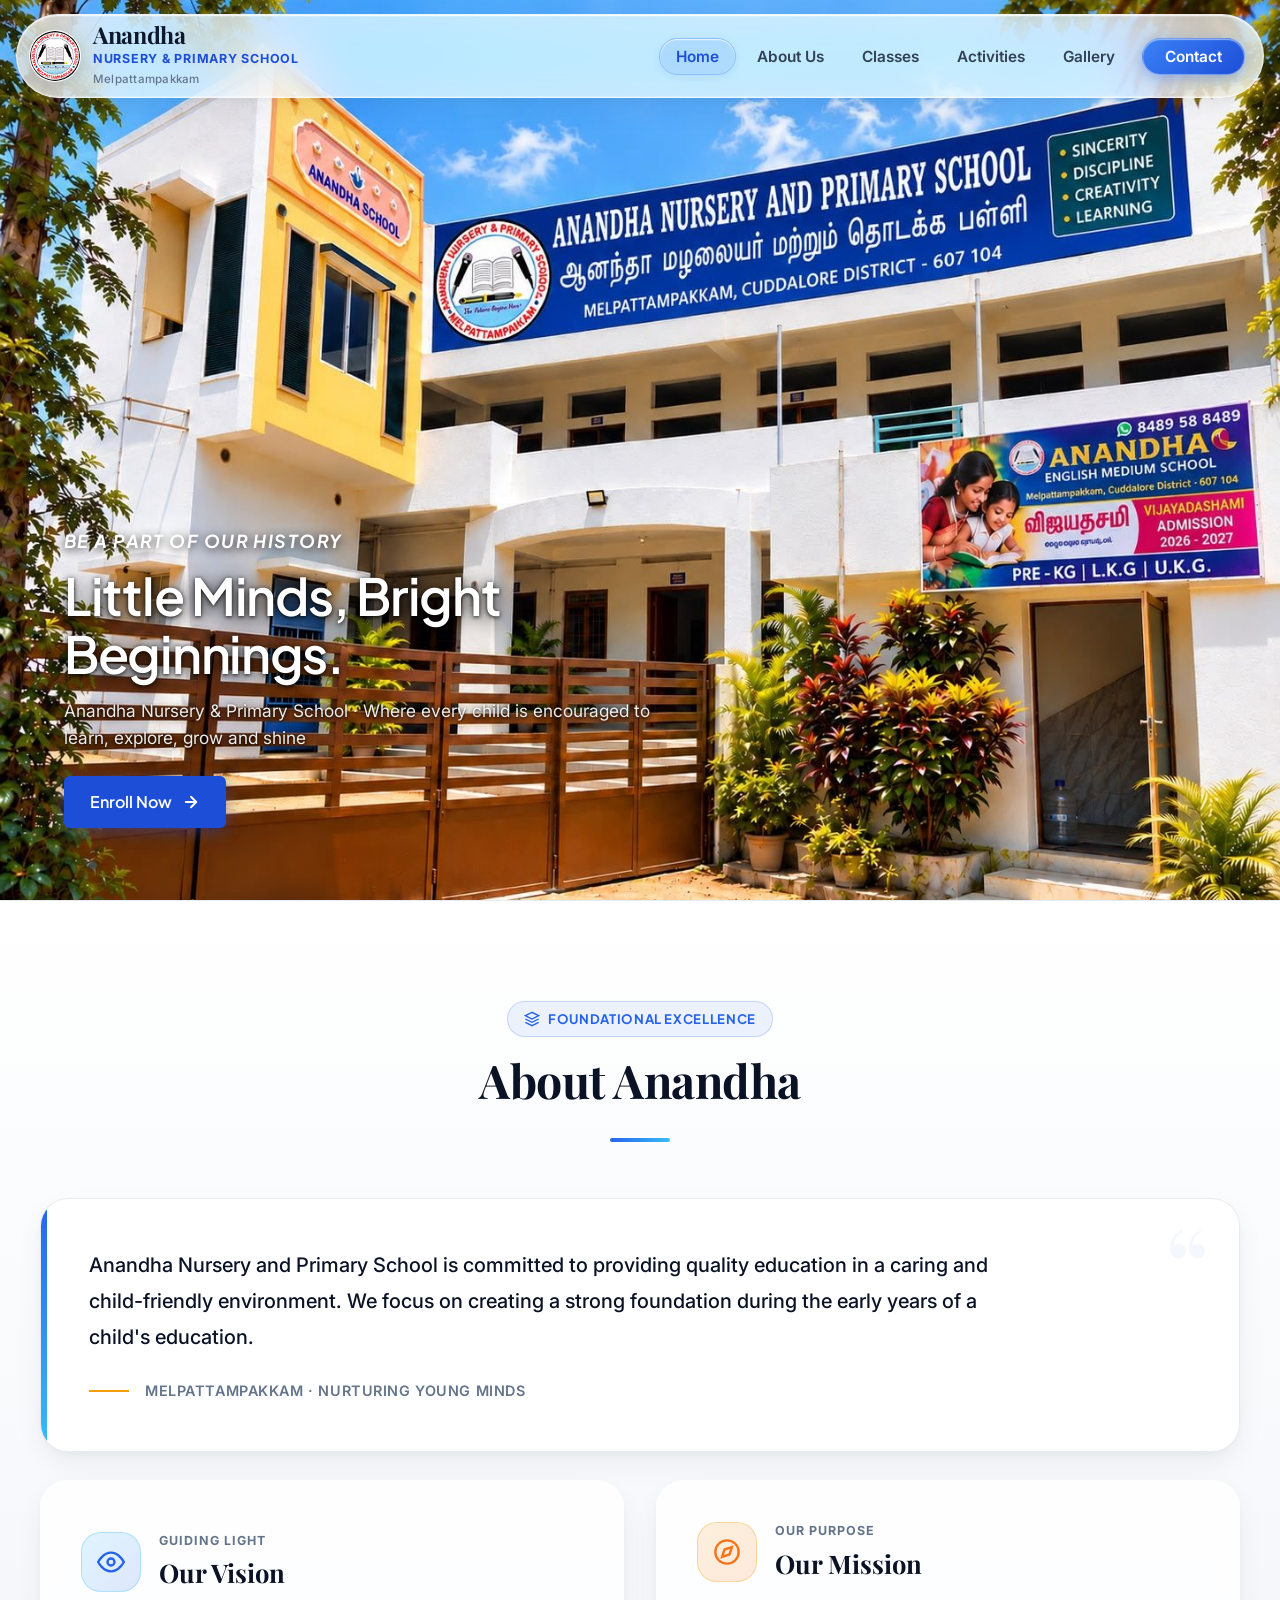
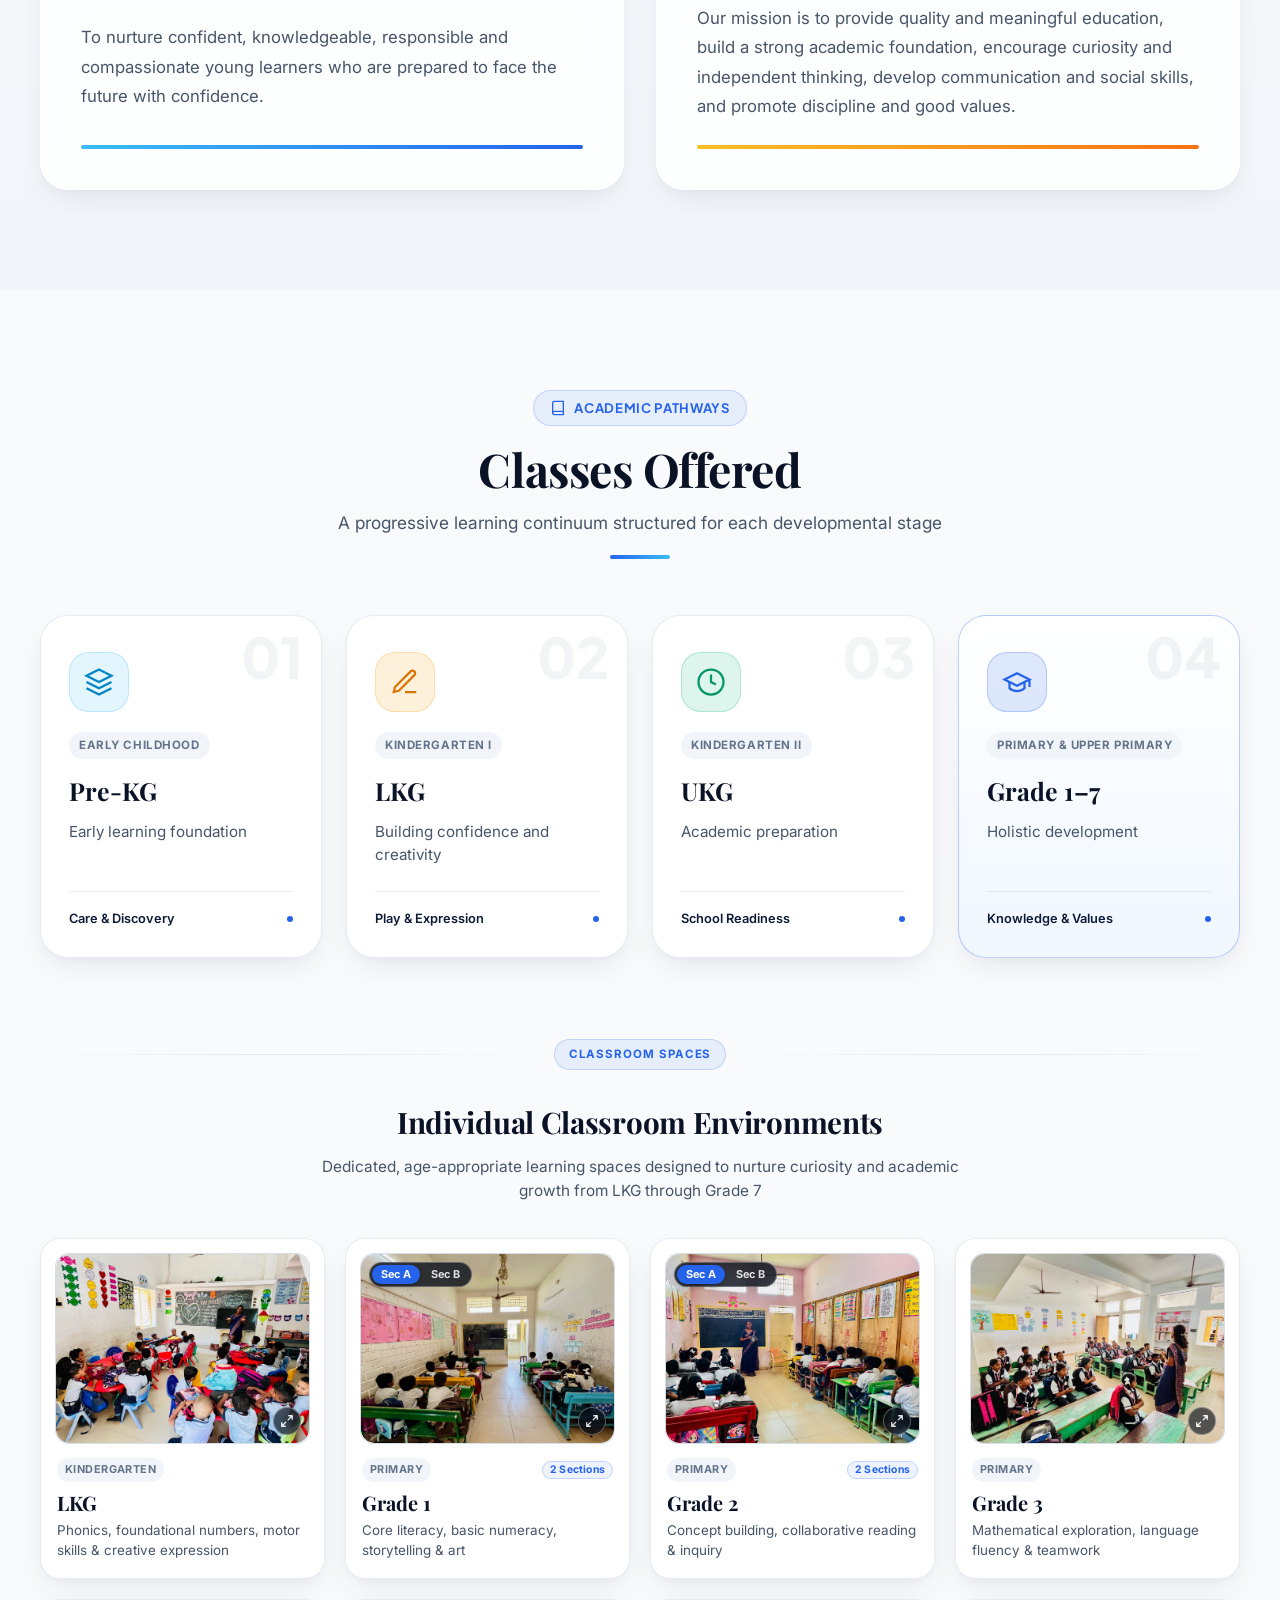
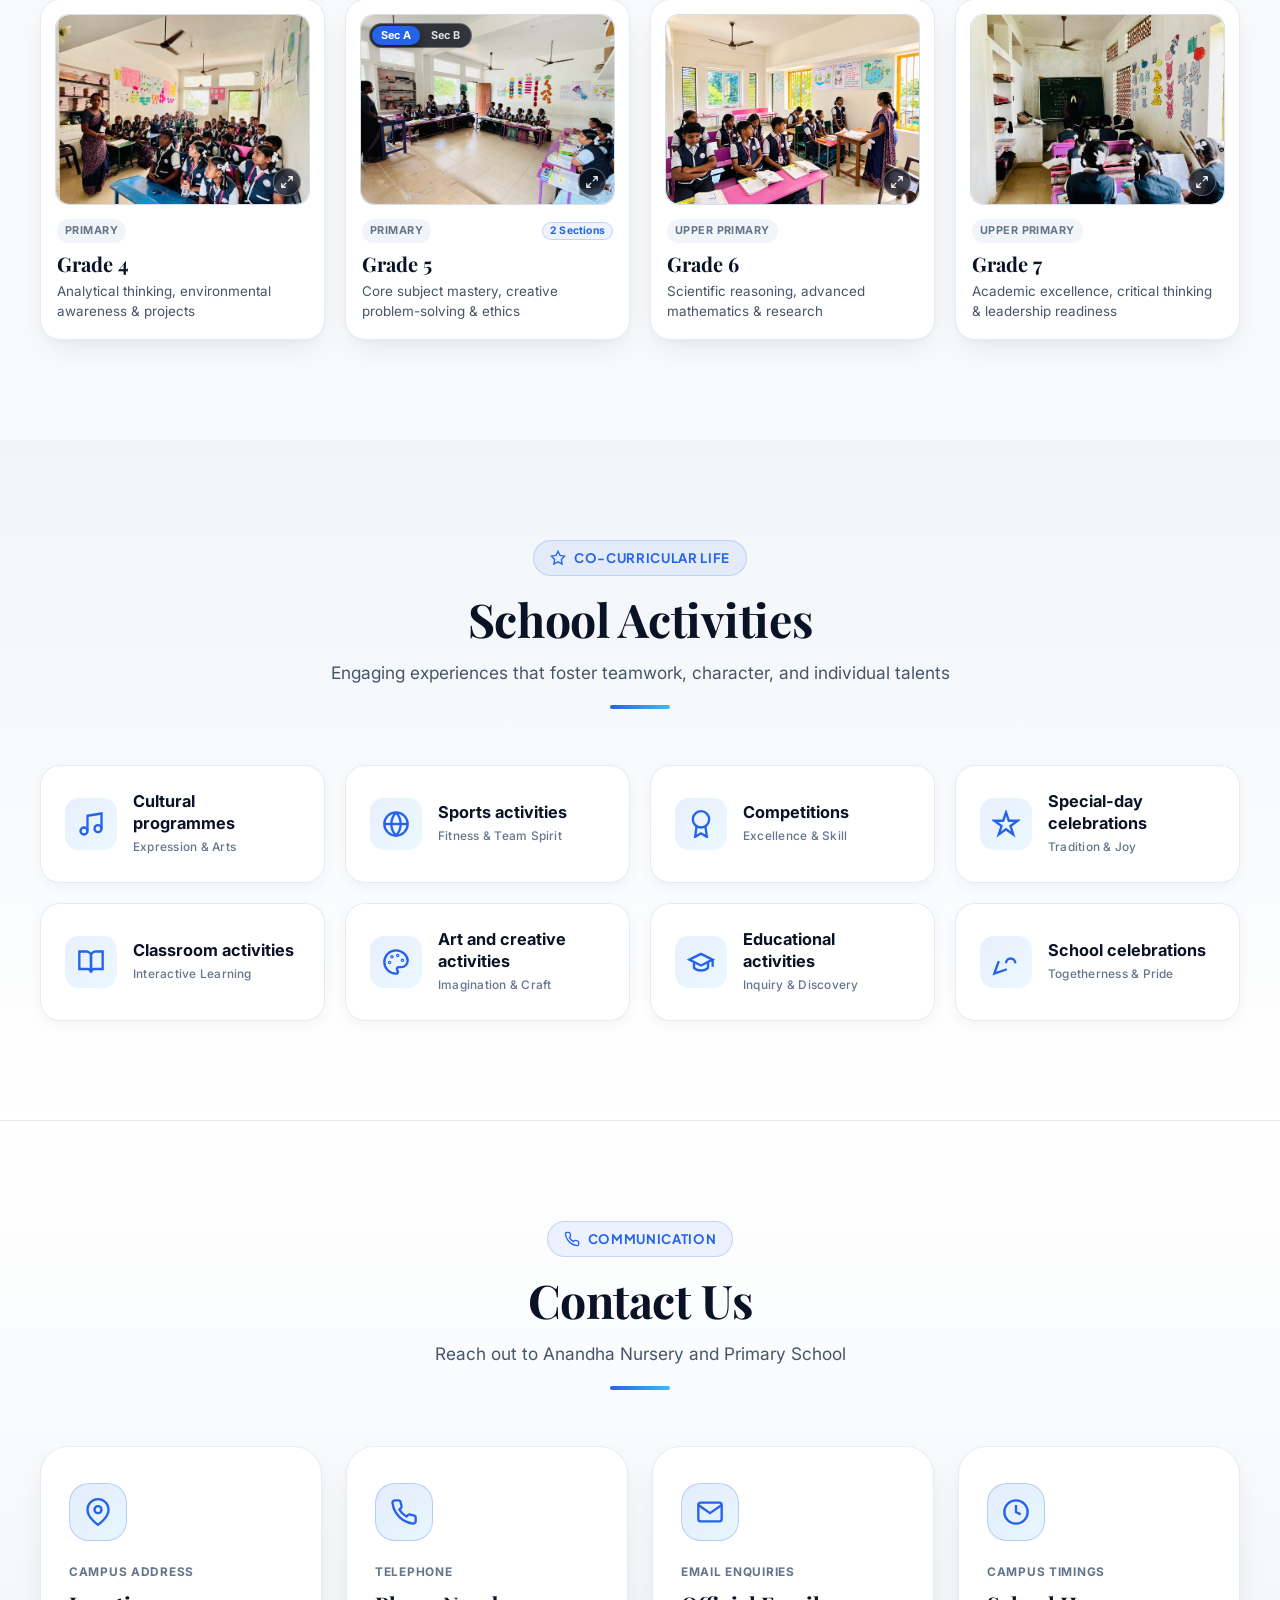
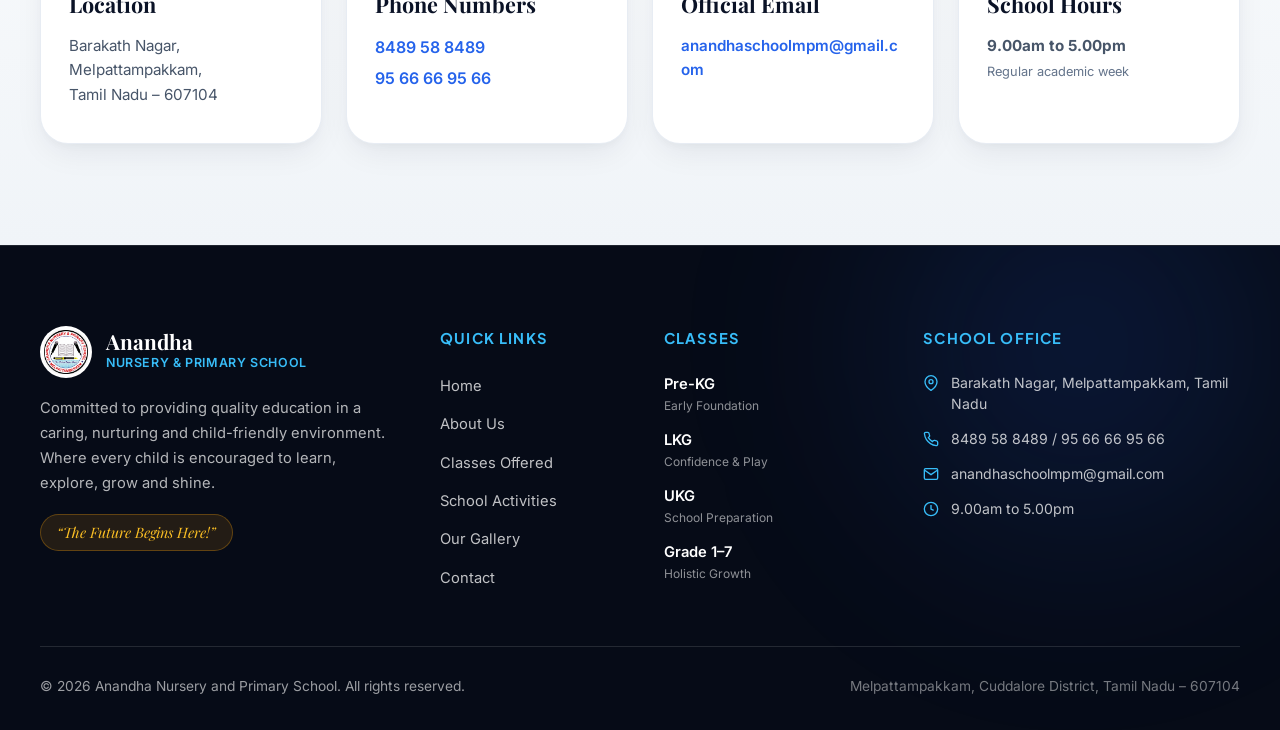
==== commit cfc24fc1: "Optimize images, fix gallery carousel loading, fix mobile hero viewport and add browser caching head" ====
--- a/index.html
+++ b/index.html
@@ -20,7 +20,7 @@
     <!-- Preload Hero Photographs for Instant Cinematic Cross-Fade -->
     <link rel="preload" as="image" href="school/school-building.jpeg">
     <link rel="preload" as="image" href="school/reception.jpg">
-    <link rel="preload" as="image" href="school/students1.png">
+    <link rel="preload" as="image" href="school/students1.jpeg">
 </head>
 
 <body>
@@ -127,7 +127,7 @@
                     <!-- Slide 4: Students Group Photo -->
                     <div class="carousel-slide" role="group" aria-roledescription="slide" aria-label="4 of 4"
                         data-slide-index="3">
-                        <img src="school/students1.png" alt="Anandha Nursery and Primary School Students"
+                        <img src="school/students1.jpeg" alt="Anandha Nursery and Primary School Students"
                             class="hero-slide-img hero-img-students" loading="lazy">
                         <div class="hero-image-overlay" aria-hidden="true"></div>
                     </div>
@@ -404,7 +404,7 @@
                                     <button type="button" class="sec-pill-btn" data-sec="b" aria-selected="false" title="View Section B">Sec B</button>
                                 </div>
                                 <img src="classes/2ndstd1.jpeg" alt="Grade 2 - Section A Classroom Photograph" class="classroom-card-img active-sec-img" data-sec="a" loading="lazy">
-                                <img src="classes/2ndstd.png" alt="Grade 2 - Section B Classroom Photograph" class="classroom-card-img" data-sec="b" loading="lazy" style="display: none;">
+                                <img src="classes/2ndstd.jpeg" alt="Grade 2 - Section B Classroom Photograph" class="classroom-card-img" data-sec="b" loading="lazy" style="display: none;">
                             </div>
                             <div class="classroom-card-body">
                                 <div class="classroom-card-meta">
@@ -467,7 +467,7 @@
                         <!-- 7. Grade 6 -->
                         <div class="classroom-card reveal-item" data-class="grade-6">
                             <div class="classroom-image-container has-photo" data-class="grade-6">
-                                <img src="classes/6thstd.png" alt="Grade 6 Classroom Photograph" class="classroom-card-img" loading="lazy">
+                                <img src="classes/6thstd.jpeg" alt="Grade 6 Classroom Photograph" class="classroom-card-img" loading="lazy">
                             </div>
                             <div class="classroom-card-body">
                                 <div class="classroom-card-meta">
--- a/style.css
+++ b/style.css
@@ -691,23 +691,10 @@
     object-position: center 30%;
 }
 
-/* Subtle, Natural Overlay: Soft contrast on bottom-left for text, transparent on building */
+/* Vignette Overlay Removed (Web PC and Mobile) */
 .hero-image-overlay {
-    position: absolute;
-    inset: 0;
-    background:
-        linear-gradient(to bottom,
-            rgba(6, 11, 23, 0.40) 0%,
-            transparent 18%,
-            transparent 65%,
-            rgba(6, 11, 23, 0.45) 100%),
-        linear-gradient(to right,
-            rgba(6, 11, 23, 0.58) 0%,
-            rgba(6, 11, 23, 0.32) 36%,
-            rgba(6, 11, 23, 0.08) 60%,
-            transparent 100%);
-    pointer-events: none;
-    z-index: 2;
+    display: none !important;
+    background: none !important;
 }
 
 /* Overlay Content (Positioned towards bottom-left gracefully) */
@@ -901,7 +888,7 @@
     border-radius: var(--radius-xl);
     padding: 48px;
     box-shadow: var(--card-glass-shadow);
-    margin-bottom: 48px;
+    margin-bottom: 28px;
     overflow: hidden;
 }
 
@@ -956,6 +943,170 @@
     color: var(--text-muted);
     letter-spacing: 0.04em;
     text-transform: uppercase;
+}
+
+/* ==========================================================================
+   Staff Profiles Showcase (About Us Section)
+   Layout follows handwritten reference:
+   - Row 1 (3 cards): Abdul Rahman, Abdul Razak, Nachiyar
+   - Row 2 (2 cards): Valarmathy, R. Ranjani B.Sc,B. Ed (centered horizontally under Row 1)
+   ========================================================================== */
+.staff-profiles-section {
+    margin-bottom: 48px;
+    position: relative;
+    scroll-margin-top: 104px;
+    /* Ensure fixed navbar never overlaps or hides first card */
+}
+
+.staff-section-header {
+    text-align: center;
+    margin-bottom: 24px;
+    /* Clean spacing without unnecessary empty space */
+    display: flex;
+    flex-direction: column;
+    align-items: center;
+}
+
+.staff-section-heading {
+    font-family: var(--font-heading);
+    font-size: clamp(1.5rem, 2.8vw, 1.95rem);
+    font-weight: 700;
+    color: var(--navy-900);
+    margin-top: 8px;
+    letter-spacing: -0.01em;
+}
+
+.staff-title-underline {
+    margin: 10px auto 0;
+}
+
+/* Single ordered CSS Grid:
+   Desktop: 6 columns
+   - Cards 1, 2, 3: span 2 each (Row 1: exactly 3 cards)
+   - Card 4: starts at col 2, spans 2 (cols 2 & 3)
+   - Card 5: spans 2 (cols 4 & 5)
+   Cols 1 and 6 are empty in Row 2, perfectly centering the 2 cards horizontally underneath Row 1.
+*/
+.staff-cards-grid {
+    display: grid;
+    grid-template-columns: repeat(6, 1fr);
+    gap: 28px;
+    max-width: 1040px;
+    margin: 0 auto;
+    width: 100%;
+}
+
+.staff-card {
+    grid-column: span 2;
+    position: relative;
+    background: var(--surface-white);
+    border: 1px solid var(--border-subtle);
+    border-radius: var(--radius-xl);
+    padding: 30px 22px 24px;
+    box-shadow: var(--card-glass-shadow);
+    display: flex;
+    flex-direction: column;
+    align-items: center;
+    text-align: center;
+    transition: transform var(--transition-bounce), box-shadow var(--transition-smooth), border-color 0.3s ease;
+    overflow: hidden;
+    width: 100%;
+}
+
+/* Second row: exactly 2 cards centered underneath Row 1 */
+.staff-card:nth-child(4) {
+    grid-column: 2 / span 2;
+}
+
+.staff-card:nth-child(5) {
+    grid-column: 4 / span 2;
+}
+
+.staff-card::before {
+    content: '';
+    position: absolute;
+    top: 0;
+    left: 0;
+    right: 0;
+    height: 4px;
+    background: linear-gradient(90deg, var(--royal-blue), var(--sky-blue));
+    opacity: 0.85;
+    transition: height 0.3s ease, opacity 0.3s ease;
+}
+
+.staff-card:hover {
+    transform: translateY(-6px);
+    box-shadow: var(--card-hover-shadow);
+    border-color: rgba(37, 99, 235, 0.35);
+}
+
+.staff-card:hover::before {
+    height: 5px;
+    opacity: 1;
+}
+
+.staff-avatar-wrap {
+    position: relative;
+    width: 176px;
+    height: 176px;
+    border-radius: 50%;
+    overflow: hidden;
+    border: 4px solid #ffffff;
+    box-shadow: 0 0 0 3px rgba(56, 189, 248, 0.45), 0 10px 28px -4px rgba(14, 27, 56, 0.16);
+    margin-bottom: 18px;
+    background-color: var(--surface-alt);
+    transition: transform var(--transition-smooth), box-shadow var(--transition-smooth);
+}
+
+.staff-card:hover .staff-avatar-wrap {
+    transform: scale(1.04);
+    box-shadow: 0 0 0 3px var(--royal-blue), 0 14px 34px -4px rgba(37, 99, 235, 0.28);
+}
+
+.staff-avatar-img {
+    width: 100%;
+    height: 100%;
+    object-fit: cover;
+    object-position: center 22%;
+    display: block;
+    transform: scale(1.22);
+    transform-origin: center 25%;
+    transition: transform 0.4s ease;
+}
+
+.staff-card:hover .staff-avatar-img {
+    transform: scale(1.28);
+}
+
+.staff-name {
+    font-family: var(--font-heading);
+    font-size: 1.2rem;
+    font-weight: 700;
+    color: var(--navy-900);
+    margin: 0 0 8px;
+    line-height: 1.3;
+}
+
+.staff-designation {
+    display: inline-flex;
+    align-items: center;
+    justify-content: center;
+    padding: 4px 14px;
+    border-radius: var(--radius-full);
+    background: rgba(37, 99, 235, 0.08);
+    border: 1px solid rgba(37, 99, 235, 0.2);
+    color: var(--royal-blue);
+    font-family: var(--font-display);
+    font-size: 0.8rem;
+    font-weight: 700;
+    letter-spacing: 0.05em;
+    text-transform: uppercase;
+    transition: background 0.3s ease, border-color 0.3s ease;
+}
+
+.staff-card:hover .staff-designation {
+    background: rgba(37, 99, 235, 0.14);
+    border-color: rgba(37, 99, 235, 0.35);
 }
 
 /* Vision & Mission Dual Cards */
@@ -2143,7 +2294,8 @@
 
     .site-header::before,
     .navbar::before {
-        display: none; /* Remove specular sheen on mobile */
+        display: none;
+        /* Remove specular sheen on mobile */
     }
 
     .site-header.scrolled,
@@ -2316,13 +2468,13 @@
     }
 
     /* --------------------------------------------------------------------------
-       2. Full-Screen Cinematic Mobile Hero (100svh Background Cover)
+       2. Full-Screen Cinematic Mobile Hero (100dvh Dynamic Viewport)
        -------------------------------------------------------------------------- */
     .hero-section {
         position: relative;
-        height: 100svh;
-        min-height: 100svh;
-        max-height: none;
+        height: 100dvh;
+        min-height: 100dvh;
+        max-height: 100dvh;
         width: 100%;
         display: flex;
         align-items: center;
@@ -2369,23 +2521,23 @@
         background: var(--navy-950);
     }
 
-    /* Mobile Building: Automatic crop preserving main school signboard & entrance */
+    /* Mobile Building: Perfectly centered signboard & campus entrance */
     .hero-img-building {
         object-fit: cover;
-        object-position: 48% 10%;
+        object-position: center 8%;
         background: none;
     }
 
     .hero-img-assembly {
-        object-position: center 20%;
+        object-position: center 15%;
     }
 
     .hero-img-reception {
-        object-position: center 40%;
+        object-position: center 30%;
     }
 
     .hero-img-students {
-        object-position: center 26%;
+        object-position: center 15%;
     }
 
     /* Vignette Overlay Removed in Mobile View */
@@ -2404,10 +2556,11 @@
         display: flex;
         flex-direction: column;
         justify-content: flex-end;
-        padding: 0 22px max(32px, env(safe-area-inset-bottom, 24px));
+        padding: 0 20px max(20px, env(safe-area-inset-bottom, 16px));
         max-width: 100%;
         margin: 0;
         pointer-events: none;
+        background: linear-gradient(to top, rgba(10, 15, 30, 0.88) 0%, rgba(10, 15, 30, 0.45) 45%, transparent 75%);
     }
 
     .hero-content-wrapper {
@@ -2417,35 +2570,35 @@
 
     .hero-kicker {
         font-family: var(--font-display);
-        font-size: 0.84rem;
+        font-size: 0.78rem;
         font-weight: 700;
         font-style: italic;
         text-transform: uppercase;
         letter-spacing: 0.08em;
         color: #ffffff;
-        margin-bottom: 10px;
+        margin-bottom: 6px;
         text-shadow: 0 2px 10px rgba(0, 0, 0, 0.9);
     }
 
     .hero-title {
         font-family: var(--font-heading);
-        font-size: clamp(2rem, 7.5vw, 2.65rem);
+        font-size: clamp(1.45rem, 5.8vw, 1.95rem);
         font-weight: 700;
-        line-height: 1.15;
+        line-height: 1.18;
         color: #ffffff;
-        margin-bottom: 12px;
-        max-width: 95%;
+        margin-bottom: 8px;
+        max-width: 100%;
         text-shadow: 0 3px 16px rgba(0, 0, 0, 0.95);
         letter-spacing: -0.01em;
     }
 
     .hero-subtitle {
-        font-size: 0.92rem;
-        line-height: 1.5;
-        color: #ffffff;
-        margin-bottom: 22px;
-        max-width: 95%;
-        text-shadow: 0 2px 8px rgba(0, 0, 0, 0.95), 0 1px 3px rgba(0, 0, 0, 0.85);
+        font-size: 0.82rem;
+        line-height: 1.4;
+        color: rgba(255, 255, 255, 0.92);
+        margin-bottom: 14px;
+        max-width: 100%;
+        text-shadow: 0 2px 8px rgba(0, 0, 0, 0.95);
     }
 
     .hero-actions {
@@ -2456,9 +2609,9 @@
         display: inline-flex;
         align-items: center;
         gap: 8px;
-        font-size: 0.92rem;
+        font-size: 0.88rem;
         font-weight: 600;
-        padding: 12px 24px;
+        padding: 10px 22px;
         border-radius: 9999px;
         background: var(--royal-blue);
         color: #ffffff;
@@ -2539,6 +2692,62 @@
         letter-spacing: 0.03em;
     }
 
+    /* Staff Profiles Showcase Tablet / Mobile */
+    .staff-profiles-section {
+        margin-bottom: 28px;
+        scroll-margin-top: 80px;
+    }
+
+    .staff-section-header {
+        margin-bottom: 18px;
+    }
+
+    .staff-section-heading {
+        font-size: clamp(1.3rem, 4.8vw, 1.6rem);
+    }
+
+    /* On wider mobile screens (601px - 860px), 2 columns maintain natural sequence */
+    .staff-cards-grid {
+        grid-template-columns: repeat(2, minmax(0, 310px));
+        justify-content: center;
+        gap: 20px;
+        max-width: 660px;
+    }
+
+    .staff-card {
+        grid-column: auto;
+        padding: 22px 16px 18px;
+        border-radius: var(--radius-lg);
+    }
+
+    .staff-card:nth-child(4) {
+        grid-column: auto;
+    }
+
+    .staff-card:nth-child(5) {
+        grid-column: 1 / -1;
+        max-width: 310px;
+        justify-self: center;
+        width: 100%;
+    }
+
+    .staff-avatar-wrap {
+        width: 160px;
+        height: 160px;
+        margin-bottom: 14px;
+        box-shadow: 0 0 0 3px rgba(56, 189, 248, 0.45), 0 8px 22px -3px rgba(14, 27, 56, 0.14);
+    }
+
+    .staff-name {
+        font-size: 1.1rem;
+        margin-bottom: 6px;
+    }
+
+    .staff-designation {
+        font-size: 0.75rem;
+        padding: 3px 12px;
+    }
+
     /* 2. Vision & Mission Cards — Fine & Compact Mobile Size */
     .vision-mission-grid {
         grid-template-columns: 1fr;
@@ -2730,6 +2939,27 @@
     .footer-bottom-bar {
         flex-direction: column;
         text-align: center;
+    }
+}
+
+/* Narrow Mobile Screens: 1 Card Per Row (Abdul Rahman, Abdul Razak, Nachiyar, Valarmathy, R. Ranjani B.Sc,B. Ed) */
+@media (max-width: 600px) {
+    .staff-cards-grid {
+        grid-template-columns: 1fr;
+        max-width: 320px;
+        gap: 16px;
+    }
+
+    .staff-card {
+        grid-column: auto !important;
+        width: 100%;
+        max-width: 100%;
+    }
+
+    .staff-card:nth-child(4),
+    .staff-card:nth-child(5) {
+        grid-column: auto !important;
+        max-width: 100%;
     }
 }
 
@@ -2779,6 +3009,25 @@
 
     .about-lead-text {
         font-size: 0.88rem;
+    }
+
+    .staff-card {
+        padding: 18px 14px 16px;
+    }
+
+    .staff-avatar-wrap {
+        width: 150px;
+        height: 150px;
+        margin-bottom: 12px;
+    }
+
+    .staff-name {
+        font-size: 1.05rem;
+    }
+
+    .staff-designation {
+        font-size: 0.72rem;
+        padding: 3px 10px;
     }
 
     .pillar-card {
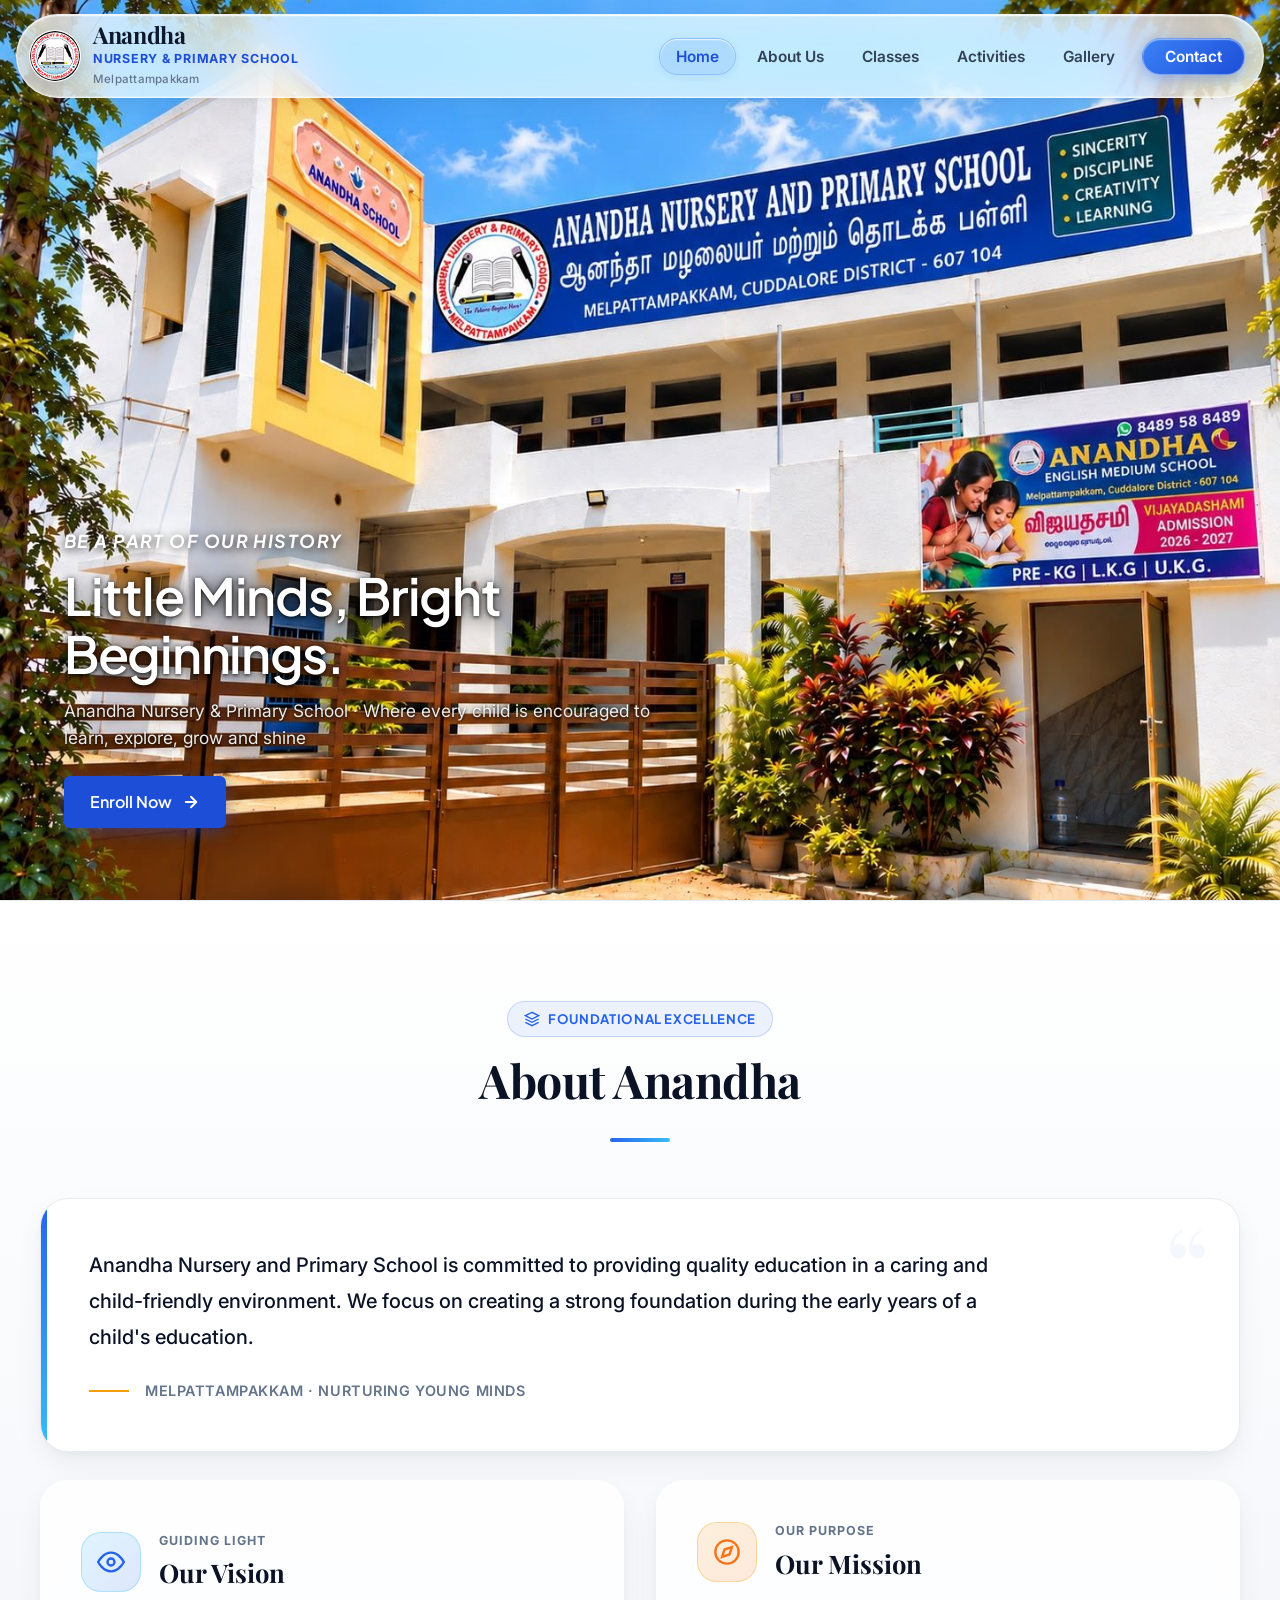
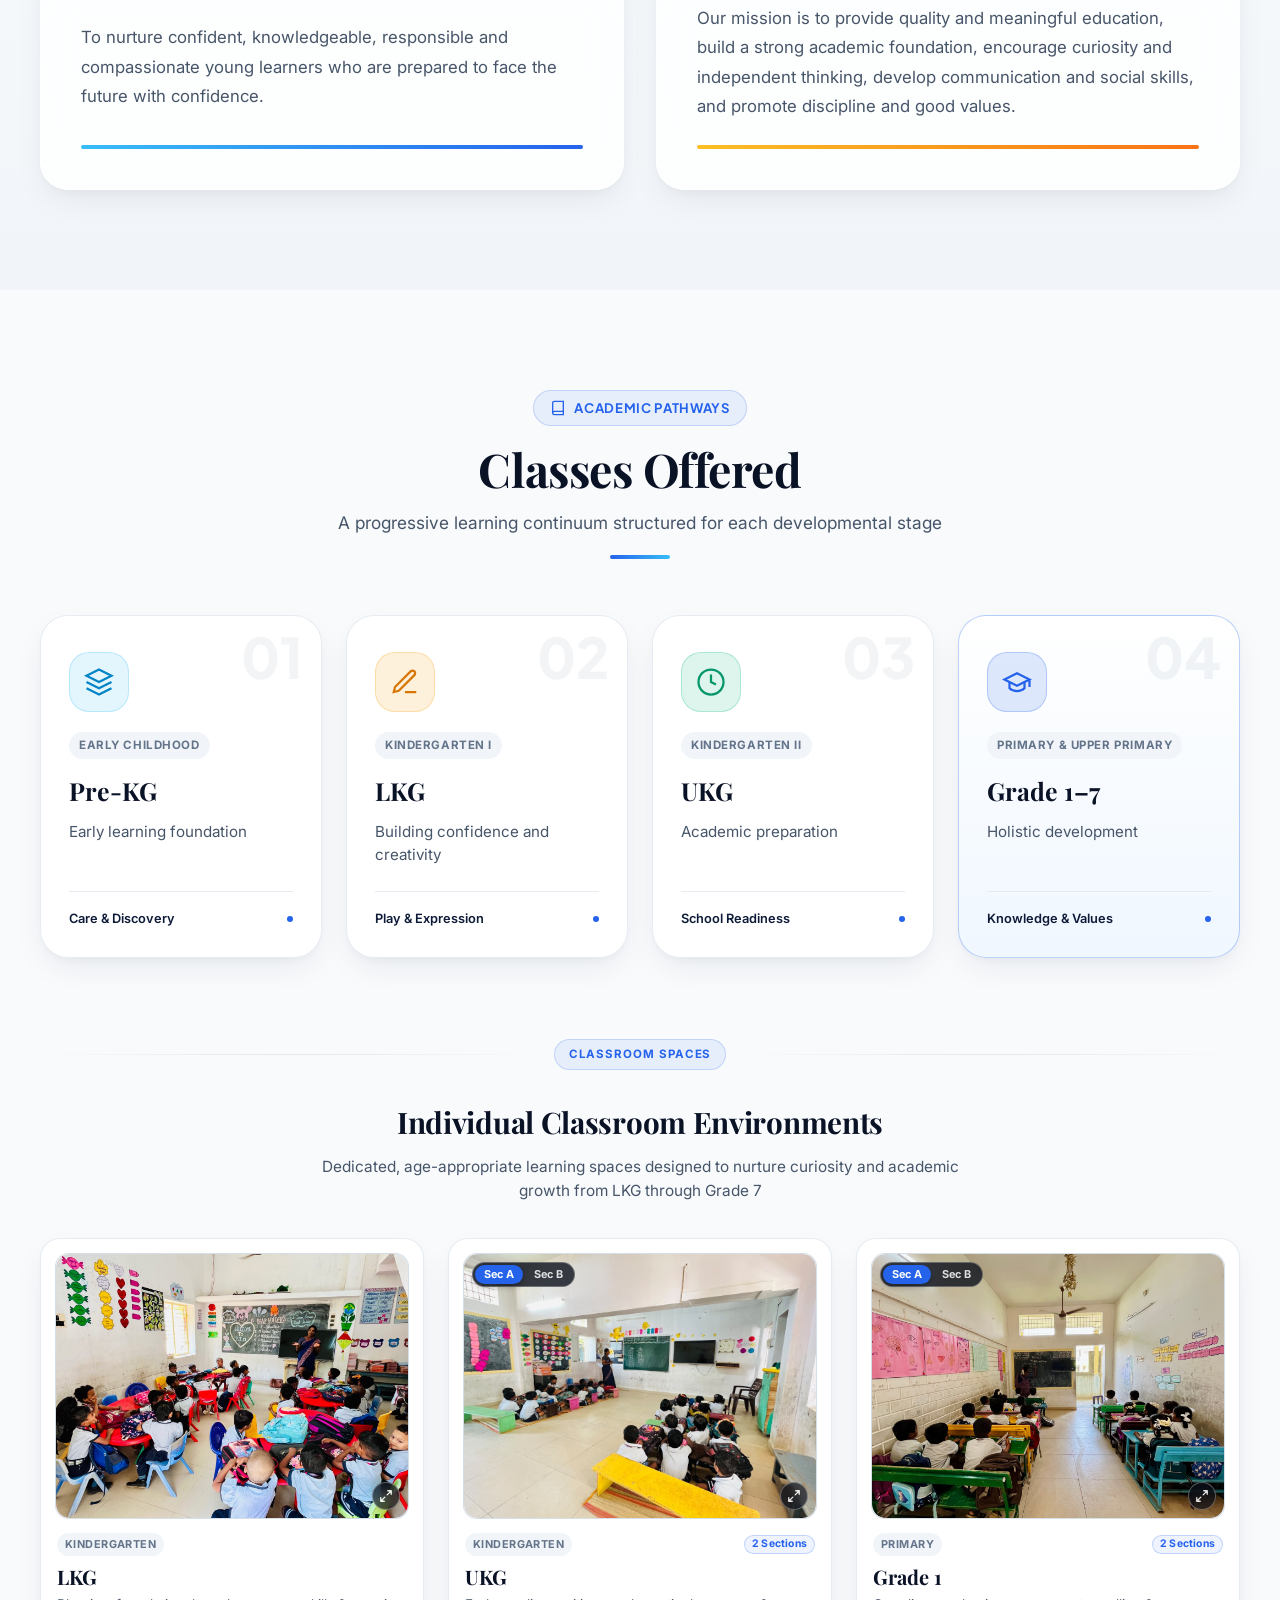
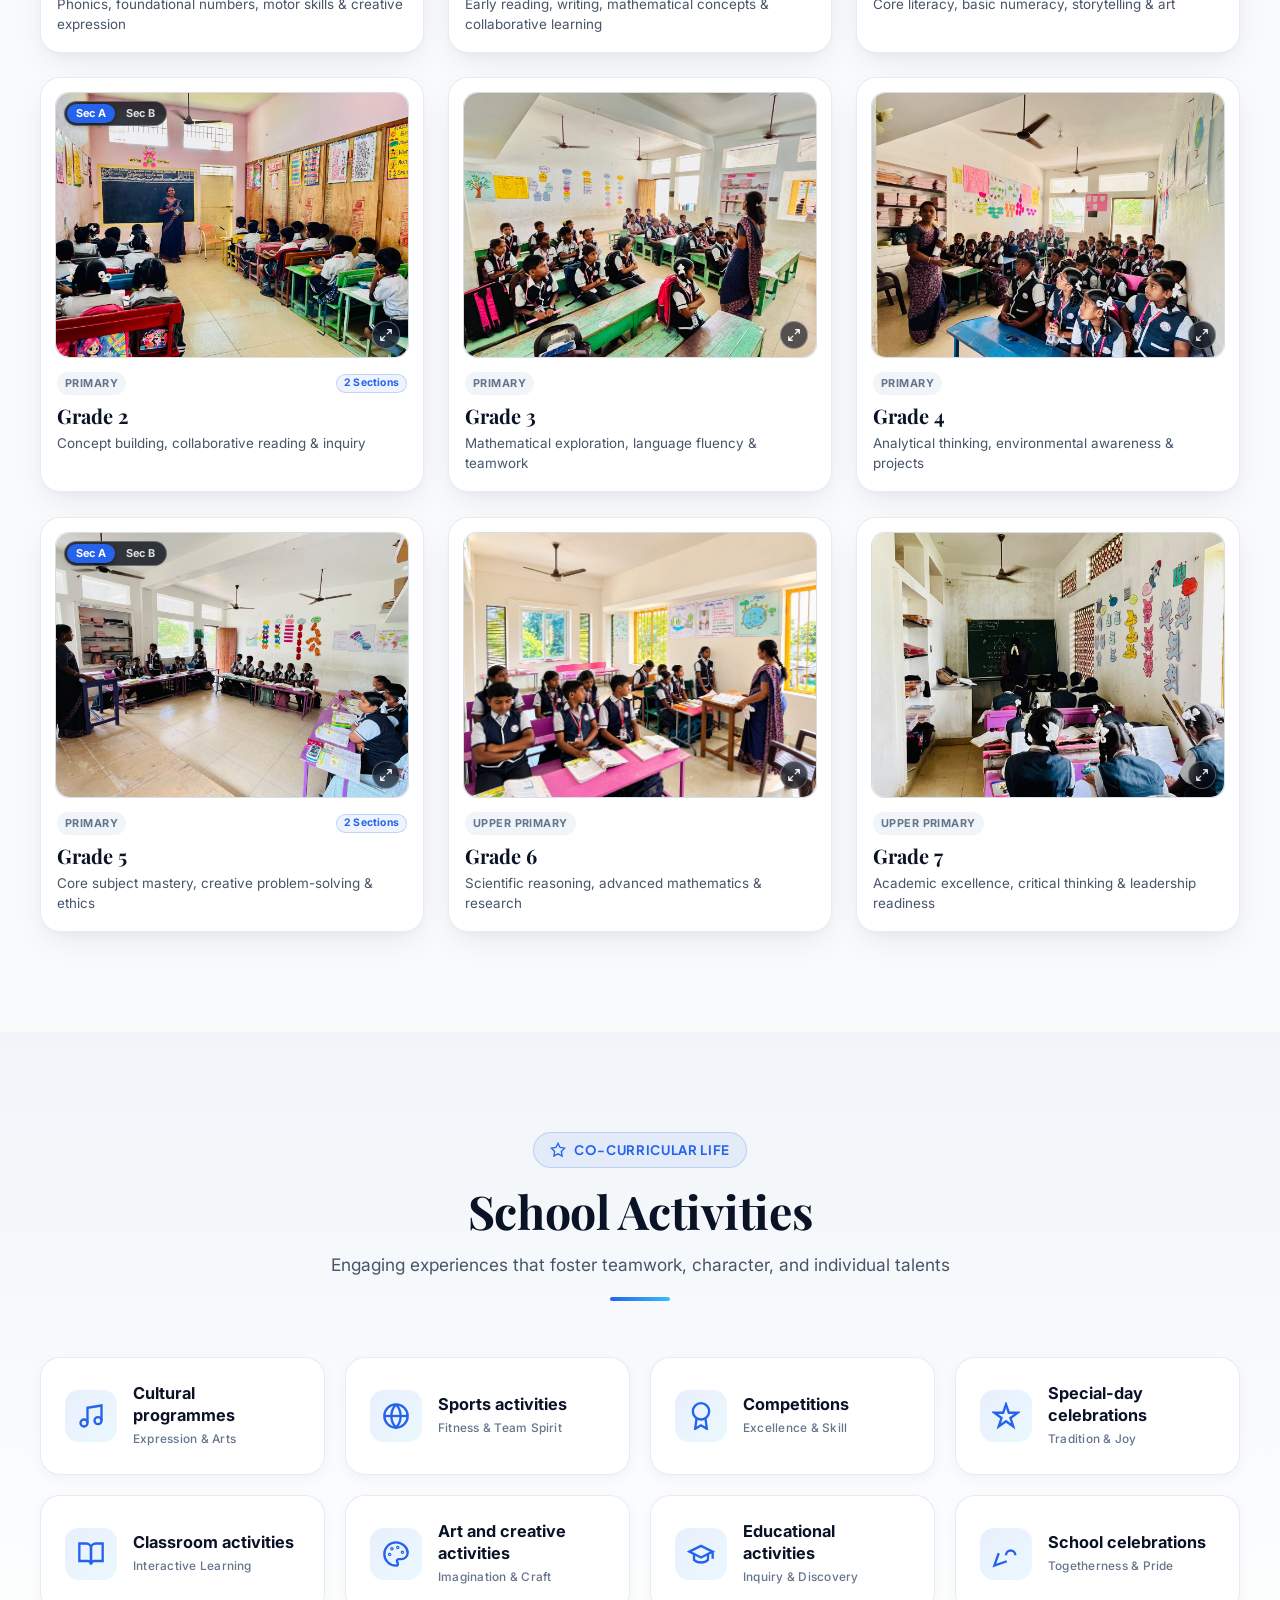
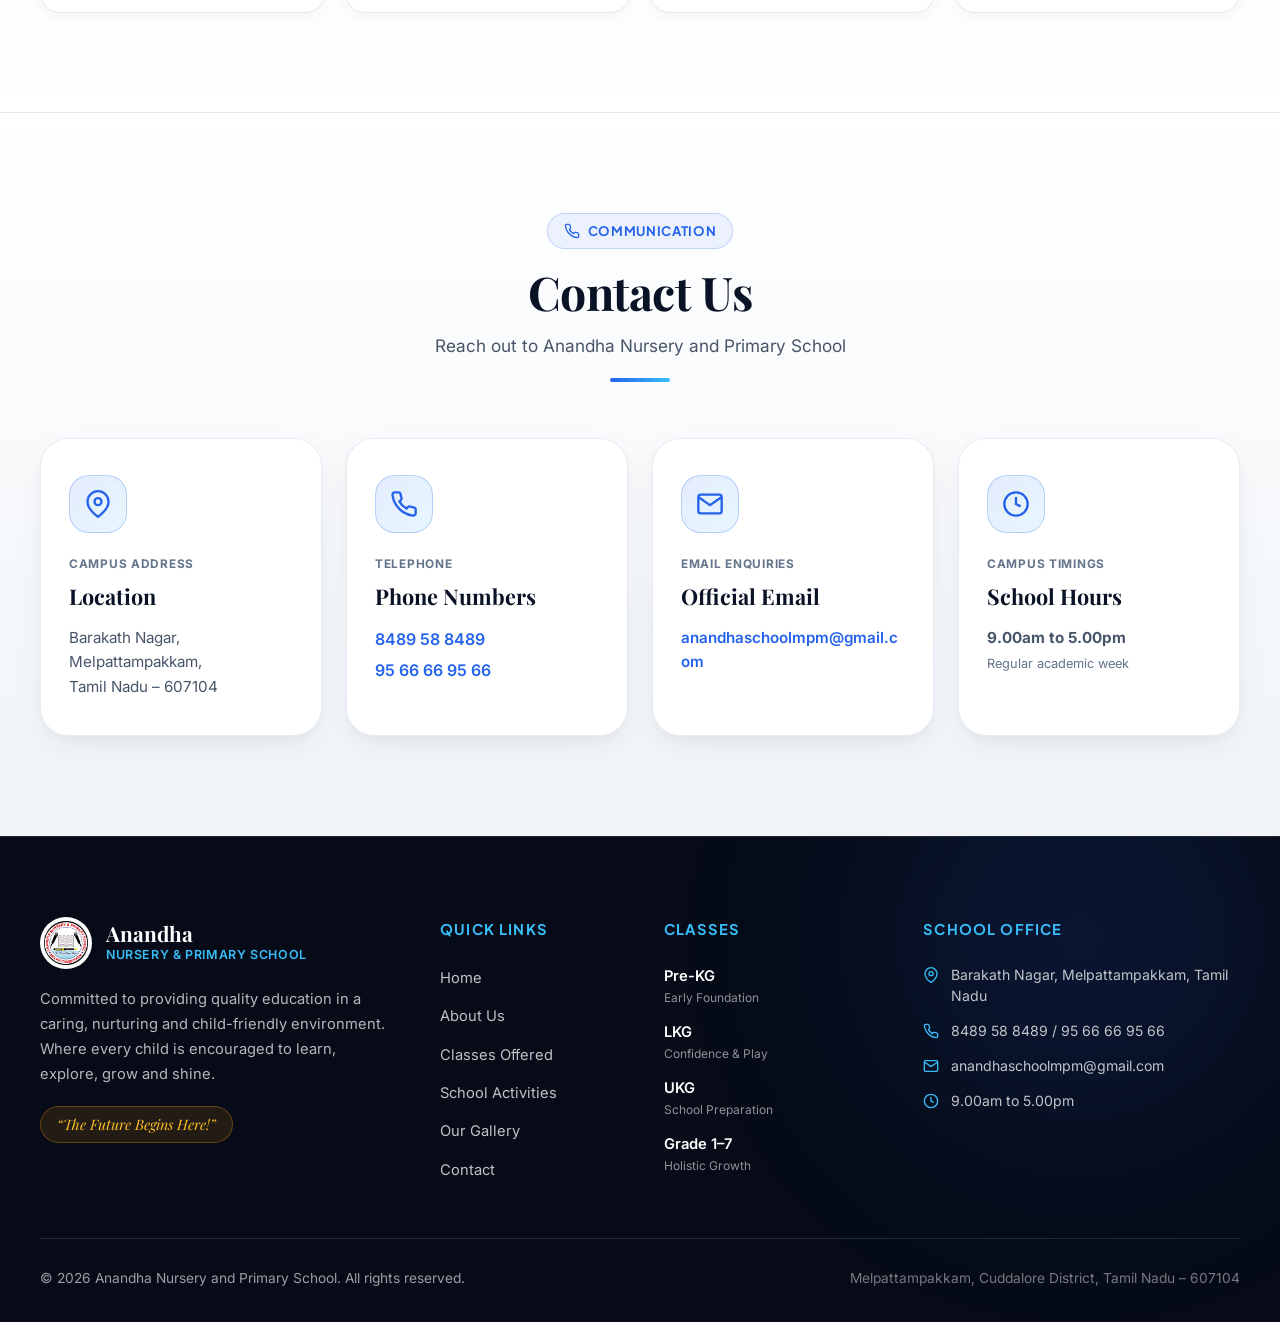
==== commit 1a736cbf: "new file:   classes/ukg a.jpeg 	new file:   classes/ukg b.jpeg 	modified:   index.html 	modified:   " ====
--- a/index.html
+++ b/index.html
@@ -18,8 +18,10 @@
     <link rel="stylesheet" href="style.css">
     <link rel="icon" type="image/jpeg" href="logo.jpeg">
     <!-- Preload Hero Photographs for Instant Cinematic Cross-Fade -->
-    <link rel="preload" as="image" href="school/school-building.jpeg">
-    <link rel="preload" as="image" href="school/reception.jpg">
+    <link rel="preload" as="image" href="images/Mobileviewimg/Anandha%20School%20Entrance%20in%20Sunshine.png" media="(max-width: 768px)">
+    <link rel="preload" as="image" href="images/Mobileviewimg/Bright%20Modern%20Reception%20Lobby%20with%20Sunlit%20Stairway.png" media="(max-width: 768px)">
+    <link rel="preload" as="image" href="school/school-building.jpeg" media="(min-width: 769px)">
+    <link rel="preload" as="image" href="school/reception.jpg" media="(min-width: 769px)">
     <link rel="preload" as="image" href="school/students1.jpeg">
 </head>
 
@@ -101,9 +103,12 @@
                     <!-- Slide 1: School Main Building (Default / First Slide) -->
                     <div class="carousel-slide active" role="group" aria-roledescription="slide" aria-label="1 of 4"
                         data-slide-index="0">
-                        <img src="school/school-building.jpeg"
-                            alt="Anandha Nursery and Primary School Main Building Entrance"
-                            class="hero-slide-img hero-img-building" fetchpriority="high">
+                        <picture class="hero-picture">
+                            <source media="(max-width: 768px)" srcset="images/Mobileviewimg/Anandha%20School%20Entrance%20in%20Sunshine.png">
+                            <img src="school/school-building.jpeg"
+                                alt="Anandha Nursery and Primary School Main Building Entrance"
+                                class="hero-slide-img hero-img-building" fetchpriority="high">
+                        </picture>
                         <div class="hero-image-overlay" aria-hidden="true"></div>
                     </div>
 
@@ -119,8 +124,11 @@
                     <!-- Slide 3: School Reception -->
                     <div class="carousel-slide" role="group" aria-roledescription="slide" aria-label="3 of 4"
                         data-slide-index="2">
-                        <img src="school/reception.jpg" alt="Anandha Nursery and Primary School Reception and Lobby"
-                            class="hero-slide-img hero-img-reception" loading="lazy">
+                        <picture class="hero-picture">
+                            <source media="(max-width: 768px)" srcset="images/Mobileviewimg/Bright%20Modern%20Reception%20Lobby%20with%20Sunlit%20Stairway.png">
+                            <img src="school/reception.jpg" alt="Anandha Nursery and Primary School Reception and Lobby"
+                                class="hero-slide-img hero-img-reception" loading="lazy">
+                        </picture>
                         <div class="hero-image-overlay" aria-hidden="true"></div>
                     </div>
 
@@ -376,7 +384,27 @@
                             </div>
                         </div>
 
-                        <!-- 2. Grade 1 (Section A & Section B) -->
+                        <!-- 2. UKG (Section A & Section B) -->
+                        <div class="classroom-card reveal-item" data-class="ukg">
+                            <div class="classroom-image-container has-photo has-sections" data-class="ukg">
+                                <div class="card-section-switcher" role="tablist" aria-label="UKG Section Selector">
+                                    <button type="button" class="sec-pill-btn active" data-sec="a" aria-selected="true" title="View Section A">Sec A</button>
+                                    <button type="button" class="sec-pill-btn" data-sec="b" aria-selected="false" title="View Section B">Sec B</button>
+                                </div>
+                                <img src="classes/ukg a.jpeg" alt="UKG - Section A Classroom Photograph" class="classroom-card-img active-sec-img" data-sec="a" loading="lazy">
+                                <img src="classes/ukg b.jpeg" alt="UKG - Section B Classroom Photograph" class="classroom-card-img" data-sec="b" loading="lazy" style="display: none;">
+                            </div>
+                            <div class="classroom-card-body">
+                                <div class="classroom-card-meta">
+                                    <span class="classroom-stage-pill">Kindergarten</span>
+                                    <span class="classroom-sections-badge">2 Sections</span>
+                                </div>
+                                <h4 class="classroom-card-title">UKG</h4>
+                                <p class="classroom-card-desc">Early reading, writing, mathematical concepts &amp; collaborative learning</p>
+                            </div>
+                        </div>
+
+                        <!-- 3. Grade 1 (Section A & Section B) -->
                         <div class="classroom-card reveal-item" data-class="grade-1">
                             <div class="classroom-image-container has-photo has-sections" data-class="grade-1">
                                 <div class="card-section-switcher" role="tablist" aria-label="Grade 1 Section Selector">
@@ -396,7 +424,7 @@
                             </div>
                         </div>
 
-                        <!-- 3. Grade 2 (Section A & Section B) -->
+                        <!-- 4. Grade 2 (Section A & Section B) -->
                         <div class="classroom-card reveal-item" data-class="grade-2">
                             <div class="classroom-image-container has-photo has-sections" data-class="grade-2">
                                 <div class="card-section-switcher" role="tablist" aria-label="Grade 2 Section Selector">
@@ -416,7 +444,7 @@
                             </div>
                         </div>
 
-                        <!-- 4. Grade 3 -->
+                        <!-- 5. Grade 3 -->
                         <div class="classroom-card reveal-item" data-class="grade-3">
                             <div class="classroom-image-container has-photo" data-class="grade-3">
                                 <img src="classes/3rd.jpeg" alt="Grade 3 Classroom Photograph" class="classroom-card-img" loading="lazy">
@@ -430,7 +458,7 @@
                             </div>
                         </div>
 
-                        <!-- 5. Grade 4 -->
+                        <!-- 6. Grade 4 -->
                         <div class="classroom-card reveal-item" data-class="grade-4">
                             <div class="classroom-image-container has-photo" data-class="grade-4">
                                 <img src="classes/4.jpeg" alt="Grade 4 Classroom Photograph" class="classroom-card-img" loading="lazy">
@@ -444,7 +472,7 @@
                             </div>
                         </div>
 
-                        <!-- 6. Grade 5 (Section A & Section B) -->
+                        <!-- 7. Grade 5 (Section A & Section B) -->
                         <div class="classroom-card reveal-item" data-class="grade-5">
                             <div class="classroom-image-container has-photo has-sections" data-class="grade-5">
                                 <div class="card-section-switcher" role="tablist" aria-label="Grade 5 Section Selector">
@@ -464,7 +492,7 @@
                             </div>
                         </div>
 
-                        <!-- 7. Grade 6 -->
+                        <!-- 8. Grade 6 -->
                         <div class="classroom-card reveal-item" data-class="grade-6">
                             <div class="classroom-image-container has-photo" data-class="grade-6">
                                 <img src="classes/6thstd.jpeg" alt="Grade 6 Classroom Photograph" class="classroom-card-img" loading="lazy">
@@ -478,7 +506,7 @@
                             </div>
                         </div>
 
-                        <!-- 8. Grade 7 -->
+                        <!-- 9. Grade 7 -->
                         <div class="classroom-card reveal-item" data-class="grade-7">
                             <div class="classroom-image-container has-photo" data-class="grade-7">
                                 <img src="classes/7th.jpeg" alt="Grade 7 Classroom Photograph" class="classroom-card-img" loading="lazy">
--- a/style.css
+++ b/style.css
@@ -83,6 +83,9 @@
     scroll-behavior: smooth;
     font-size: 16px;
     -webkit-text-size-adjust: 100%;
+    overflow-x: hidden;
+    width: 100%;
+    max-width: 100%;
 }
 
 /* Offset sticky/fixed navbar on anchor jump & smooth scroll */
@@ -102,6 +105,8 @@
     color: var(--text-primary);
     background-color: var(--canvas-bg);
     overflow-x: hidden;
+    width: 100%;
+    max-width: 100%;
     position: relative;
     -webkit-font-smoothing: antialiased;
     -moz-osx-font-smoothing: grayscale;
@@ -662,6 +667,14 @@
 }
 
 /* Hero Photography (Natural aspect ratio, uncropped school signboard) */
+.hero-picture {
+    position: absolute;
+    inset: 0;
+    width: 100%;
+    height: 100%;
+    display: block;
+}
+
 .hero-slide-img {
     width: 100%;
     height: 100%;
@@ -1414,11 +1427,11 @@
     line-height: 1.55;
 }
 
-/* Classroom Cards Grid — 4 columns desktop for 8 cards (2 balanced rows of 4) */
+/* Classroom Cards Grid — 3 columns desktop for 9 cards (3 balanced rows of 3) */
 .classroom-cards-grid {
     display: grid;
-    grid-template-columns: repeat(4, 1fr);
-    gap: 20px;
+    grid-template-columns: repeat(3, 1fr);
+    gap: 24px;
 }
 
 /* Individual Classroom Card */
@@ -2622,11 +2635,24 @@
 
     /* General Section Spacing on Mobile */
     .section {
-        padding: 46px 16px;
+        padding: 44px 16px;
+        width: 100%;
+        max-width: 100%;
+        box-sizing: border-box;
+        overflow-x: hidden;
+    }
+
+    .section-container {
+        width: 100%;
+        max-width: 100%;
+        margin: 0 auto;
+        box-sizing: border-box;
     }
 
     .section-header {
         margin-bottom: 24px;
+        width: 100%;
+        max-width: 100%;
     }
 
     .section-tag {
@@ -2798,13 +2824,15 @@
 
     /* 3. Classes Offered Cards — Compact 2-Column Mobile Grid */
     .classes-grid {
-        grid-template-columns: repeat(2, 1fr);
+        grid-template-columns: repeat(2, minmax(0, 1fr));
         gap: 10px;
+        width: 100%;
     }
 
     .classroom-cards-grid {
-        grid-template-columns: repeat(2, 1fr);
+        grid-template-columns: repeat(2, minmax(0, 1fr));
         gap: 12px;
+        width: 100%;
     }
 
     .classroom-showcase-title {
@@ -2815,6 +2843,15 @@
         padding: 14px 12px 12px;
         border-radius: 14px;
         box-shadow: 0 4px 14px -2px rgba(14, 27, 56, 0.06);
+        min-width: 0;
+        width: 100%;
+        box-sizing: border-box;
+    }
+
+    .classroom-card {
+        min-width: 0;
+        width: 100%;
+        box-sizing: border-box;
     }
 
     .class-watermark {
@@ -2846,12 +2883,16 @@
         font-size: 1.05rem;
         line-height: 1.2;
         margin-bottom: 4px;
+        word-wrap: break-word;
+        overflow-wrap: break-word;
     }
 
     .class-description {
         font-size: 0.78rem;
         line-height: 1.35;
         margin-bottom: 10px;
+        word-wrap: break-word;
+        overflow-wrap: break-word;
     }
 
     .class-card-footer {
@@ -2861,20 +2902,29 @@
 
     /* 4. Activities Cards — Compact 2-Column Mobile Grid */
     .activities-grid {
-        grid-template-columns: repeat(2, 1fr);
+        display: grid;
+        grid-template-columns: repeat(2, minmax(0, 1fr));
         gap: 10px;
+        width: 100%;
     }
 
     .activity-card {
-        padding: 12px 12px;
-        gap: 10px;
-        border-radius: 12px;
+        padding: 12px 10px;
+        gap: 9px;
+        border-radius: 14px;
         box-shadow: 0 3px 12px rgba(10, 18, 38, 0.04);
+        min-width: 0;
+        width: 100%;
+        box-sizing: border-box;
+        display: flex;
+        align-items: center;
     }
 
     .activity-icon-container {
-        width: 34px;
-        height: 34px;
+        width: 32px;
+        height: 32px;
+        min-width: 32px;
+        flex-shrink: 0;
         border-radius: 8px;
     }
 
@@ -2883,14 +2933,32 @@
         height: 16px;
     }
 
-    .activity-title {
-        font-size: 0.92rem;
+    .activity-content {
+        min-width: 0;
+        flex: 1;
+        display: flex;
+        flex-direction: column;
+        overflow: hidden;
+    }
+
+    .activity-name {
+        font-size: 0.84rem;
+        font-weight: 700;
+        color: var(--navy-900);
         margin-bottom: 2px;
-    }
-
-    .activity-description {
-        font-size: 0.76rem;
-        line-height: 1.35;
+        line-height: 1.25;
+        word-wrap: break-word;
+        overflow-wrap: break-word;
+    }
+
+    .activity-badge {
+        font-size: 0.70rem;
+        color: var(--text-muted);
+        font-weight: 500;
+        line-height: 1.2;
+        letter-spacing: 0.01em;
+        word-wrap: break-word;
+        overflow-wrap: break-word;
     }
 
     /* 5. Contact Cards — Compact Mobile Cards */
@@ -2939,6 +3007,19 @@
     .footer-bottom-bar {
         flex-direction: column;
         text-align: center;
+    }
+
+    /* Scroll to Top Button — Compact & Unobtrusive on Mobile */
+    .scroll-top-btn {
+        bottom: max(16px, env(safe-area-inset-bottom, 16px));
+        right: max(14px, env(safe-area-inset-right, 14px));
+        width: 40px;
+        height: 40px;
+    }
+
+    .scroll-top-btn svg {
+        width: 18px;
+        height: 18px;
     }
 }
 
@@ -3030,37 +3111,114 @@
         padding: 3px 10px;
     }
 
+    .section {
+        padding: 38px 14px;
+    }
+
     .pillar-card {
         padding: 14px 14px 12px;
     }
 
+    .classes-grid {
+        gap: 8px;
+    }
+
     .class-card {
         padding: 12px 10px 10px;
     }
 
     .classroom-cards-grid {
-        grid-template-columns: repeat(2, 1fr);
+        grid-template-columns: repeat(2, minmax(0, 1fr));
+        gap: 8px;
+    }
+
+    .classroom-card {
+        padding: 8px 8px 12px;
+        border-radius: 12px;
+    }
+
+    .classroom-card-title {
+        font-size: 1rem;
+    }
+
+    .classroom-card-desc {
+        font-size: 0.72rem;
+        line-height: 1.3;
+    }
+
+    .classroom-stage-pill {
+        font-size: 0.58rem;
+        padding: 2px 5px;
+        margin-bottom: 5px;
+    }
+
+    /* Activities Cards — Extra Compact for Small Phones (<=480px, Android 360px & iPhone) */
+    .activities-grid {
+        grid-template-columns: repeat(2, minmax(0, 1fr));
+        gap: 8px;
+        width: 100%;
+    }
+
+    .activity-card {
+        padding: 10px 8px;
+        gap: 8px;
+        border-radius: 12px;
+    }
+
+    .activity-icon-container {
+        width: 28px;
+        height: 28px;
+        min-width: 28px;
+        border-radius: 7px;
+    }
+
+    .activity-icon-container svg {
+        width: 14px;
+        height: 14px;
+    }
+
+    .activity-name {
+        font-size: 0.80rem;
+        line-height: 1.2;
+    }
+
+    .activity-badge {
+        font-size: 0.66rem;
+    }
+}
+
+/* Extra Narrow Mobile Screens (<= 340px) */
+@media (max-width: 340px) {
+    .activities-grid {
+        grid-template-columns: 1fr;
+        gap: 8px;
+    }
+
+    .activity-card {
+        padding: 10px 12px;
         gap: 10px;
     }
 
-    .classroom-card {
-        padding: 10px 10px 14px;
-        border-radius: 14px;
-    }
-
-    .classroom-card-title {
-        font-size: 1.05rem;
-    }
-
-    .classroom-card-desc {
-        font-size: 0.74rem;
-        line-height: 1.35;
-    }
-
-    .classroom-stage-pill {
-        font-size: 0.6rem;
-        padding: 2px 6px;
-        margin-bottom: 6px;
+    .activity-icon-container {
+        width: 32px;
+        height: 32px;
+        min-width: 32px;
+    }
+
+    .activity-name {
+        font-size: 0.86rem;
+    }
+
+    .activity-badge {
+        font-size: 0.72rem;
+    }
+
+    .classes-grid {
+        grid-template-columns: 1fr;
+    }
+
+    .classroom-cards-grid {
+        grid-template-columns: 1fr;
     }
 }
 
